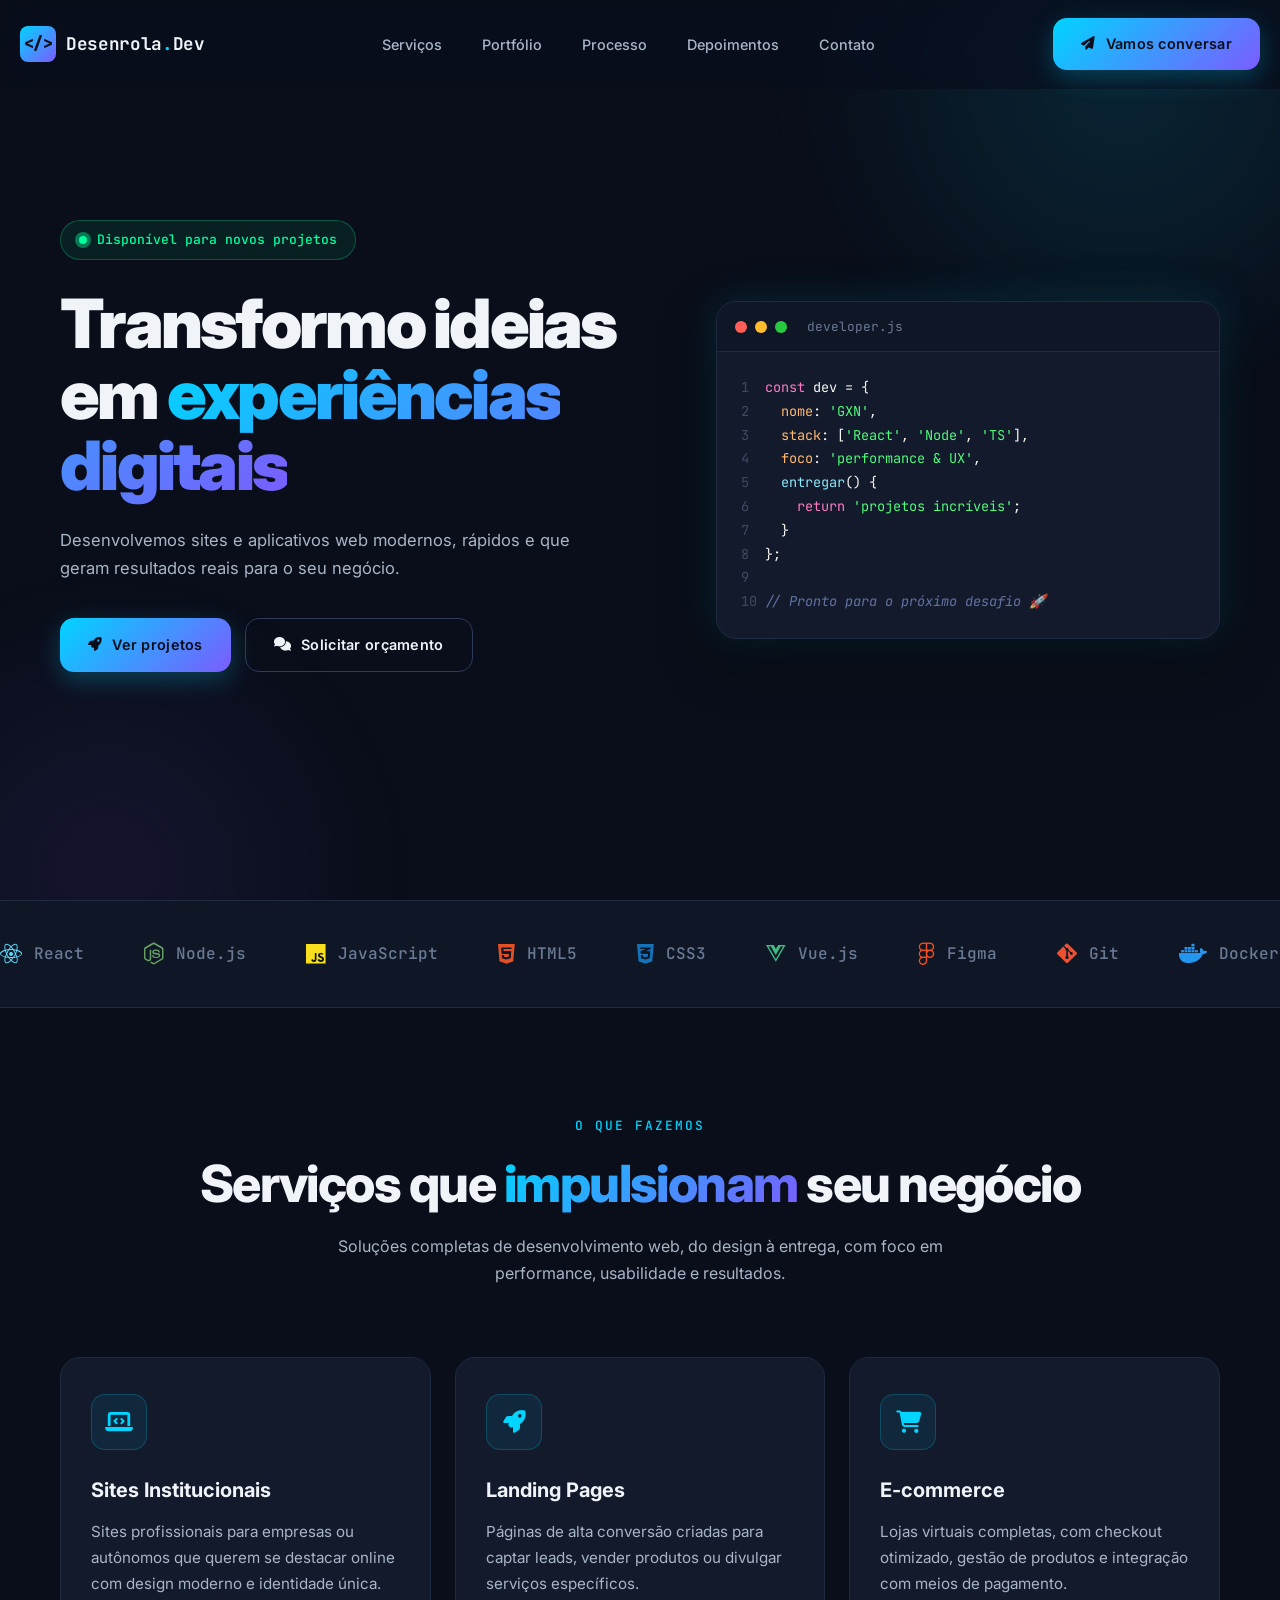
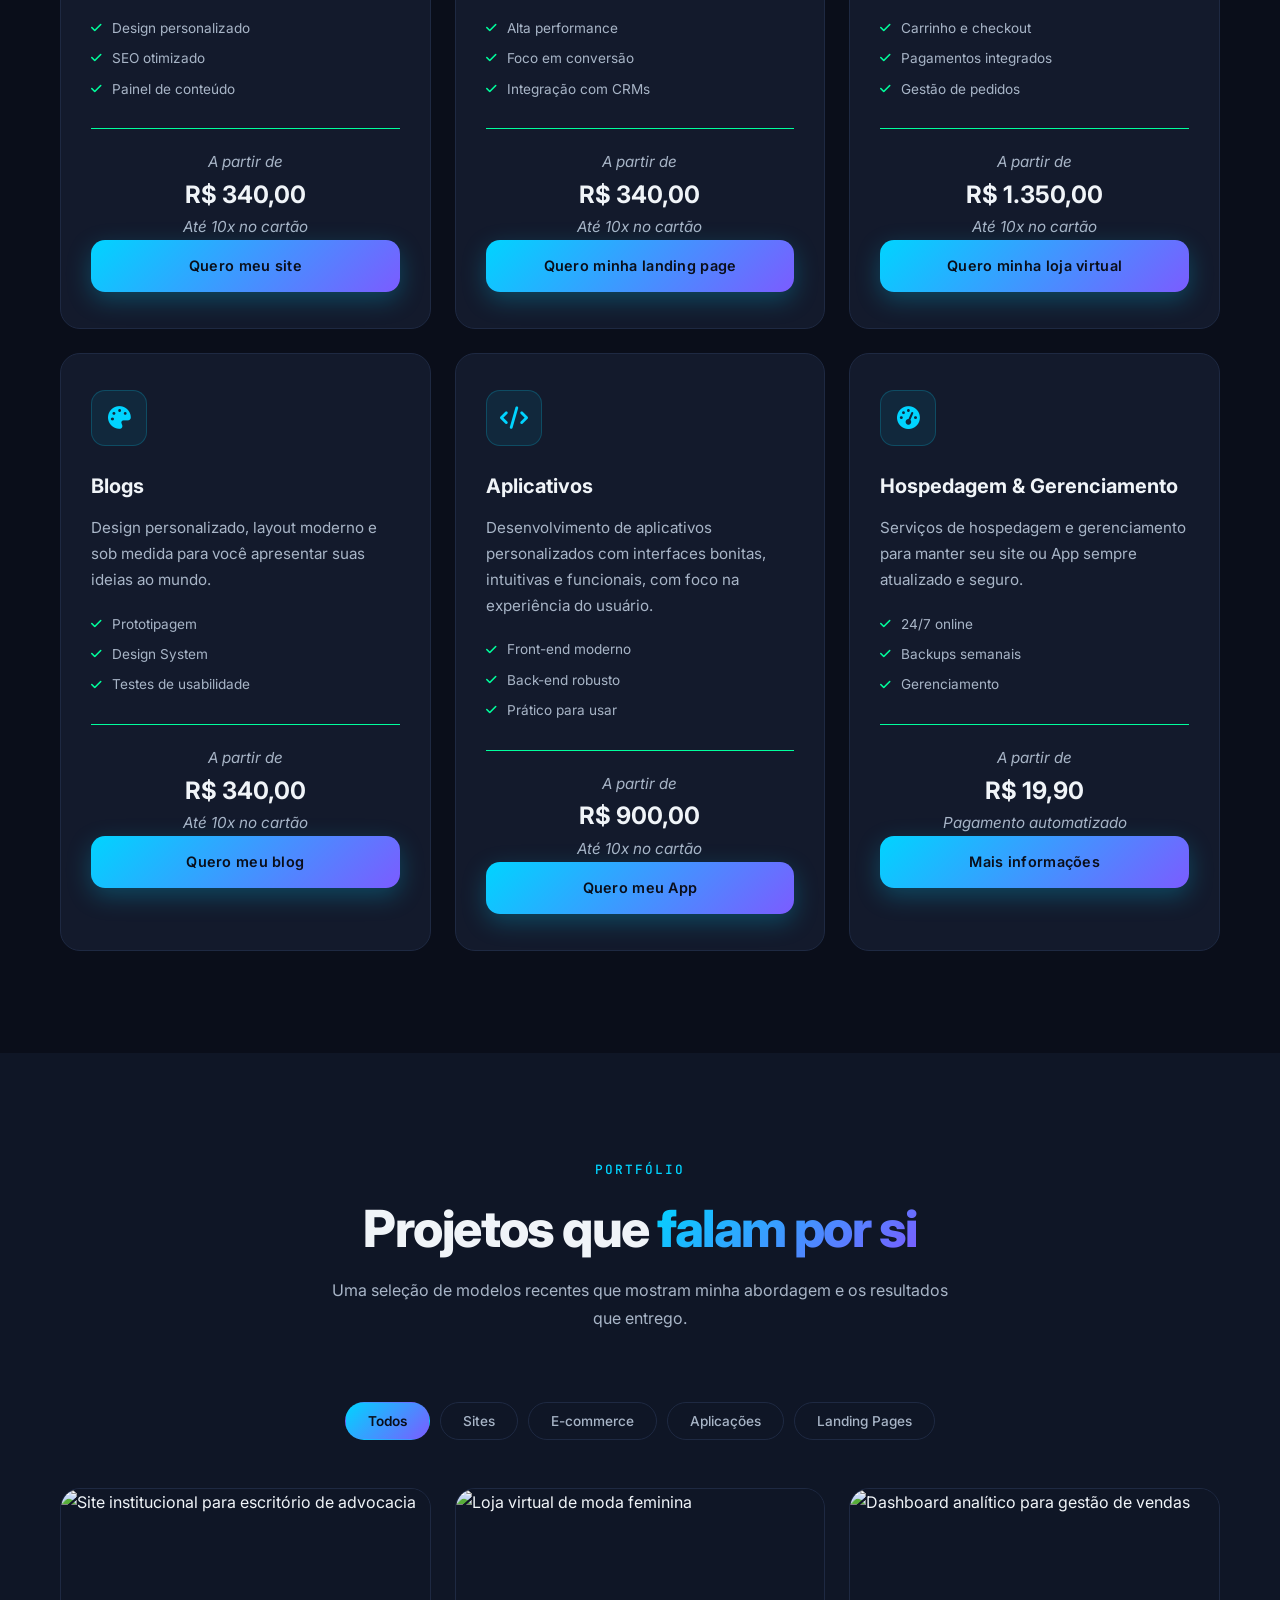
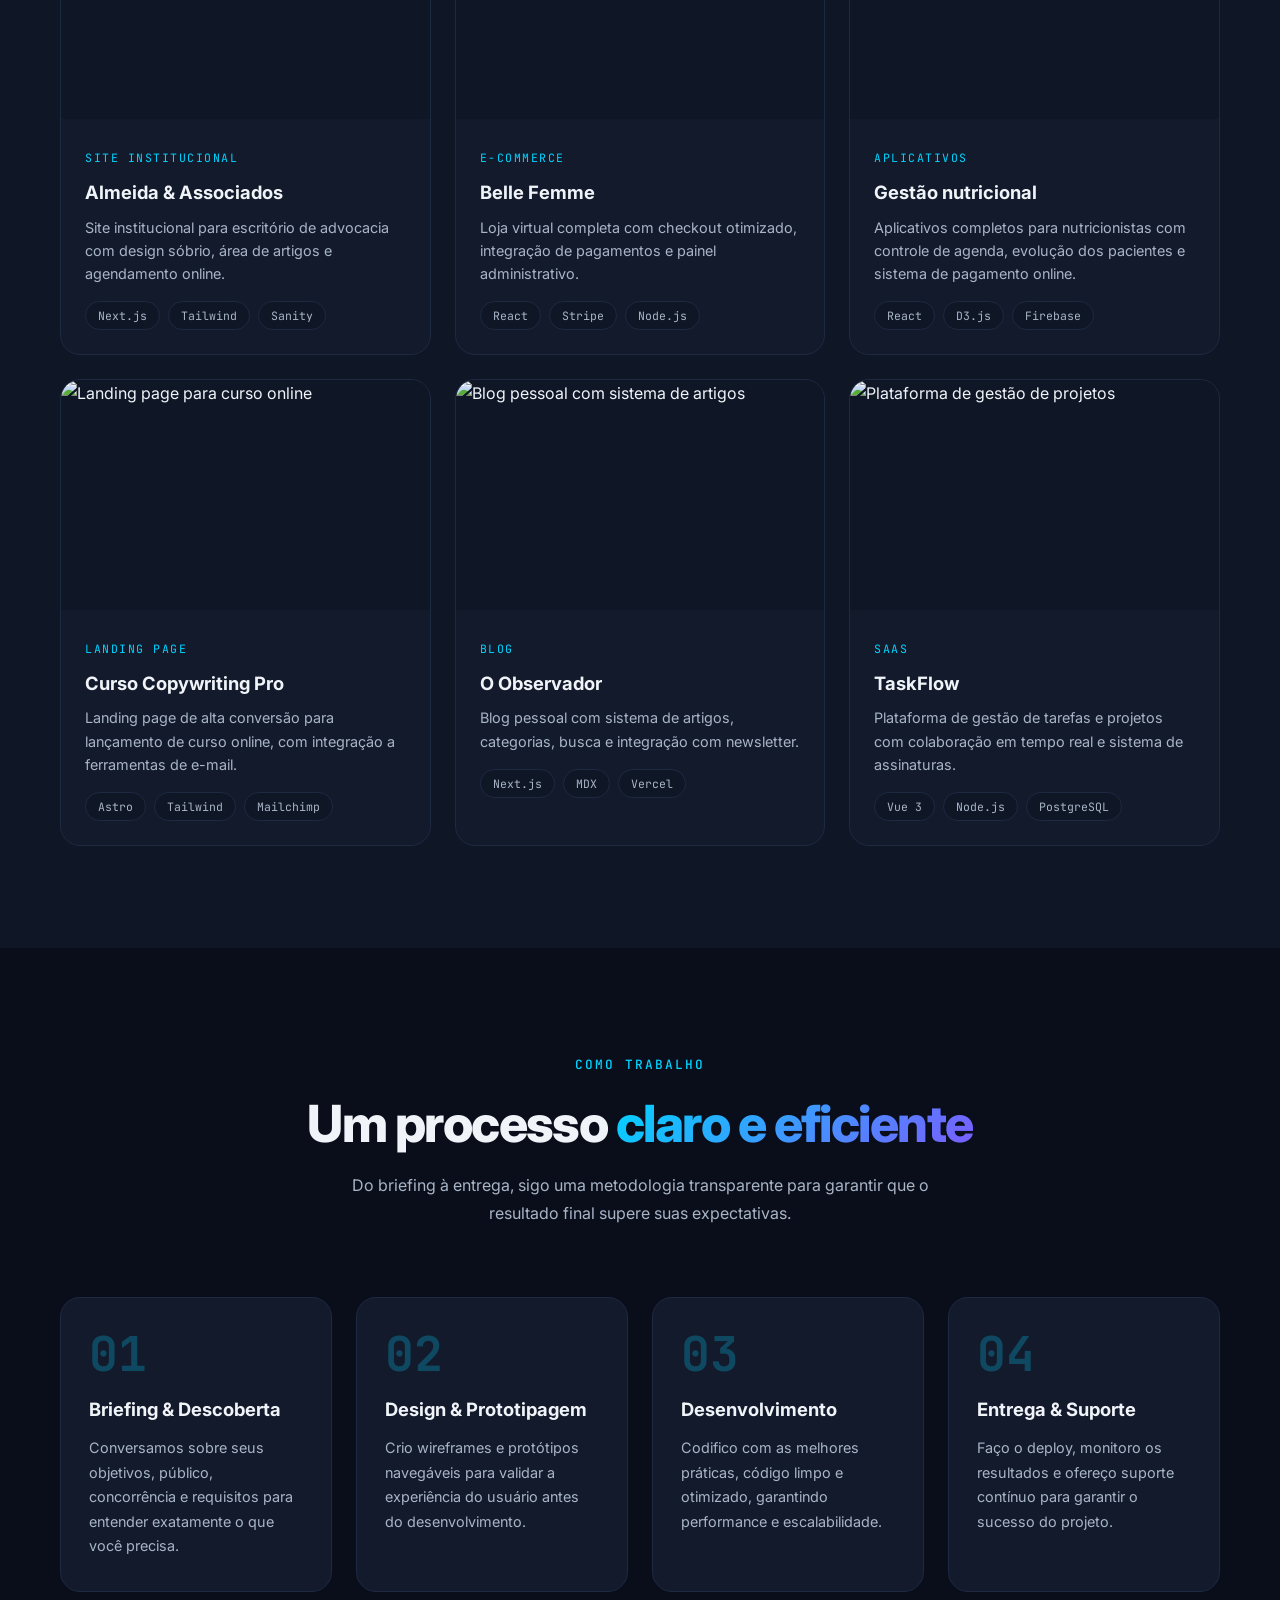
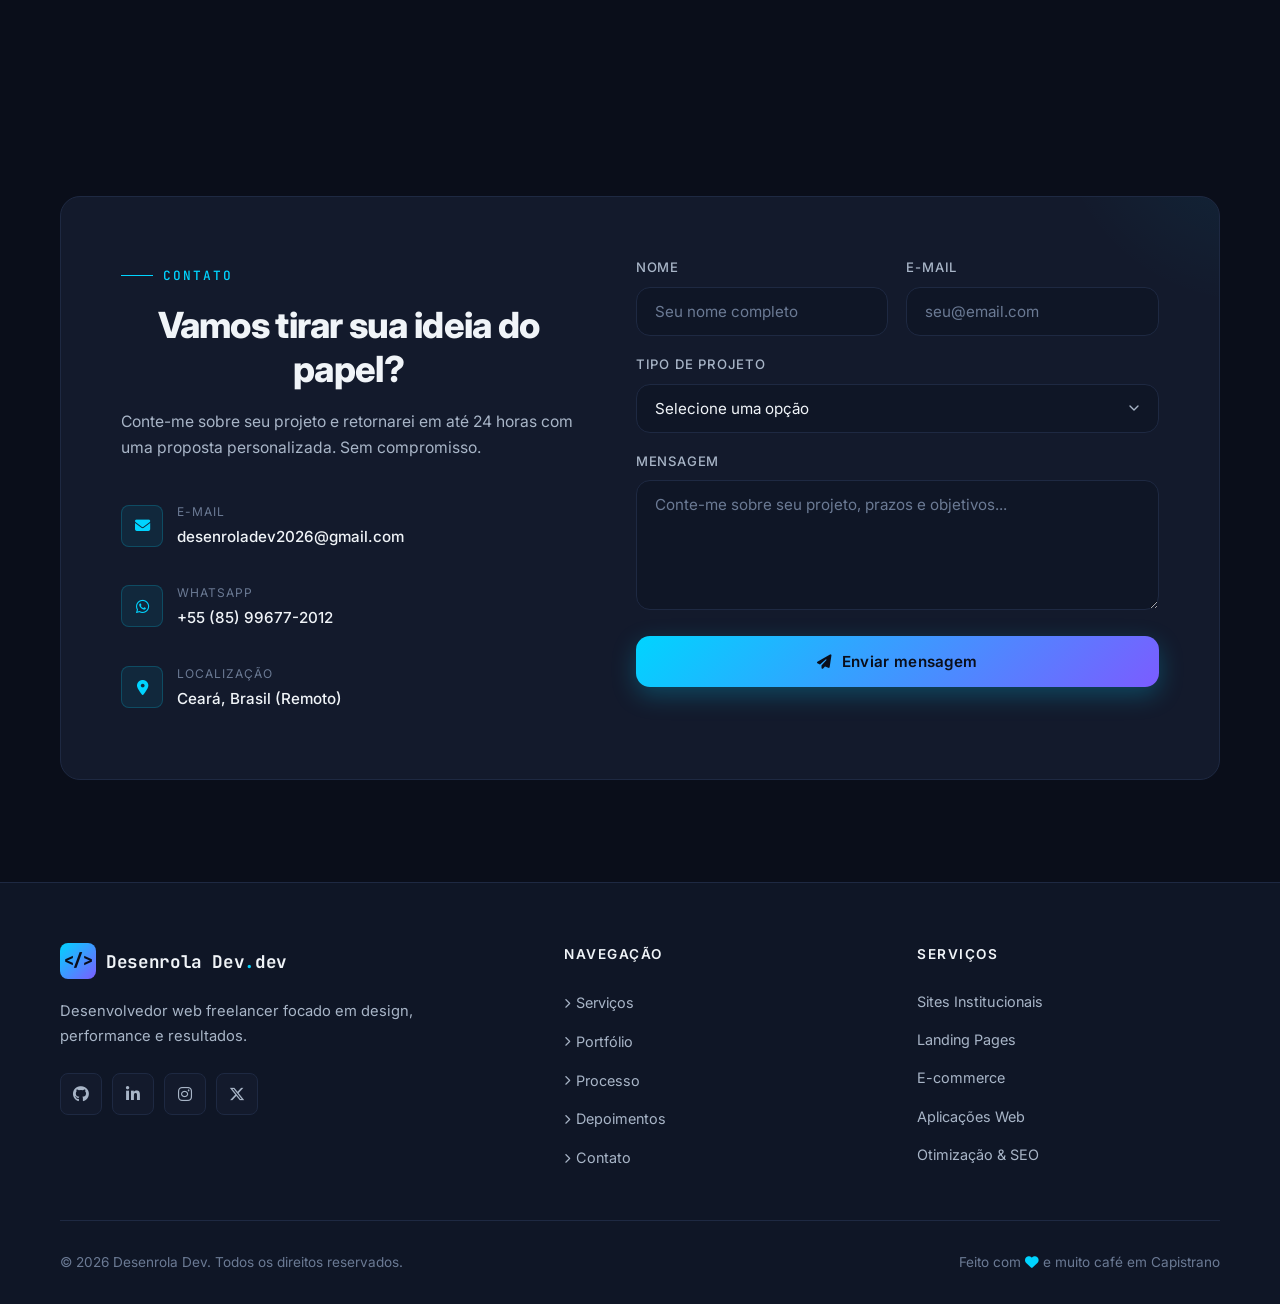
==== index.html @ bd821a94 "1.0" ====
<!DOCTYPE html>
<html lang="pt-BR">
<head>
  <meta charset="UTF-8">
  <meta name="viewport" content="width=device-width, initial-scale=1.0">
  <meta name="description" content="Desenvolvedor Web Freelancer especializado em criação de sites modernos, landing pages, e-commerces e aplicações web. Transforme suas ideias em realidade digital.">
  <meta name="keywords" content="desenvolvedor web, freelancer, criação de sites, landing page, e-commerce, react, node, front-end, back-end">
  <meta name="author" content="Desenrola Dev">
  <meta name="theme-color" content="#0a0e1a">

  <!-- Open Graph -->
  <meta property="og:title" content="Desenrola Dev | Desenvolvimento de soluções web">
  <meta property="og:description" content="Transformo ideias em experiências digitais memoráveis. Sites rápidos, modernos e responsivos.">
  <meta property="og:type" content="website">

  <!-- Favicon (SVG inline) -->
  <link rel="icon" type="image/svg+xml" href="data:image/svg+xml,%3Csvg xmlns='http://www.w3.org/2000/svg' viewBox='0 0 100 100'%3E%3Crect width='100' height='100' rx='20' fill='%230a0e1a'/%3E%3Ctext x='50' y='68' font-family='monospace' font-size='52' font-weight='bold' fill='%2300d4ff' text-anchor='middle'%3E%26lt;/%26gt;%3C/text%3E%3C/svg%3E">

  <title>Desenrola Dev | Soluções Web</title>

  <!-- Fonts -->
  <link rel="preconnect" href="https://fonts.googleapis.com">
  <link rel="preconnect" href="https://fonts.gstatic.com" crossorigin>
  <link href="https://fonts.googleapis.com/css2?family=Inter:wght@300;400;500;600;700;800;900&family=JetBrains+Mono:wght@400;500;600;700&display=swap" rel="stylesheet">

  <!-- Font Awesome -->
  <link rel="stylesheet" href="https://cdnjs.cloudflare.com/ajax/libs/font-awesome/6.5.1/css/all.min.css" integrity="sha512-DTOQO9RWCH3ppGqcWaEA1BIZOC6xxalwEsw9c2QQeAIftl+Vegovlnee1c9QX4TctnWMn13TZye+giMm8e2LwA==" crossorigin="anonymous" referrerpolicy="no-referrer">

  <script type="text/javascript" src="https://cdn.jsdelivr.net/npm/@emailjs/browser@3/dist/email.min.js"></script>
  <script>emailjs.init("4Y7HjvlLfxRZTu8Ei");</script>

  <link rel="stylesheet" href="./style.css" type="text/css">
  
</head>
<body>
  <!-- ===== SKIP LINK (Acessibilidade) ===== -->
  <a href="#main" style="position:absolute;left:-9999px;top:auto;width:1px;height:1px;overflow:hidden;" onfocus="this.style.cssText='position:fixed;left:20px;top:20px;width:auto;height:auto;padding:12px 20px;background:var(--accent);color:#0a0e1a;border-radius:8px;z-index:9999;font-weight:600;'">Pular para o conteúdo</a>

  <!-- ===== HEADER ===== -->
  <header class="header" id="header">
    <div class="container header-content">
      <a href="#" class="logo" aria-label="Desenrola Dev - Soluções Web">
        <span class="logo-mark" aria-hidden="true">&lt;/&gt;</span>
        <span class="logo-text">Desenrola<span class="accent">.</span>Dev</span>
      </a>

      <nav aria-label="Navegação principal">
        <ul class="nav-desktop">
          <li><a href="#servicos">Serviços</a></li>
          <li><a href="#portfolio">Portfólio</a></li>
          <li><a href="#processo">Processo</a></li>
          <li><a href="#depoimentos">Depoimentos</a></li>
          <li><a href="#contato">Contato</a></li>
        </ul>
      </nav>

      <div class="header-actions">
        <a href="#contato" class="btn btn-primary">
          <i class="fas fa-paper-plane" aria-hidden="true"></i>
          Vamos conversar
        </a>
        <button class="menu-toggle" id="menuToggle" aria-label="Abrir menu" aria-expanded="false" aria-controls="mobileNav">
          <i class="fas fa-bars" aria-hidden="true"></i>
        </button>
      </div>
    </div>
  </header>

  <!-- ===== MENU MOBILE ===== -->
  <nav class="nav-mobile" id="mobileNav" aria-label="Navegação mobile">
    <button class="menu-close" id="menuClose" aria-label="Fechar menu">
      <i class="fas fa-times" aria-hidden="true"></i>
    </button>
    <a href="#servicos">Serviços</a>
    <a href="#portfolio">Portfólio</a>
    <a href="#processo">Processo</a>
    <a href="#depoimentos">Depoimentos</a>
    <a href="#contato">Contato</a>
    <a href="#contato" class="btn btn-primary">Vamos conversar</a>
  </nav>

  <main id="main">
    <!-- ===== HERO ===== -->
    <section class="hero" aria-labelledby="hero-title">
      <div class="container hero-grid">
        <div class="hero-content">
          <div class="hero-status">
            <span class="status-dot" aria-hidden="true"></span>
            Disponível para novos projetos
          </div>

          <h1 id="hero-title">
            Transformo ideias em <span class="gradient">experiências digitais</span>
          </h1>

          <p>
            Desenvolvemos sites e aplicativos web modernos, rápidos e que geram resultados reais para o seu negócio.
          </p>

          <div class="hero-actions">
            <a href="#portfolio" class="btn btn-primary">
              <i class="fas fa-rocket" aria-hidden="true"></i>
              Ver projetos
            </a>
            <a href="#contato" class="btn btn-secondary">
              <i class="fas fa-comments" aria-hidden="true"></i>
              Solicitar orçamento
            </a>
          </div>

          <!--
          <div class="hero-stats">
            <div>
              <div class="stat-number">50+</div>
              <div class="stat-label">Projetos entregues</div>
            </div>
            <div>
              <div class="stat-number">7</div>
              <div class="stat-label">Anos de experiência</div>
            </div>
            <div>
              <div class="stat-number">100%</div>
              <div class="stat-label">Clientes satisfeitos</div>
            </div>
          </div>
        </div>
        -->
      </div>

      <div class="hero-image-wrapper">
          <div class="code-window" role="img" aria-label="Exemplo de código de programação">
            <div class="code-header">
              <span class="code-dot red" aria-hidden="true"></span>
              <span class="code-dot yellow" aria-hidden="true"></span>
              <span class="code-dot green" aria-hidden="true"></span>
              <span class="code-title">developer.js</span>
            </div>
            <div class="code-body">
              <span class="code-line"><span class="ln">1</span><span class="token-keyword">const</span> <span class="token-variable">dev</span> <span class="token-punct">=</span> <span class="token-punct">{</span></span>
              <span class="code-line"><span class="ln">2</span>  <span class="token-property">nome</span><span class="token-punct">:</span> <span class="token-string">'GXN'</span><span class="token-punct">,</span></span>
              <span class="code-line"><span class="ln">3</span>  <span class="token-property">stack</span><span class="token-punct">:</span> <span class="token-punct">[</span><span class="token-string">'React'</span><span class="token-punct">,</span> <span class="token-string">'Node'</span><span class="token-punct">,</span> <span class="token-string">'TS'</span><span class="token-punct">]</span><span class="token-punct">,</span></span>
              <span class="code-line"><span class="ln">4</span>  <span class="token-property">foco</span><span class="token-punct">:</span> <span class="token-string">'performance &amp; UX'</span><span class="token-punct">,</span></span>
              <span class="code-line"><span class="ln">5</span>  <span class="token-function">entregar</span><span class="token-punct">()</span> <span class="token-punct">{</span></span>
              <span class="code-line"><span class="ln">6</span>    <span class="token-keyword">return</span> <span class="token-string">'projetos incríveis'</span><span class="token-punct">;</span></span>
              <span class="code-line"><span class="ln">7</span>  <span class="token-punct">}</span></span>
              <span class="code-line"><span class="ln">8</span><span class="token-punct">}</span><span class="token-punct">;</span></span>
              <span class="code-line"><span class="ln">9</span>&nbsp;</span>
              <span class="code-line"><span class="ln">10</span><span class="token-comment">// Pronto para o próximo desafio 🚀</span></span>
            </div>
          </div>
        </div>

    </section>

    <!-- ===== TECNOLOGIAS ===== -->
    <div class="tech-marquee" aria-hidden="true">
      <div class="tech-track">
        <div class="tech-item"><i class="fab fa-react" style="color:#61dafb;"></i> React</div>
        <div class="tech-item"><i class="fab fa-node-js" style="color:#68a063;"></i> Node.js</div>
        <div class="tech-item"><i class="fab fa-js" style="color:#f7df1e;"></i> JavaScript</div>
        <div class="tech-item"><i class="fab fa-html5" style="color:#e34f26;"></i> HTML5</div>
        <div class="tech-item"><i class="fab fa-css3-alt" style="color:#1572b6;"></i> CSS3</div>
        <div class="tech-item"><i class="fab fa-vuejs" style="color:#42b883;"></i> Vue.js</div>
        <div class="tech-item"><i class="fab fa-figma" style="color:#f24e1e;"></i> Figma</div>
        <div class="tech-item"><i class="fab fa-git-alt" style="color:#f05032;"></i> Git</div>
        <div class="tech-item"><i class="fab fa-docker" style="color:#2496ed;"></i> Docker</div>
        <div class="tech-item"><i class="fas fa-database" style="color:#00758f;"></i> MongoDB</div>
        <!-- Duplicado para loop infinito -->
        <div class="tech-item"><i class="fab fa-react" style="color:#61dafb;"></i> React</div>
        <div class="tech-item"><i class="fab fa-node-js" style="color:#68a063;"></i> Node.js</div>
        <div class="tech-item"><i class="fab fa-js" style="color:#f7df1e;"></i> JavaScript</div>
        <div class="tech-item"><i class="fab fa-html5" style="color:#e34f26;"></i> HTML5</div>
        <div class="tech-item"><i class="fab fa-css3-alt" style="color:#1572b6;"></i> CSS3</div>
        <div class="tech-item"><i class="fab fa-vuejs" style="color:#42b883;"></i> Vue.js</div>
        <div class="tech-item"><i class="fab fa-figma" style="color:#f24e1e;"></i> Figma</div>
        <div class="tech-item"><i class="fab fa-git-alt" style="color:#f05032;"></i> Git</div>
        <div class="tech-item"><i class="fab fa-docker" style="color:#2496ed;"></i> Docker</div>
        <div class="tech-item"><i class="fas fa-database" style="color:#00758f;"></i> MongoDB</div>
      </div>
    </div>

    <!-- ===== SERVIÇOS ===== -->
    <section class="section" id="servicos" aria-labelledby="servicos-title">
      <div class="container">
        <div class="section-header center reveal">
          <span class="section-label">O que fazemos</span>
          <h2 class="section-title" id="servicos-title">
            Serviços que <span class="gradient">impulsionam</span> seu negócio
          </h2>
          <p class="section-description">
            Soluções completas de desenvolvimento web, do design à entrega, com foco em performance, usabilidade e resultados.
          </p>
        </div>

        <div class="services-grid">
          <article class="service-card reveal">
            <div class="service-icon"><i class="fas fa-laptop-code" aria-hidden="true"></i></div>
            <h3>Sites Institucionais</h3>
            <p>Sites profissionais para empresas ou autônomos que querem se destacar online com design moderno e identidade única.</p>
            <ul class="service-features">
              <li><i class="fas fa-check" aria-hidden="true"></i> Design personalizado</li>
              <li><i class="fas fa-check" aria-hidden="true"></i> SEO otimizado</li>
              <li><i class="fas fa-check" aria-hidden="true"></i> Painel de conteúdo</li>
            </ul>
              <div class="comprar">
                <p> <i>A partir de </i></p>
                <h2>R$ 340,00</h2>
                <p> <i>Até 10x no cartão </i></p>
                <a href="https://wa.me/5585996772012" target="_blank" class="btn btn-primary buy">
                  Quero meu site
                </a>
              </div>
          </article>

          <article class="service-card reveal">
            <div class="service-icon"><i class="fas fa-rocket" aria-hidden="true"></i></div>
            <h3>Landing Pages</h3>
            <p>Páginas de alta conversão criadas para captar leads, vender produtos ou divulgar serviços específicos.</p>
            <ul class="service-features">
              <li><i class="fas fa-check" aria-hidden="true"></i> Alta performance</li>
              <li><i class="fas fa-check" aria-hidden="true"></i> Foco em conversão</li>
              <li><i class="fas fa-check" aria-hidden="true"></i> Integração com CRMs</li>
            </ul>
            <div class="comprar">
                <p> <i>A partir de </i></p>
                <h2>R$ 340,00</h2>
                <p> <i>Até 10x no cartão </i></p>
                <a href="https://wa.me/5585996772012" target="_blank" class="btn btn-primary buy">
                  Quero minha landing page
                </a>
              </div>
          </article>

          <article class="service-card reveal">
            <div class="service-icon"><i class="fas fa-shopping-cart" aria-hidden="true"></i></div>
            <h3>E-commerce</h3>
            <p>Lojas virtuais completas, com checkout otimizado, gestão de produtos e integração com meios de pagamento.</p>
            <ul class="service-features">
              <li><i class="fas fa-check" aria-hidden="true"></i> Carrinho e checkout</li>
              <li><i class="fas fa-check" aria-hidden="true"></i> Pagamentos integrados</li>
              <li><i class="fas fa-check" aria-hidden="true"></i> Gestão de pedidos</li>
            </ul>
            <div class="comprar">
                <p> <i>A partir de </i></p>
                <h2>R$ 1.350,00</h2>
                <p> <i>Até 10x no cartão </i></p>
                <a href="https://wa.me/5585996772012" target="_blank" class="btn btn-primary buy">
                  Quero minha loja virtual
                </a>
              </div>
          </article>

          <article class="service-card reveal">
            <div class="service-icon"><i class="fas fa-palette" aria-hidden="true"></i></div>
            <h3>Blogs</h3>
            <p>Design personalizado, layout moderno e sob medida para você apresentar suas ideias ao mundo.</p>
            <ul class="service-features">
              <li><i class="fas fa-check" aria-hidden="true"></i> Prototipagem</li>
              <li><i class="fas fa-check" aria-hidden="true"></i> Design System</li>
              <li><i class="fas fa-check" aria-hidden="true"></i> Testes de usabilidade</li>
            </ul>
            <div class="comprar">
                <p> <i>A partir de </i></p>
                <h2>R$ 340,00</h2>
                <p> <i>Até 10x no cartão </i></p>
                <a href="https://wa.me/5585996772012" target="_blank" class="btn btn-primary buy">
                  Quero meu blog
                </a>
              </div>
          </article>

          <article class="service-card reveal">
            <div class="service-icon"><i class="fas fa-code" aria-hidden="true"></i></div>
            <h3>Aplicativos</h3>
            <p>Desenvolvimento de aplicativos personalizados com interfaces bonitas, intuitivas e funcionais, com foco na experiência do usuário.</p>
            <ul class="service-features">
              <li><i class="fas fa-check" aria-hidden="true"></i> Front-end moderno</li>
              <li><i class="fas fa-check" aria-hidden="true"></i> Back-end robusto</li>
              <li><i class="fas fa-check" aria-hidden="true"></i> Prático para usar</li>
            </ul>
            <div class="comprar">
                <p> <i>A partir de </i></p>
                <h2>R$ 900,00</h2>
                <p> <i>Até 10x no cartão </i></p>
                <a href="https://wa.me/5585996772012" target="_blank" class="btn btn-primary buy">
                  Quero meu App
                </a>
              </div>
          </article>

          <article class="service-card reveal">
            <div class="service-icon"><i class="fas fa-tachometer-alt" aria-hidden="true"></i></div>
            <h3>Hospedagem & Gerenciamento</h3>
            <p>Serviços de hospedagem e gerenciamento para manter seu site ou App sempre atualizado e seguro.</p>
            <ul class="service-features">
              <li><i class="fas fa-check" aria-hidden="true"></i> 24/7 online</li>
              <li><i class="fas fa-check" aria-hidden="true"></i> Backups semanais</li>
              <li><i class="fas fa-check" aria-hidden="true"></i> Gerenciamento</li>
            </ul>
            <div class="comprar">
                <p> <i>A partir de </i></p>
                <h2>R$ 19,90</h2>
                <p> <i> Pagamento automatizado </i></p>
                <a href="https://wa.me/5585996772012" target="_blank" class="btn btn-primary buy">
                  Mais informações
                </a>
              </div>
          </article>
        </div>
      </div>
    </section>

    <!-- ===== PORTFÓLIO ===== -->
    <section class="section" id="portfolio" style="background: var(--bg-secondary);" aria-labelledby="portfolio-title">
      <div class="container">
        <div class="section-header center reveal">
          <span class="section-label">Portfólio</span>
          <h2 class="section-title" id="portfolio-title">
            Projetos que <span class="gradient">falam por si</span>
          </h2>
          <p class="section-description">
            Uma seleção de modelos recentes que mostram minha abordagem e os resultados que entrego.
          </p>
        </div>

        <div class="portfolio-filters" role="tablist" aria-label="Filtrar projetos">
          <button class="filter-btn active" data-filter="all" role="tab" aria-selected="true">Todos</button>
          <button class="filter-btn" data-filter="web" role="tab" aria-selected="false">Sites</button>
          <button class="filter-btn" data-filter="ecommerce" role="tab" aria-selected="false">E-commerce</button>
          <button class="filter-btn" data-filter="app" role="tab" aria-selected="false">Aplicações</button>
          <button class="filter-btn" data-filter="landing" role="tab" aria-selected="false">Landing Pages</button>
        </div>

        <div class="portfolio-grid" id="portfolioGrid">
          <article class="project-card reveal" data-category="web">
            <div class="project-image">
              <img src="https://images.unsplash.com/photo-1467232004584-a241de8bcf5d?w=800&q=80" alt="Site institucional para escritório de advocacia" loading="lazy">
              <div class="project-overlay">
                <div class="project-links">
                  <a href="./exemplos/institucional.html" target="_blank" class="project-link" aria-label="Ver projeto ao vivo"><i class="fas fa-external-link-alt"></i></a>
                  <a href="./exemplos/institucional.html" target="_blank" class="project-link" aria-label="Ver código no GitHub" ><i class="fab fa-github"></i></a>
                </div>
              </div>
            </div>
            <div class="project-info">
              <span class="project-tag">Site Institucional</span>
              <h3>Almeida &amp; Associados</h3>
              <p>Site institucional para escritório de advocacia com design sóbrio, área de artigos e agendamento online.</p>
              <div class="project-stack">
                <span class="stack-tag">Next.js</span>
                <span class="stack-tag">Tailwind</span>
                <span class="stack-tag">Sanity</span>
              </div>
            </div>
          </article>

          <article class="project-card reveal" data-category="ecommerce">
            <div class="project-image">
              <img src="https://images.unsplash.com/photo-1556742049-0cfed4f6a45d?w=800&q=80" alt="Loja virtual de moda feminina" loading="lazy">
              <div class="project-overlay">
                <div class="project-links">
                  <a href="./exemplos/ecomerce.html" target="_blank" class="project-link" aria-label="Ver projeto ao vivo"><i class="fas fa-external-link-alt"></i></a>
                  <a href="./exemplos/ecomerce.html" target="_blank" class="project-link" aria-label="Ver código no GitHub"><i class="fab fa-github"></i></a>
                </div>
              </div>
            </div>
            <div class="project-info">
              <span class="project-tag">E-commerce</span>
              <h3>Belle Femme</h3>
              <p>Loja virtual completa com checkout otimizado, integração de pagamentos e painel administrativo.</p>
              <div class="project-stack">
                <span class="stack-tag">React</span>
                <span class="stack-tag">Stripe</span>
                <span class="stack-tag">Node.js</span>
              </div>
            </div>
          </article>

          <article class="project-card reveal" data-category="app">
            <div class="project-image">
              <img src="https://www.grsa.com.br/wp-content/uploads/2026/06/tecnologia-nutricao-gestao-alimentar-1170x725.jpg" alt="Dashboard analítico para gestão de vendas" loading="lazy">
              <div class="project-overlay">
                <div class="project-links">
                  <a href="./exemplos/aplicativo.html" target="_blank" class="project-link" aria-label="Ver projeto ao vivo"><i class="fas fa-external-link-alt"></i></a>
                  <a href="./exemplos/aplicativo.html" target="_blank" class="project-link" aria-label="Ver código no GitHub"><i class="fab fa-github"></i></a>
                </div>
              </div>
            </div>
            <div class="project-info">
              <span class="project-tag">Aplicativos</span>
              <h3>Gestão nutricional</h3>
              <p>Aplicativos completos para nutricionistas com controle de agenda, evolução dos pacientes e sistema de pagamento online.</p>
              <div class="project-stack">
                <span class="stack-tag">React</span>
                <span class="stack-tag">D3.js</span>
                <span class="stack-tag">Firebase</span>
              </div>
            </div>
          </article>

          <article class="project-card reveal" data-category="landing">
            <div class="project-image">
              <img src="https://images.unsplash.com/photo-1559028012-481c04fa702d?w=800&q=80" alt="Landing page para curso online" loading="lazy">
              <div class="project-overlay">
                <div class="project-links">
                  <a href="./exemplos/landingPage.html" target="_blank" class="project-link" aria-label="Ver projeto ao vivo"><i class="fas fa-external-link-alt"></i></a>
                  <a href="./exemplos/landingPage.html" target="_blank" class="project-link" aria-label="Ver código no GitHub"><i class="fab fa-github"></i></a>
                </div>
              </div>
            </div>
            <div class="project-info">
              <span class="project-tag">Landing Page</span>
              <h3>Curso Copywriting Pro</h3>
              <p>Landing page de alta conversão para lançamento de curso online, com integração a ferramentas de e-mail.</p>
              <div class="project-stack">
                <span class="stack-tag">Astro</span>
                <span class="stack-tag">Tailwind</span>
                <span class="stack-tag">Mailchimp</span>
              </div>
            </div>
          </article>

          <article class="project-card reveal" data-category="web">
            <div class="project-image">
              <img src="https://images.unsplash.com/photo-1499750310107-5fef28a66643?w=800&q=80" alt="Blog pessoal com sistema de artigos" loading="lazy">
              <div class="project-overlay">
                <div class="project-links">
                  <a href="./exemplos/blog.html" target="_blank" class="project-link" aria-label="Ver projeto ao vivo"><i class="fas fa-external-link-alt"></i></a>
                  <a href="./exemplos/blog.html" target="_blank" class="project-link" aria-label="Ver código no GitHub"><i class="fab fa-github"></i></a>
                </div>
              </div>
            </div>
            <div class="project-info">
              <span class="project-tag">Blog</span>
              <h3>O Observador</h3>
              <p>Blog pessoal com sistema de artigos, categorias, busca e integração com newsletter.</p>
              <div class="project-stack">
                <span class="stack-tag">Next.js</span>
                <span class="stack-tag">MDX</span>
                <span class="stack-tag">Vercel</span>
              </div>
            </div>
          </article>

          <article class="project-card reveal" data-category="app">
            <div class="project-image">
              <img src="https://images.unsplash.com/photo-1522202176988-66273c2fd55f?w=800&q=80" alt="Plataforma de gestão de projetos" loading="lazy">
              <div class="project-overlay">
                <div class="project-links">
                  <a href="./exemplos/taskflow.html" target="_blank" class="project-link" aria-label="Ver projeto ao vivo"><i class="fas fa-external-link-alt"></i></a>
                  <a href="./exemplos/taskflow.html" target="_blank" class="project-link" aria-label="Ver código no GitHub"><i class="fab fa-github"></i></a>
                </div>
              </div>
            </div>
            <div class="project-info">
              <span class="project-tag">SaaS</span>
              <h3>TaskFlow</h3>
              <p>Plataforma de gestão de tarefas e projetos com colaboração em tempo real e sistema de assinaturas.</p>
              <div class="project-stack">
                <span class="stack-tag">Vue 3</span>
                <span class="stack-tag">Node.js</span>
                <span class="stack-tag">PostgreSQL</span>
              </div>
            </div>
          </article>
        </div>
      </div>
    </section>

    <!-- ===== PROCESSO ===== -->
    <section class="section" id="processo" aria-labelledby="processo-title">
      <div class="container">
        <div class="section-header center reveal">
          <span class="section-label">Como trabalho</span>
          <h2 class="section-title" id="processo-title">
            Um processo <span class="gradient">claro e eficiente</span>
          </h2>
          <p class="section-description">
            Do briefing à entrega, sigo uma metodologia transparente para garantir que o resultado final supere suas expectativas.
          </p>
        </div>

        <div class="process-grid">
          <article class="process-card reveal">
            <div class="process-number" aria-hidden="true">01</div>
            <h3>Briefing &amp; Descoberta</h3>
            <p>Conversamos sobre seus objetivos, público, concorrência e requisitos para entender exatamente o que você precisa.</p>
          </article>

          <article class="process-card reveal">
            <div class="process-number" aria-hidden="true">02</div>
            <h3>Design &amp; Prototipagem</h3>
            <p>Crio wireframes e protótipos navegáveis para validar a experiência do usuário antes do desenvolvimento.</p>
          </article>

          <article class="process-card reveal">
            <div class="process-number" aria-hidden="true">03</div>
            <h3>Desenvolvimento</h3>
            <p>Codifico com as melhores práticas, código limpo e otimizado, garantindo performance e escalabilidade.</p>
          </article>

          <article class="process-card reveal">
            <div class="process-number" aria-hidden="true">04</div>
            <h3>Entrega &amp; Suporte</h3>
            <p>Faço o deploy, monitoro os resultados e ofereço suporte contínuo para garantir o sucesso do projeto.</p>
          </article>
        </div>
      </div>
    </section>

    <!-- ===== DEPOIMENTOS ===== 
    <section class="section" id="depoimentos" style="background: var(--bg-secondary);" aria-labelledby="depoimentos-title">
      <div class="container">
        <div class="section-header center reveal">
          <span class="section-label">Depoimentos</span>
          <h2 class="section-title" id="depoimentos-title">
            O que meus <span class="gradient">clientes dizem</span>
          </h2>
          <p class="section-description">
            Feedback real de pessoas e empresas que confiaram no meu trabalho.
          </p>
        </div>

        <div class="testimonials-grid">
          <article class="testimonial-card reveal">
            <div class="testimonial-rating" aria-label="Avaliação: 5 de 5 estrelas">
              <i class="fas fa-star"></i><i class="fas fa-star"></i><i class="fas fa-star"></i><i class="fas fa-star"></i><i class="fas fa-star"></i>
            </div>
            <i class="fas fa-quote-left testimonial-quote" aria-hidden="true"></i>
            <p class="testimonial-text">
              "O Desenrola Dev entregou nosso site antes do prazo e superou todas as expectativas. O design ficou incrível e a performance é impressionante. Recomendo de olhos fechados."
            </p>
            <div class="testimonial-author">
              <div class="testimonial-avatar" aria-hidden="true">MC</div>
              <div class="testimonial-info">
                <h4>Mariana Costa</h4>
                <p>CEO — Bella Store</p>
              </div>
            </div>
          </article>

          <article class="testimonial-card reveal">
            <div class="testimonial-rating" aria-label="Avaliação: 5 de 5 estrelas">
              <i class="fas fa-star"></i><i class="fas fa-star"></i><i class="fas fa-star"></i><i class="fas fa-star"></i><i class="fas fa-star"></i>
            </div>
            <i class="fas fa-quote-left testimonial-quote" aria-hidden="true"></i>
            <p class="testimonial-text">
              "Profissional extremamente competente e comunicativo. Entendeu perfeitamente nossa necessidade e traduziu em uma landing page que converte muito bem. Excelente!"
            </p>
            <div class="testimonial-author">
              <div class="testimonial-avatar" aria-hidden="true">RA</div>
              <div class="testimonial-info">
                <h4>Rafael Almeida</h4>
                <p>Diretor — Marketing Pro</p>
              </div>
            </div>
          </article>

          <article class="testimonial-card reveal">
            <div class="testimonial-rating" aria-label="Avaliação: 5 de 5 estrelas">
              <i class="fas fa-star"></i><i class="fas fa-star"></i><i class="fas fa-star"></i><i class="fas fa-star"></i><i class="fas fa-star"></i>
            </div>
            <i class="fas fa-quote-left testimonial-quote" aria-hidden="true"></i>
            <p class="testimonial-text">
              "Trabalhar com o Desenrola Dev foi uma experiência excelente. Código limpo, documentado e dentro do prazo. Já estamos no segundo projeto juntos e vamos continuar."
            </p>
            <div class="testimonial-author">
              <div class="testimonial-avatar" aria-hidden="true">JS</div>
              <div class="testimonial-info">
                <h4>Juliana Santos</h4>
                <p>CTO — TaskFlow</p>
              </div>
            </div>
          </article>
        </div>
      </div>
    </section> -->

    <!-- ===== CONTATO ===== -->
    <section class="section" id="contato" aria-labelledby="contato-title">
      <div class="container">
        <div class="contact-grid reveal">
          <div class="contact-info">
            <span class="section-label">Contato</span>
            <h2 id="contato-title">
              Vamos tirar sua <span class="gradient">ideia do papel</span>?
            </h2>
            <p>
              Conte-me sobre seu projeto e retornarei em até 24 horas com uma proposta personalizada. Sem compromisso.
            </p>

            <div class="contact-list">
              <a href="mailto:desenroladev2026@gmail.com" class="contact-item">
                <span class="contact-item-icon"><i class="fas fa-envelope" aria-hidden="true"></i></span>
                <span class="contact-item-text">
                  <small>E-mail</small>
                  <span>desenroladev2026@gmail.com</span>
                </span>
              </a>

              <a href="https://wa.me/5511999999999" class="contact-item" target="_blank" rel="noopener noreferrer">
                <span class="contact-item-icon"><i class="fab fa-whatsapp" aria-hidden="true"></i></span>
                <span class="contact-item-text">
                  <small>WhatsApp</small>
                  <span>+55 (85) 99677-2012</span>
                </span>
              </a>
              <!--
              <a href="https://linkedin.com" class="contact-item" target="_blank" rel="noopener noreferrer">
                <span class="contact-item-icon"><i class="fab fa-linkedin-in" aria-hidden="true"></i></span>
                <span class="contact-item-text">
                  <small>LinkedIn</small>
                  <span>/in/desenroladev</span>
                </span>
              </a>
              -->
              <div class="contact-item" style="cursor: default;">
                <span class="contact-item-icon"><i class="fas fa-map-marker-alt" aria-hidden="true"></i></span>
                <span class="contact-item-text">
                  <small>Localização</small>
                  <span>Ceará, Brasil (Remoto)</span>
                </span>
              </div>
            </div>
          </div>

          <form class="contact-form" id="contactForm" novalidate>
            <div class="form-row">
              <div class="form-group">
                <label for="name">Nome</label>
                <input type="text" id="name" name="name" placeholder="Seu nome completo" required autocomplete="name">
              </div>
              <div class="form-group">
                <label for="email">E-mail</label>
                <input type="email" id="email" name="email" placeholder="seu@email.com" required autocomplete="email">
              </div>
            </div>

            <div class="form-group">
              <label for="subject">Tipo de projeto</label>
              <select id="subject" name="subject" required>
                <option value="" disabled selected>Selecione uma opção</option>
                <option value="site">Site institucional</option>
                <option value="landing">Landing page</option>
                <option value="ecommerce">E-commerce</option>
                <option value="app">Aplicação web</option>
                <option value="outro">Outro</option>
              </select>
            </div>

            <div class="form-group">
              <label for="message">Mensagem</label>
              <textarea id="message" name="message" placeholder="Conte-me sobre seu projeto, prazos e objetivos..." required></textarea>
            </div>

            <button type="submit" class="btn btn-primary">
              <i class="fas fa-paper-plane" aria-hidden="true"></i>
              Enviar mensagem
            </button>
          </form>
        </div>
      </div>
    </section>
  </main>

  <!-- ===== FOOTER ===== -->
  <footer class="footer">
    <div class="container">
      <div class="footer-content">
        <div class="footer-brand">
          <a href="#" class="logo" aria-label="Desenrola Dev - Soluções Web">
            <span class="logo-mark" aria-hidden="true">&lt;/&gt;</span>
            <span class="logo-text">Desenrola Dev<span class="accent">.</span>dev</span>
          </a>
          <p>
            Desenvolvedor web freelancer focado em design, performance e resultados.
          </p>
          <div class="footer-social">
            <a href="#" aria-label="GitHub" rel="noopener noreferrer"><i class="fab fa-github" aria-hidden="true"></i></a>
            <a href="#" aria-label="LinkedIn" rel="noopener noreferrer"><i class="fab fa-linkedin-in" aria-hidden="true"></i></a>
            <a href="#" aria-label="Instagram" rel="noopener noreferrer"><i class="fab fa-instagram" aria-hidden="true"></i></a>
            <a href="#" aria-label="Twitter / X" rel="noopener noreferrer"><i class="fab fa-x-twitter" aria-hidden="true"></i></a>
          </div>
        </div>

        <div class="footer-column">
          <h4>Navegação</h4>
          <ul>
            <li><a href="#servicos"><i class="fas fa-chevron-right" aria-hidden="true" style="font-size:0.7em;"></i> Serviços</a></li>
            <li><a href="#portfolio"><i class="fas fa-chevron-right" aria-hidden="true" style="font-size:0.7em;"></i> Portfólio</a></li>
            <li><a href="#processo"><i class="fas fa-chevron-right" aria-hidden="true" style="font-size:0.7em;"></i> Processo</a></li>
            <li><a href="#depoimentos"><i class="fas fa-chevron-right" aria-hidden="true" style="font-size:0.7em;"></i> Depoimentos</a></li>
            <li><a href="#contato"><i class="fas fa-chevron-right" aria-hidden="true" style="font-size:0.7em;"></i> Contato</a></li>
          </ul>
        </div>

        <div class="footer-column">
          <h4>Serviços</h4>
          <ul>
            <li><a href="#servicos">Sites Institucionais</a></li>
            <li><a href="#servicos">Landing Pages</a></li>
            <li><a href="#servicos">E-commerce</a></li>
            <li><a href="#servicos">Aplicações Web</a></li>
            <li><a href="#servicos">Otimização &amp; SEO</a></li>
          </ul>
        </div>
      </div>

      <div class="footer-bottom">
        <p>© <span id="year">2025</span> Desenrola Dev. Todos os direitos reservados.</p>
        <p>Feito com <i class="fas fa-heart heart" aria-hidden="true"></i> e muito café em Capistrano</p>
      </div>
    </div>
  </footer>

  <!-- ===== SCROLL TO TOP ===== -->
  <button class="scroll-top" id="scrollTop" aria-label="Voltar ao topo">
    <i class="fas fa-arrow-up" aria-hidden="true"></i>
  </button>

  <script>
    (function() {
      'use strict';

      // ===== ANO ATUAL NO FOOTER =====
      document.getElementById('year').textContent = new Date().getFullYear();

      // ===== HEADER SCROLL =====
      const header = document.getElementById('header');
      const scrollTopBtn = document.getElementById('scrollTop');

      const handleScroll = () => {
        const scrolled = window.scrollY > 30;
        header.classList.toggle('scrolled', scrolled);
        scrollTopBtn.classList.toggle('visible', window.scrollY > 500);
      };

      window.addEventListener('scroll', handleScroll, { passive: true });
      handleScroll();

      // ===== MENU MOBILE =====
      const menuToggle = document.getElementById('menuToggle');
      const menuClose = document.getElementById('menuClose');
      const mobileNav = document.getElementById('mobileNav');
      const mobileLinks = mobileNav.querySelectorAll('a');

      const openMenu = () => {
        mobileNav.classList.add('active');
        menuToggle.setAttribute('aria-expanded', 'true');
        document.body.style.overflow = 'hidden';
      };

      const closeMenu = () => {
        mobileNav.classList.remove('active');
        menuToggle.setAttribute('aria-expanded', 'false');
        document.body.style.overflow = '';
      };

      menuToggle.addEventListener('click', openMenu);
      menuClose.addEventListener('click', closeMenu);
      mobileLinks.forEach(link => link.addEventListener('click', closeMenu));

      // Fechar com ESC
      document.addEventListener('keydown', (e) => {
        if (e.key === 'Escape' && mobileNav.classList.contains('active')) {
          closeMenu();
        }
      });

      // ===== SCROLL TO TOP =====
      scrollTopBtn.addEventListener('click', () => {
        window.scrollTo({ top: 0, behavior: 'smooth' });
      });

      // ===== REVEAL ON SCROLL (Intersection Observer) =====
      const revealElements = document.querySelectorAll('.reveal');

      if ('IntersectionObserver' in window) {
        const revealObserver = new IntersectionObserver((entries) => {
          entries.forEach(entry => {
            if (entry.isIntersecting) {
              entry.target.classList.add('visible');
              revealObserver.unobserve(entry.target);
            }
          });
        }, {
          threshold: 0.12,
          rootMargin: '0px 0px -60px 0px'
        });

        revealElements.forEach(el => revealObserver.observe(el));
      } else {
        // Fallback para navegadores antigos
        revealElements.forEach(el => el.classList.add('visible'));
      }

      // ===== FILTRO DE PORTFÓLIO =====
      const filterButtons = document.querySelectorAll('.filter-btn');
      const projectCards = document.querySelectorAll('.project-card');

      filterButtons.forEach(button => {
        button.addEventListener('click', () => {
          // Estado ativo
          filterButtons.forEach(btn => {
            btn.classList.remove('active');
            btn.setAttribute('aria-selected', 'false');
          });
          button.classList.add('active');
          button.setAttribute('aria-selected', 'true');

          const filter = button.dataset.filter;

          projectCards.forEach(card => {
            const category = card.dataset.category;
            const shouldShow = filter === 'all' || category === filter;

            if (shouldShow) {
              card.style.display = '';
              // Forçar reflow para animação
              requestAnimationFrame(() => {
                card.style.opacity = '1';
                card.style.transform = 'translateY(0)';
              });
            } else {
              card.style.opacity = '0';
              card.style.transform = 'translateY(20px)';
              setTimeout(() => {
                card.style.display = 'none';
              }, 250);
            }
          });
        });
      });

      // ===== FORMULÁRIO DE CONTATO =====
      const contactForm = document.getElementById('contactForm');

      contactForm.addEventListener('submit', (e) => {
        e.preventDefault();

        // Validação básica
        const name = document.getElementById('name').value.trim();
        const email = document.getElementById('email').value.trim();
        const subject = document.getElementById('subject').value;
        const message = document.getElementById('message').value.trim();

        if (!name || !email || !subject || !message) {
          showNotification('Por favor, preencha todos os campos.', 'error');
          return;
        }

        const emailRegex = /^[^\s@]+@[^\s@]+\.[^\s@]+$/;
        if (!emailRegex.test(email)) {
          showNotification('Por favor, insira um e-mail válido.', 'error');
          return;
        }

        // Simulação de envio (em produção, enviar para servidor/API)
        const submitBtn = contactForm.querySelector('button[type="submit"]');
        const originalText = submitBtn.innerHTML;
        submitBtn.innerHTML = '<i class="fas fa-spinner fa-spin"></i> Enviando...';
        submitBtn.disabled = true;

        emailjs.sendForm('service_m5xxjhl', 'template_nqbfx65', contactForm)
  .then(function() {
      showNotification('Mensagem enviada com sucesso!', 'success');
      contactForm.reset();
      submitBtn.innerHTML = originalText;
      submitBtn.disabled = false;
  }, function(error) {
      showNotification('Falha ao enviar. Tente novamente.', 'error');
      submitBtn.innerHTML = originalText;
      submitBtn.disabled = false;
  });
      });

      // ===== SISTEMA DE NOTIFICAÇÃO (TOAST) =====
      function showNotification(message, type = 'info') {
        // Remove notificação existente
        const existing = document.querySelector('.notification-toast');
        if (existing) existing.remove();

        const colors = {
          success: '#00ff9d',
          error: '#ff5f56',
          info: '#00d4ff'
        };

        const icons = {
          success: 'fa-check-circle',
          error: 'fa-exclamation-circle',
          info: 'fa-info-circle'
        };

        const toast = document.createElement('div');
        toast.className = 'notification-toast';
        toast.setAttribute('role', 'alert');
        toast.style.cssText = `
          position: fixed;
          bottom: 30px;
          left: 50%;
          transform: translateX(-50%) translateY(100px);
          background: #131a2c;
          border: 1px solid ${colors[type]};
          color: #f0f4f8;
          padding: 16px 24px;
          border-radius: 14px;
          font-family: 'Inter', sans-serif;
          font-size: 0.9rem;
          font-weight: 500;
          display: flex;
          align-items: center;
          gap: 12px;
          box-shadow: 0 20px 60px rgba(0, 0, 0, 0.5), 0 0 40px ${colors[type]}33;
          z-index: 10000;
          opacity: 0;
          transition: all 0.4s cubic-bezier(0.4, 0, 0.2, 1);
          max-width: calc(100% - 40px);
        `;

        toast.innerHTML = `
          <i class="fas ${icons[type]}" style="color: ${colors[type]}; font-size: 1.1rem;"></i>
          <span>${message}</span>
        `;

        document.body.appendChild(toast);

        // Animação de entrada
        requestAnimationFrame(() => {
          toast.style.transform = 'translateX(-50%) translateY(0)';
          toast.style.opacity = '1';
        });

        // Remover após 4 segundos
        setTimeout(() => {
          toast.style.transform = 'translateX(-50%) translateY(100px)';
          toast.style.opacity = '0';
          setTimeout(() => toast.remove(), 400);
        }, 4000);
      }

      // ===== SMOOTH SCROLL PARA LINKS INTERNOS =====
      document.querySelectorAll('a[href^="#"]').forEach(anchor => {
        anchor.addEventListener('click', function(e) {
          const href = this.getAttribute('href');
          if (href === '#' || href === '') return;

          const target = document.querySelector(href);
          if (target) {
            e.preventDefault();
            const headerHeight = header.offsetHeight;
            const targetPosition = target.getBoundingClientRect().top + window.scrollY - headerHeight - 10;

            window.scrollTo({
              top: targetPosition,
              behavior: 'smooth'
            });
          }
        });
      });

      // ===== TECNOLOGIAS - pausar animação ao passar o mouse (já via CSS) =====
      // Adicionado apenas para reforçar em navegadores que não suportam :hover na animação

    })();
  </script>
</body>
</html>
---- style.css ----
/* ===== RESET & VARIÁVEIS ===== */
    *,
    *::before,
    *::after {
      margin: 0;
      padding: 0;
      box-sizing: border-box;
    }

    :root {
      /* Cores */
      --bg-primary: #0a0e1a;
      --bg-secondary: #0f1626;
      --bg-tertiary: #141c30;
      --bg-card: #131a2c;
      --bg-card-hover: #1a2338;

      --border-color: #1e2942;
      --border-hover: #2d3a5a;

      --accent: #00d4ff;
      --accent-secondary: #7b5cff;
      --accent-tertiary: #00ff9d;
      --accent-gradient: linear-gradient(135deg, #00d4ff 0%, #7b5cff 100%);
      --accent-gradient-hover: linear-gradient(135deg, #00e6ff 0%, #8a6dff 100%);

      --text-primary: #f0f4f8;
      --text-secondary: #a8b5c7;
      --text-muted: #6b7a94;

      /* Tipografia */
      --font-sans: 'Inter', -apple-system, BlinkMacSystemFont, 'Segoe UI', sans-serif;
      --font-mono: 'JetBrains Mono', 'Fira Code', monospace;

      /* Espaçamento */
      --container: 1240px;
      --section-padding: clamp(60px, 8vw, 120px);

      /* Sombras */
      --shadow-sm: 0 2px 8px rgba(0, 0, 0, 0.2);
      --shadow-md: 0 8px 24px rgba(0, 0, 0, 0.3);
      --shadow-lg: 0 20px 60px rgba(0, 0, 0, 0.4);
      --glow-accent: 0 0 40px rgba(0, 212, 255, 0.15);
      --glow-accent-strong: 0 0 60px rgba(0, 212, 255, 0.3);

      /* Transições */
      --transition-fast: 0.2s ease;
      --transition-base: 0.3s cubic-bezier(0.4, 0, 0.2, 1);
      --transition-slow: 0.5s cubic-bezier(0.4, 0, 0.2, 1);

      /* Bordas */
      --radius-sm: 8px;
      --radius-md: 14px;
      --radius-lg: 20px;
      --radius-full: 9999px;
    }

    html {
      scroll-behavior: smooth;
      scroll-padding-top: 90px;
      -webkit-text-size-adjust: 100%;
    }

    body {
      font-family: var(--font-sans);
      background-color: var(--bg-primary);
      color: var(--text-primary);
      line-height: 1.65;
      font-size: 16px;
      overflow-x: hidden;
      -webkit-font-smoothing: antialiased;
      -moz-osx-font-smoothing: grayscale;
    }

    /* ===== UTILITÁRIOS ===== */
    .container {
      width: 100%;
      max-width: var(--container);
      margin: 0 auto;
      padding: 0 clamp(20px, 4vw, 40px);
    }

    .section {
      padding: var(--section-padding) 0;
      position: relative;
    }

    .section-label {
      display: inline-flex;
      align-items: center;
      gap: 10px;
      font-family: var(--font-mono);
      font-size: 0.8rem;
      font-weight: 500;
      color: var(--accent);
      text-transform: uppercase;
      letter-spacing: 2px;
      margin-bottom: 18px;
    }

    .section-label::before {
      content: '';
      width: 32px;
      height: 1px;
      background: var(--accent);
    }

    .section-title {
      font-size: clamp(2rem, 4vw, 3.25rem);
      font-weight: 800;
      line-height: 1.15;
      letter-spacing: -0.03em;
      margin-bottom: 20px;
      color: var(--text-primary);
    }

    .section-title .gradient {
      background: var(--accent-gradient);
      -webkit-background-clip: text;
      -webkit-text-fill-color: transparent;
      background-clip: text;
    }

    .section-description {
      font-size: clamp(1rem, 1.2vw, 1.125rem);
      color: var(--text-secondary);
      max-width: 640px;
      line-height: 1.7;
    }

    .section-header {
      margin-bottom: clamp(40px, 6vw, 70px);
    }

    .section-header.center {
      text-align: center;
    }

    .section-header.center .section-label {
      justify-content: center;
    }

    .section-header.center .section-label::before {
      display: none;
    }

    .section-header.center .section-description {
      margin-left: auto;
      margin-right: auto;
    }

    /* ===== BOTÕES ===== */
    .btn {
      display: inline-flex;
      align-items: center;
      justify-content: center;
      gap: 10px;
      padding: 14px 28px;
      font-family: var(--font-sans);
      font-size: 0.9rem;
      font-weight: 600;
      letter-spacing: 0.02em;
      text-decoration: none;
      border: none;
      border-radius: var(--radius-md);
      cursor: pointer;
      transition: all var(--transition-base);
      white-space: nowrap;
      position: relative;
      overflow: hidden;
    }

    .btn-primary {
      background: var(--accent-gradient);
      color: #0a0e1a;
      box-shadow: 0 8px 24px rgba(0, 212, 255, 0.25);
    }

    .btn-primary:hover {
      background: var(--accent-gradient-hover);
      transform: translateY(-2px);
      box-shadow: 0 12px 32px rgba(0, 212, 255, 0.4);
    }

    .btn-secondary {
      background: transparent;
      color: var(--text-primary);
      border: 1px solid var(--border-hover);
    }

    .btn-secondary:hover {
      background: var(--bg-card);
      border-color: var(--accent);
      color: var(--accent);
      transform: translateY(-2px);
    }

    .btn i {
      font-size: 0.95em;
    }

    /* ===== HEADER ===== */
    .header {
      position: fixed;
      top: 0;
      left: 0;
      right: 0;
      z-index: 1000;
      background: rgba(10, 14, 26, 0.75);
      backdrop-filter: blur(16px) saturate(180%);
      -webkit-backdrop-filter: blur(16px) saturate(180%);
      border-bottom: 1px solid transparent;
      transition: all var(--transition-base);
    }

    .header.scrolled {
      border-bottom-color: var(--border-color);
      background: rgba(10, 14, 26, 0.92);
      box-shadow: var(--shadow-md);
    }

    .header-content {
      display: flex;
      justify-content: space-between;
      align-items: center;
      padding: 18px 0;
    }

    .logo {
      display: flex;
      align-items: center;
      gap: 10px;
      font-family: var(--font-mono);
      font-size: 1.1rem;
      font-weight: 700;
      color: var(--text-primary);
      text-decoration: none;
      letter-spacing: -0.02em;
    }

    .logo-mark {
      display: flex;
      align-items: center;
      justify-content: center;
      width: 36px;
      height: 36px;
      background: var(--accent-gradient);
      border-radius: var(--radius-sm);
      color: #0a0e1a;
      font-size: 1.05rem;
      font-weight: 800;
      font-family: var(--font-mono);
    }

    .logo-text .accent {
      color: var(--accent);
    }

    .nav-desktop {
      display: flex;
      align-items: center;
      gap: 8px;
      list-style: none;
    }

    .nav-desktop a {
      padding: 10px 16px;
      color: var(--text-secondary);
      text-decoration: none;
      font-size: 0.9rem;
      font-weight: 500;
      border-radius: var(--radius-sm);
      transition: all var(--transition-fast);
      position: relative;
    }

    .nav-desktop a:hover {
      color: var(--text-primary);
      background: var(--bg-card);
    }

    .header-actions {
      display: flex;
      align-items: center;
      gap: 12px;
    }

    .menu-toggle {
      display: none;
      background: transparent;
      border: 1px solid var(--border-color);
      color: var(--text-primary);
      width: 42px;
      height: 42px;
      border-radius: var(--radius-sm);
      cursor: pointer;
      font-size: 1.1rem;
      transition: all var(--transition-fast);
    }

    .menu-toggle:hover {
      border-color: var(--accent);
      color: var(--accent);
    }

    /* Menu Mobile */
    .nav-mobile {
      display: none;
      position: fixed;
      top: 0;
      left: 0;
      right: 0;
      bottom: 0;
      background: var(--bg-primary);
      z-index: 999;
      padding: 100px 30px 40px;
      flex-direction: column;
      gap: 8px;
      transform: translateX(100%);
      transition: transform var(--transition-base);
    }

    .nav-mobile.active {
      transform: translateX(0);
    }

    .nav-mobile a {
      display: block;
      padding: 18px 0;
      color: var(--text-primary);
      text-decoration: none;
      font-size: 1.5rem;
      font-weight: 600;
      border-bottom: 1px solid var(--border-color);
      transition: all var(--transition-fast);
    }

    .nav-mobile a:hover {
      color: var(--accent);
      padding-left: 10px;
    }

    .nav-mobile .btn {
      margin-top: 24px;
      font-size: 1rem;
      padding: 16px;
    }

    .menu-close {
      position: absolute;
      top: 24px;
      right: 24px;
      width: 42px;
      height: 42px;
      background: transparent;
      border: 1px solid var(--border-color);
      color: var(--text-primary);
      border-radius: var(--radius-sm);
      cursor: pointer;
      font-size: 1.1rem;
      transition: all var(--transition-fast);
    }

    .menu-close:hover {
      border-color: var(--accent);
      color: var(--accent);
    }

    /* ===== HERO ===== */
    .hero {
      min-height: 100vh;
      display: flex;
      align-items: center;
      padding: 120px 0 80px;
      position: relative;
      overflow: hidden;
    }

    .hero::before {
      content: '';
      position: absolute;
      top: -30%;
      right: -15%;
      width: 700px;
      height: 700px;
      background: radial-gradient(circle, rgba(0, 212, 255, 0.12) 0%, transparent 65%);
      border-radius: 50%;
      pointer-events: none;
      filter: blur(40px);
    }

    .hero::after {
      content: '';
      position: absolute;
      bottom: -30%;
      left: -15%;
      width: 600px;
      height: 600px;
      background: radial-gradient(circle, rgba(123, 92, 255, 0.1) 0%, transparent 65%);
      border-radius: 50%;
      pointer-events: none;
      filter: blur(40px);
    }

    .hero-grid {
      display: grid;
      grid-template-columns: 1.15fr 1fr;
      gap: clamp(40px, 6vw, 80px);
      align-items: center;
      position: relative;
      z-index: 1;
    }

    .hero-status {
      display: inline-flex;
      align-items: center;
      gap: 10px;
      padding: 8px 18px;
      background: rgba(0, 255, 157, 0.08);
      border: 1px solid rgba(0, 255, 157, 0.25);
      border-radius: var(--radius-full);
      font-size: 0.82rem;
      font-weight: 500;
      color: var(--accent-tertiary);
      margin-bottom: 28px;
      font-family: var(--font-mono);
    }

    .status-dot {
      width: 8px;
      height: 8px;
      background: var(--accent-tertiary);
      border-radius: 50%;
      position: relative;
    }

    .status-dot::after {
      content: '';
      position: absolute;
      inset: -4px;
      border-radius: 50%;
      background: var(--accent-tertiary);
      opacity: 0.4;
      animation: pulse 2s ease-in-out infinite;
    }

    @keyframes pulse {
      0%, 100% { transform: scale(1); opacity: 0.4; }
      50% { transform: scale(1.6); opacity: 0; }
    }

    .hero h1 {
      font-size: clamp(2.4rem, 5.5vw, 4.25rem);
      font-weight: 900;
      line-height: 1.05;
      letter-spacing: -0.04em;
      margin-bottom: 24px;
      color: var(--text-primary);
    }

    .hero h1 .gradient {
      background: var(--accent-gradient);
      -webkit-background-clip: text;
      -webkit-text-fill-color: transparent;
      background-clip: text;
    }

    .hero p {
      font-size: clamp(1rem, 1.3vw, 1.2rem);
      color: var(--text-secondary);
      margin-bottom: 36px;
      max-width: 560px;
      line-height: 1.7;
    }

    .hero-actions {
      display: flex;
      gap: 14px;
      flex-wrap: wrap;
      margin-bottom: 48px;
    }

    .hero-stats {
      display: flex;
      gap: clamp(24px, 4vw, 48px);
      padding-top: 32px;
      border-top: 1px solid var(--border-color);
      flex-wrap: wrap;
    }

    .stat-number {
      font-family: var(--font-mono);
      font-size: clamp(1.6rem, 2.5vw, 2.2rem);
      font-weight: 700;
      color: var(--accent);
      line-height: 1;
      margin-bottom: 6px;
    }

    .stat-label {
      font-size: 0.82rem;
      color: var(--text-muted);
      text-transform: uppercase;
      letter-spacing: 1px;
    }

    /* Code Window */
    .code-window {
      background: var(--bg-card);
      border: 1px solid var(--border-color);
      border-radius: var(--radius-lg);
      overflow: hidden;
      box-shadow: var(--shadow-lg), var(--glow-accent);
      font-family: var(--font-mono);
      font-size: 0.85rem;
      position: relative;
    }

    .code-header {
      display: flex;
      align-items: center;
      gap: 8px;
      padding: 14px 18px;
      background: var(--bg-secondary);
      border-bottom: 1px solid var(--border-color);
    }

    .code-dot {
      width: 12px;
      height: 12px;
      border-radius: 50%;
    }

    .code-dot.red { background: #ff5f56; }
    .code-dot.yellow { background: #ffbd2e; }
    .code-dot.green { background: #27c93f; }

    .code-title {
      margin-left: 12px;
      color: var(--text-muted);
      font-size: 0.8rem;
    }

    .code-body {
      padding: 24px;
      line-height: 1.75;
      overflow-x: auto;
    }

    .code-line {
      display: block;
      white-space: pre;
    }

    .code-line .ln {
      display: inline-block;
      width: 24px;
      color: var(--text-muted);
      user-select: none;
      opacity: 0.5;
    }

    .token-keyword { color: #ff79c6; }
    .token-variable { color: #f8f8f2; }
    .token-string { color: #50fa7b; }
    .token-function { color: #8be9fd; }
    .token-property { color: #ffb86c; }
    .token-comment { color: #6272a4; font-style: italic; }
    .token-number { color: #bd93f9; }
    .token-punct { color: #f8f8f2; }
    .token-boolean { color: #bd93f9; }

    /* ===== TECNOLOGIAS ===== */
    .tech-marquee {
      padding: 40px 0;
      border-top: 1px solid var(--border-color);
      border-bottom: 1px solid var(--border-color);
      background: var(--bg-secondary);
      overflow: hidden;
    }

    .tech-track {
      display: flex;
      gap: 60px;
      animation: marquee 35s linear infinite;
      width: max-content;
    }

    .tech-track:hover {
      animation-play-state: paused;
    }

    @keyframes marquee {
      from { transform: translateX(0); }
      to { transform: translateX(-50%); }
    }

    .tech-item {
      display: flex;
      align-items: center;
      gap: 12px;
      font-family: var(--font-mono);
      font-size: 1rem;
      font-weight: 500;
      color: var(--text-muted);
      transition: color var(--transition-fast);
      white-space: nowrap;
    }

    .tech-item:hover {
      color: var(--accent);
    }

    .tech-item i {
      font-size: 1.4rem;
    }

    /* ===== SERVIÇOS ===== */
    .services-grid {
      display: grid;
      grid-template-columns: repeat(auto-fit, minmax(300px, 1fr));
      gap: 24px;
    }

    .service-card {
      background: var(--bg-card);
      border: 1px solid var(--border-color);
      border-radius: var(--radius-lg);
      padding: 36px 30px;
      transition: all var(--transition-base);
      position: relative;
      overflow: hidden;
    }

    .service-card::before {
      content: '';
      position: absolute;
      top: 0;
      left: 0;
      width: 100%;
      height: 2px;
      background: var(--accent-gradient);
      transform: scaleX(0);
      transform-origin: left;
      transition: transform var(--transition-base);
    }

    .service-card:hover {
      background: var(--bg-card-hover);
      border-color: var(--border-hover);
      transform: translateY(-6px);
      box-shadow: var(--shadow-md);
    }

    .service-card:hover::before {
      transform: scaleX(1);
    }

    .service-icon {
      width: 56px;
      height: 56px;
      display: flex;
      align-items: center;
      justify-content: center;
      background: rgba(0, 212, 255, 0.08);
      border: 1px solid rgba(0, 212, 255, 0.2);
      border-radius: var(--radius-md);
      font-size: 1.4rem;
      color: var(--accent);
      margin-bottom: 24px;
      transition: all var(--transition-base);
    }

    .service-card:hover .service-icon {
      background: rgba(0, 212, 255, 0.15);
      transform: scale(1.05);
    }

    .service-card h3 {
      font-size: 1.25rem;
      font-weight: 700;
      margin-bottom: 12px;
      color: var(--text-primary);
    }

    .service-card p {
      color: var(--text-secondary);
      font-size: 0.95rem;
      line-height: 1.7;
      margin-bottom: 20px;
    }

    .service-features {
      list-style: none;
      display: flex;
      flex-direction: column;
      gap: 8px;
    }

    .service-features li {
      display: flex;
      align-items: center;
      gap: 10px;
      font-size: 0.85rem;
      color: var(--text-secondary);
    }

    .service-features li i {
      color: var(--accent-tertiary);
      font-size: 0.75rem;
    }

    .services-grid .comprar{
      border-top: solid 1px #00ff9d;
      margin-top: 28px;
      padding-top: 20px;
    }
    .services-grid .comprar p, h2{
      padding: 0px;
      margin: 0px;
      text-align: center;
    }
    .services-grid .comprar .buy{
      display: block;
      text-align: center;
    }

    /* ===== PORTFÓLIO ===== */
    .portfolio-filters {
      display: flex;
      justify-content: center;
      gap: 10px;
      flex-wrap: wrap;
      margin-bottom: 48px;
    }

    .filter-btn {
      padding: 10px 22px;
      background: transparent;
      border: 1px solid var(--border-color);
      color: var(--text-secondary);
      font-family: var(--font-sans);
      font-size: 0.85rem;
      font-weight: 500;
      border-radius: var(--radius-full);
      cursor: pointer;
      transition: all var(--transition-fast);
    }

    .filter-btn:hover {
      border-color: var(--accent);
      color: var(--accent);
    }

    .filter-btn.active {
      background: var(--accent-gradient);
      border-color: transparent;
      color: #0a0e1a;
      font-weight: 600;
    }

    .portfolio-grid {
      display: grid;
      grid-template-columns: repeat(auto-fill, minmax(320px, 1fr));
      gap: 24px;
    }

    .project-card {
      background: var(--bg-card);
      border: 1px solid var(--border-color);
      border-radius: var(--radius-lg);
      overflow: hidden;
      transition: all var(--transition-base);
      cursor: pointer;
    }

    .project-card:hover {
      transform: translateY(-6px);
      border-color: var(--border-hover);
      box-shadow: var(--shadow-lg);
    }

    .project-image {
      position: relative;
      aspect-ratio: 16 / 10;
      overflow: hidden;
      background: var(--bg-secondary);
    }

    .project-image img {
      width: 100%;
      height: 100%;
      object-fit: cover;
      transition: transform var(--transition-slow);
    }

    .project-card:hover .project-image img {
      transform: scale(1.06);
    }

    .project-overlay {
      position: absolute;
      inset: 0;
      background: linear-gradient(to top, rgba(10, 14, 26, 0.95) 0%, transparent 60%);
      display: flex;
      align-items: flex-end;
      padding: 24px;
      opacity: 0;
      transition: opacity var(--transition-base);
    }

    .project-card:hover .project-overlay {
      opacity: 1;
    }

    .project-links {
      display: flex;
      gap: 10px;
    }

    .project-link {
      width: 42px;
      height: 42px;
      display: flex;
      align-items: center;
      justify-content: center;
      background: rgba(255, 255, 255, 0.1);
      backdrop-filter: blur(8px);
      border: 1px solid rgba(255, 255, 255, 0.2);
      border-radius: var(--radius-sm);
      color: var(--text-primary);
      text-decoration: none;
      font-size: 0.95rem;
      transition: all var(--transition-fast);
    }

    .project-link:hover {
      background: var(--accent);
      color: #0a0e1a;
      border-color: var(--accent);
      transform: translateY(-2px);
    }

    .project-info {
      padding: 24px;
    }

    .project-tag {
      display: inline-block;
      font-family: var(--font-mono);
      font-size: 0.72rem;
      color: var(--accent);
      text-transform: uppercase;
      letter-spacing: 1.5px;
      margin-bottom: 10px;
    }

    .project-info h3 {
      font-size: 1.15rem;
      font-weight: 700;
      color: var(--text-primary);
      margin-bottom: 8px;
    }

    .project-info p {
      font-size: 0.9rem;
      color: var(--text-secondary);
      line-height: 1.6;
      margin-bottom: 16px;
    }

    .project-stack {
      display: flex;
      flex-wrap: wrap;
      gap: 8px;
    }

    .stack-tag {
      padding: 4px 12px;
      background: var(--bg-secondary);
      border: 1px solid var(--border-color);
      border-radius: var(--radius-full);
      font-family: var(--font-mono);
      font-size: 0.72rem;
      color: var(--text-secondary);
    }

    /* ===== PROCESSO ===== */
    .process-grid {
      display: grid;
      grid-template-columns: repeat(auto-fit, minmax(240px, 1fr));
      gap: 24px;
      position: relative;
    }

    .process-card {
      background: var(--bg-card);
      border: 1px solid var(--border-color);
      border-radius: var(--radius-lg);
      padding: 32px 28px;
      transition: all var(--transition-base);
      position: relative;
    }

    .process-card:hover {
      border-color: var(--border-hover);
      transform: translateY(-4px);
    }

    .process-number {
      font-family: var(--font-mono);
      font-size: 3rem;
      font-weight: 700;
      line-height: 1;
      color: var(--accent);
      opacity: 0.25;
      margin-bottom: 16px;
    }

    .process-card h3 {
      font-size: 1.15rem;
      font-weight: 700;
      margin-bottom: 12px;
      color: var(--text-primary);
    }

    .process-card p {
      font-size: 0.9rem;
      color: var(--text-secondary);
      line-height: 1.7;
    }

    /* ===== DEPOIMENTOS ===== */
    .testimonials-grid {
      display: grid;
      grid-template-columns: repeat(auto-fit, minmax(320px, 1fr));
      gap: 24px;
    }

    .testimonial-card {
      background: var(--bg-card);
      border: 1px solid var(--border-color);
      border-radius: var(--radius-lg);
      padding: 32px 28px;
      transition: all var(--transition-base);
      position: relative;
    }

    .testimonial-card:hover {
      border-color: var(--border-hover);
      transform: translateY(-4px);
    }

    .testimonial-quote {
      color: var(--accent);
      font-size: 1.5rem;
      margin-bottom: 16px;
      opacity: 0.5;
    }

    .testimonial-text {
      font-size: 0.95rem;
      color: var(--text-secondary);
      line-height: 1.75;
      margin-bottom: 24px;
      font-style: italic;
    }

    .testimonial-author {
      display: flex;
      align-items: center;
      gap: 14px;
      padding-top: 20px;
      border-top: 1px solid var(--border-color);
    }

    .testimonial-avatar {
      width: 48px;
      height: 48px;
      border-radius: 50%;
      background: var(--accent-gradient);
      display: flex;
      align-items: center;
      justify-content: center;
      font-weight: 700;
      color: #0a0e1a;
      font-size: 1.05rem;
      flex-shrink: 0;
    }

    .testimonial-info h4 {
      font-size: 0.95rem;
      font-weight: 600;
      color: var(--text-primary);
      margin-bottom: 2px;
    }

    .testimonial-info p {
      font-size: 0.8rem;
      color: var(--text-muted);
    }

    .testimonial-rating {
      color: #ffbd2e;
      font-size: 0.8rem;
      margin-bottom: 14px;
      letter-spacing: 2px;
    }

    /* ===== CONTATO ===== */
    .contact-grid {
      display: grid;
      grid-template-columns: 1fr 1.15fr;
      gap: clamp(30px, 5vw, 60px);
      background: var(--bg-card);
      border: 1px solid var(--border-color);
      border-radius: var(--radius-lg);
      padding: clamp(32px, 5vw, 60px);
      position: relative;
      overflow: hidden;
    }

    .contact-grid::before {
      content: '';
      position: absolute;
      top: -50%;
      right: -20%;
      width: 400px;
      height: 400px;
      background: radial-gradient(circle, rgba(0, 212, 255, 0.08) 0%, transparent 70%);
      border-radius: 50%;
      pointer-events: none;
    }

    .contact-info {
      position: relative;
      z-index: 1;
    }

    .contact-info h2 {
      font-size: clamp(1.6rem, 3vw, 2.25rem);
      font-weight: 800;
      line-height: 1.2;
      letter-spacing: -0.02em;
      margin-bottom: 18px;
      color: var(--text-primary);
    }

    .contact-info p {
      color: var(--text-secondary);
      font-size: 0.98rem;
      margin-bottom: 32px;
      line-height: 1.7;
    }

    .contact-list {
      display: flex;
      flex-direction: column;
      gap: 18px;
    }

    .contact-item {
      display: flex;
      align-items: center;
      gap: 14px;
      text-decoration: none;
      color: var(--text-primary);
      transition: all var(--transition-fast);
      padding: 8px 0;
    }

    .contact-item:hover {
      color: var(--accent);
    }

    .contact-item-icon {
      width: 42px;
      height: 42px;
      display: flex;
      align-items: center;
      justify-content: center;
      background: rgba(0, 212, 255, 0.08);
      border: 1px solid rgba(0, 212, 255, 0.2);
      border-radius: var(--radius-sm);
      color: var(--accent);
      font-size: 0.95rem;
      flex-shrink: 0;
      transition: all var(--transition-fast);
    }

    .contact-item:hover .contact-item-icon {
      background: rgba(0, 212, 255, 0.18);
      transform: scale(1.05);
    }

    .contact-item-text {
      display: flex;
      flex-direction: column;
    }

    .contact-item-text small {
      font-size: 0.75rem;
      color: var(--text-muted);
      text-transform: uppercase;
      letter-spacing: 1px;
      margin-bottom: 2px;
    }

    .contact-item-text span {
      font-size: 0.95rem;
      font-weight: 500;
    }

    /* Formulário */
    .contact-form {
      display: flex;
      flex-direction: column;
      gap: 18px;
      position: relative;
      z-index: 1;
    }

    .form-row {
      display: grid;
      grid-template-columns: 1fr 1fr;
      gap: 18px;
    }

    .form-group {
      display: flex;
      flex-direction: column;
      gap: 8px;
    }

    .form-group label {
      font-size: 0.82rem;
      font-weight: 500;
      color: var(--text-secondary);
      text-transform: uppercase;
      letter-spacing: 0.8px;
    }

    .form-group input,
    .form-group select,
    .form-group textarea {
      width: 100%;
      padding: 14px 18px;
      background: var(--bg-secondary);
      border: 1px solid var(--border-color);
      border-radius: var(--radius-md);
      color: var(--text-primary);
      font-family: var(--font-sans);
      font-size: 0.95rem;
      outline: none;
      transition: all var(--transition-fast);
    }

    .form-group select {
      appearance: none;
      -webkit-appearance: none;
      background-image: url("data:image/svg+xml;charset=UTF-8,%3csvg xmlns='http://www.w3.org/2000/svg' viewBox='0 0 24 24' fill='none' stroke='%23a8b5c7' stroke-width='2' stroke-linecap='round' stroke-linejoin='round'%3e%3cpolyline points='6 9 12 15 18 9'%3e%3c/polyline%3e%3c/svg%3e");
      background-repeat: no-repeat;
      background-position: right 16px center;
      background-size: 16px;
      cursor: pointer;
    }

    .form-group input:focus,
    .form-group select:focus,
    .form-group textarea:focus {
      border-color: var(--accent);
      background: var(--bg-primary);
      box-shadow: 0 0 0 3px rgba(0, 212, 255, 0.12);
    }

    .form-group input::placeholder,
    .form-group textarea::placeholder {
      color: var(--text-muted);
    }

    .form-group textarea {
      min-height: 130px;
      resize: vertical;
      font-family: var(--font-sans);
    }

    .contact-form .btn {
      width: 100%;
      padding: 16px;
      font-size: 0.95rem;
      margin-top: 8px;
    }

    /* ===== FOOTER ===== */
    .footer {
      background: var(--bg-secondary);
      border-top: 1px solid var(--border-color);
      padding: 60px 0 30px;
    }

    .footer-content {
      display: grid;
      grid-template-columns: 1.5fr 1fr 1fr;
      gap: 50px;
      margin-bottom: 50px;
    }

    .footer-brand {
      max-width: 380px;
    }

    .footer-brand .logo {
      margin-bottom: 20px;
    }

    .footer-brand p {
      color: var(--text-secondary);
      font-size: 0.92rem;
      line-height: 1.7;
      margin-bottom: 24px;
    }

    .footer-social {
      display: flex;
      gap: 10px;
    }

    .footer-social a {
      width: 42px;
      height: 42px;
      display: flex;
      align-items: center;
      justify-content: center;
      background: var(--bg-card);
      border: 1px solid var(--border-color);
      border-radius: var(--radius-sm);
      color: var(--text-secondary);
      font-size: 1rem;
      text-decoration: none;
      transition: all var(--transition-fast);
    }

    .footer-social a:hover {
      background: var(--accent);
      border-color: var(--accent);
      color: #0a0e1a;
      transform: translateY(-3px);
      box-shadow: 0 8px 20px rgba(0, 212, 255, 0.3);
    }

    .footer-column h4 {
      font-size: 0.85rem;
      font-weight: 600;
      text-transform: uppercase;
      letter-spacing: 1.5px;
      color: var(--text-primary);
      margin-bottom: 22px;
    }

    .footer-column ul {
      list-style: none;
      display: flex;
      flex-direction: column;
      gap: 12px;
    }

    .footer-column ul a {
      color: var(--text-secondary);
      text-decoration: none;
      font-size: 0.9rem;
      transition: all var(--transition-fast);
      display: inline-flex;
      align-items: center;
      gap: 6px;
    }

    .footer-column ul a:hover {
      color: var(--accent);
      transform: translateX(4px);
    }

    .footer-bottom {
      padding-top: 30px;
      border-top: 1px solid var(--border-color);
      display: flex;
      justify-content: space-between;
      align-items: center;
      flex-wrap: wrap;
      gap: 16px;
      font-size: 0.85rem;
      color: var(--text-muted);
    }

    .footer-bottom .heart {
      color: var(--accent);
    }

    /* ===== SCROLL TO TOP ===== */
    .scroll-top {
      position: fixed;
      bottom: 30px;
      right: 30px;
      width: 48px;
      height: 48px;
      display: flex;
      align-items: center;
      justify-content: center;
      background: var(--accent-gradient);
      color: #0a0e1a;
      border: none;
      border-radius: var(--radius-md);
      font-size: 1rem;
      cursor: pointer;
      opacity: 0;
      visibility: hidden;
      transform: translateY(20px);
      transition: all var(--transition-base);
      z-index: 900;
      box-shadow: 0 8px 24px rgba(0, 212, 255, 0.3);
    }

    .scroll-top.visible {
      opacity: 1;
      visibility: visible;
      transform: translateY(0);
    }

    .scroll-top:hover {
      transform: translateY(-4px);
      box-shadow: 0 12px 32px rgba(0, 212, 255, 0.5);
    }

    /* ===== SCROLL ANIMATIONS ===== */
    .reveal {
      opacity: 0;
      transform: translateY(30px);
      transition: opacity 0.7s cubic-bezier(0.4, 0, 0.2, 1),
                  transform 0.7s cubic-bezier(0.4, 0, 0.2, 1);
    }

    .reveal.visible {
      opacity: 1;
      transform: translateY(0);
    }

    /* ===== RESPONSIVIDADE ===== */
    @media (max-width: 1024px) {
      .hero-grid {
        grid-template-columns: 1fr;
        gap: 50px;
      }

      .hero-image-wrapper {
        max-width: 560px;
        margin: 0 auto;
      }

      .contact-grid {
        grid-template-columns: 1fr;
      }

      .footer-content {
        grid-template-columns: 1fr 1fr;
      }

      .footer-brand {
        grid-column: 1 / -1;
      }
    }

    @media (max-width: 768px) {
      .nav-desktop {
        display: none;
      }

      .menu-toggle {
        display: flex;
        align-items: center;
        justify-content: center;
      }

      .nav-mobile {
        display: flex;
      }

      .header-actions .btn {
        display: none;
      }

      .hero {
        padding: 100px 0 60px;
        min-height: auto;
      }

      .hero-stats {
        gap: 24px;
      }

      .form-row {
        grid-template-columns: 1fr;
      }

      .footer-content {
        grid-template-columns: 1fr;
        gap: 36px;
      }

      .footer-bottom {
        flex-direction: column;
        text-align: center;
      }

      .portfolio-grid,
      .services-grid,
      .testimonials-grid {
        grid-template-columns: 1fr;
      }
    }

    @media (max-width: 480px) {
      .hero-actions {
        flex-direction: column;
        width: 100%;
      }

      .hero-actions .btn {
        width: 100%;
      }

      .code-body {
        font-size: 0.75rem;
        padding: 18px;
      }

      .contact-grid {
        padding: 28px 20px;
      }
    }

    /* ===== ACESSIBILIDADE ===== */
    @media (prefers-reduced-motion: reduce) {
      *,
      *::before,
      *::after {
        animation-duration: 0.01ms !important;
        animation-iteration-count: 1 !important;
        transition-duration: 0.01ms !important;
        scroll-behavior: auto !important;
      }

      .tech-track {
        animation: none;
      }
    }

    :focus-visible {
      outline: 2px solid var(--accent);
      outline-offset: 3px;
      border-radius: 4px;
    }

    ::selection {
      background: rgba(0, 212, 255, 0.3);
      color: var(--text-primary);
    }

    /* Scrollbar */
    ::-webkit-scrollbar {
      width: 10px;
    }

    ::-webkit-scrollbar-track {
      background: var(--bg-primary);
    }

    ::-webkit-scrollbar-thumb {
      background: var(--border-hover);
      border-radius: 5px;
      border: 2px solid var(--bg-primary);
    }

    ::-webkit-scrollbar-thumb:hover {
      background: var(--accent);
    }
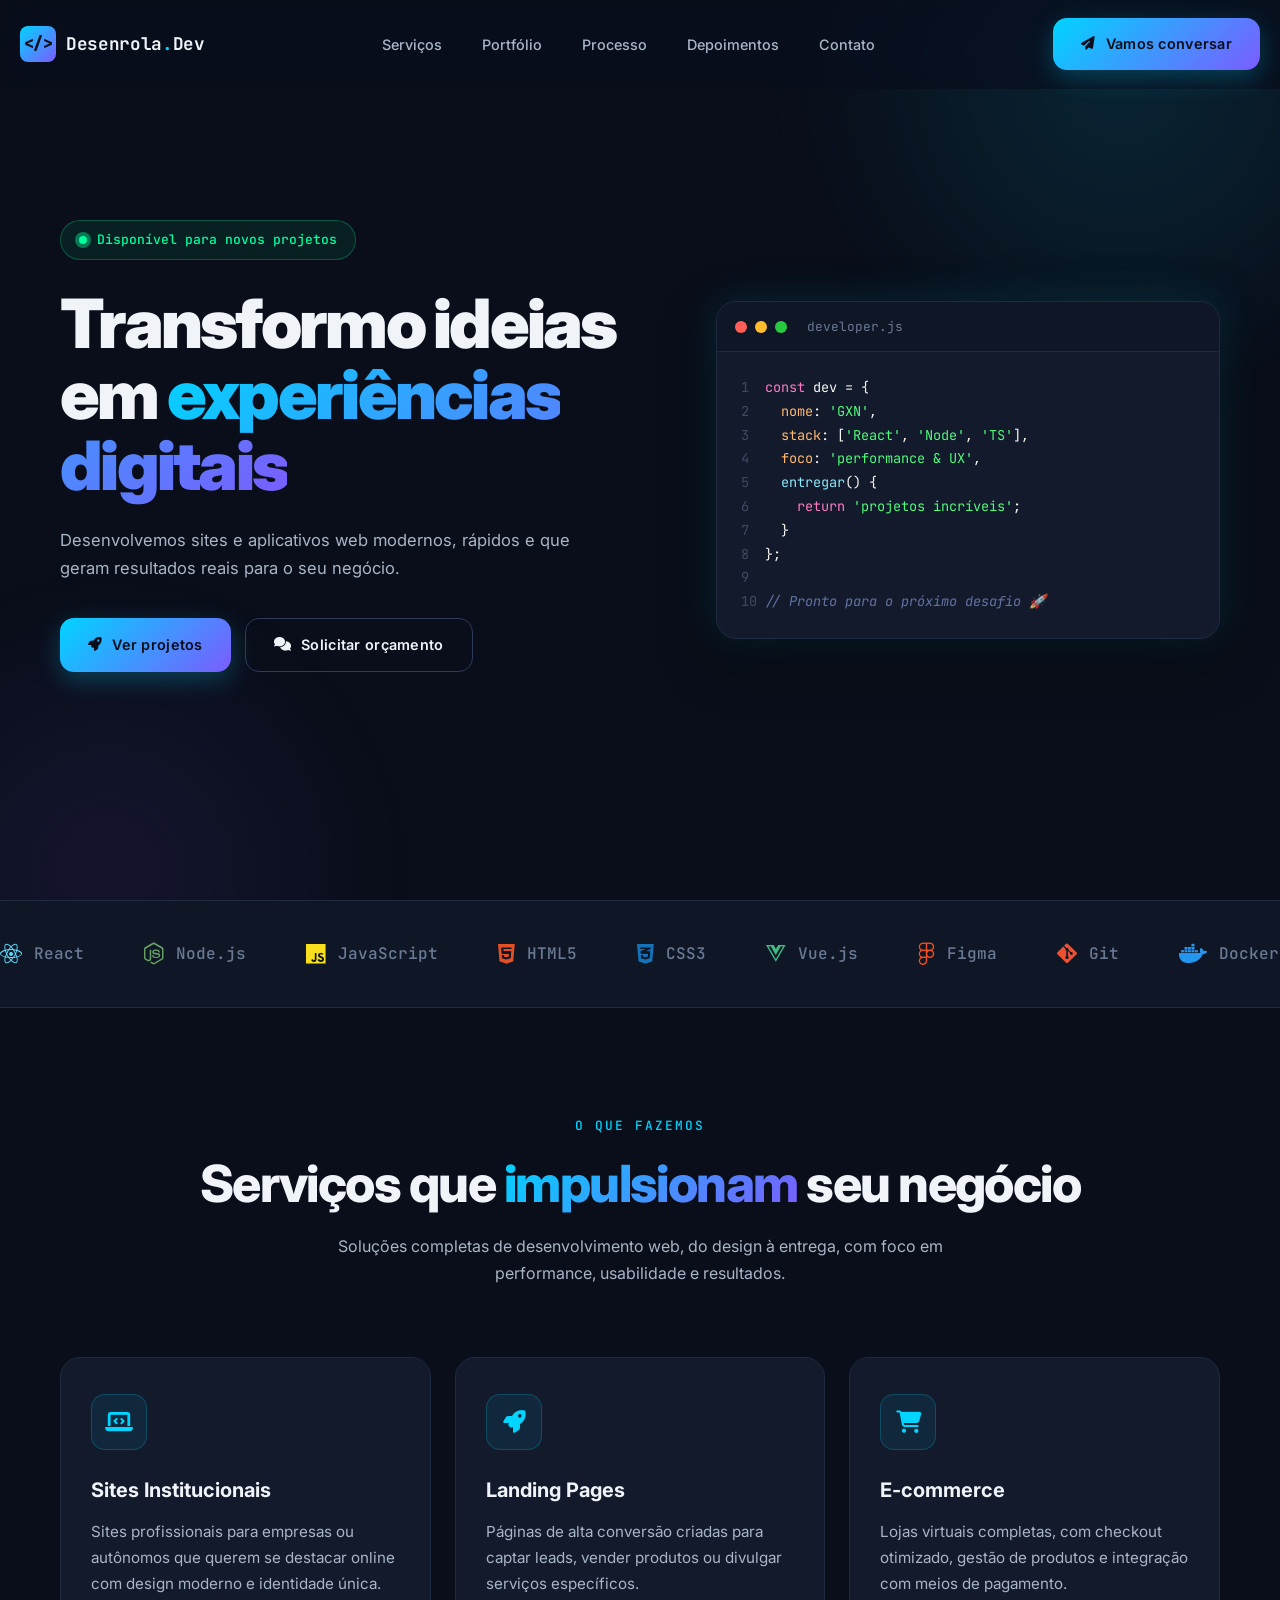
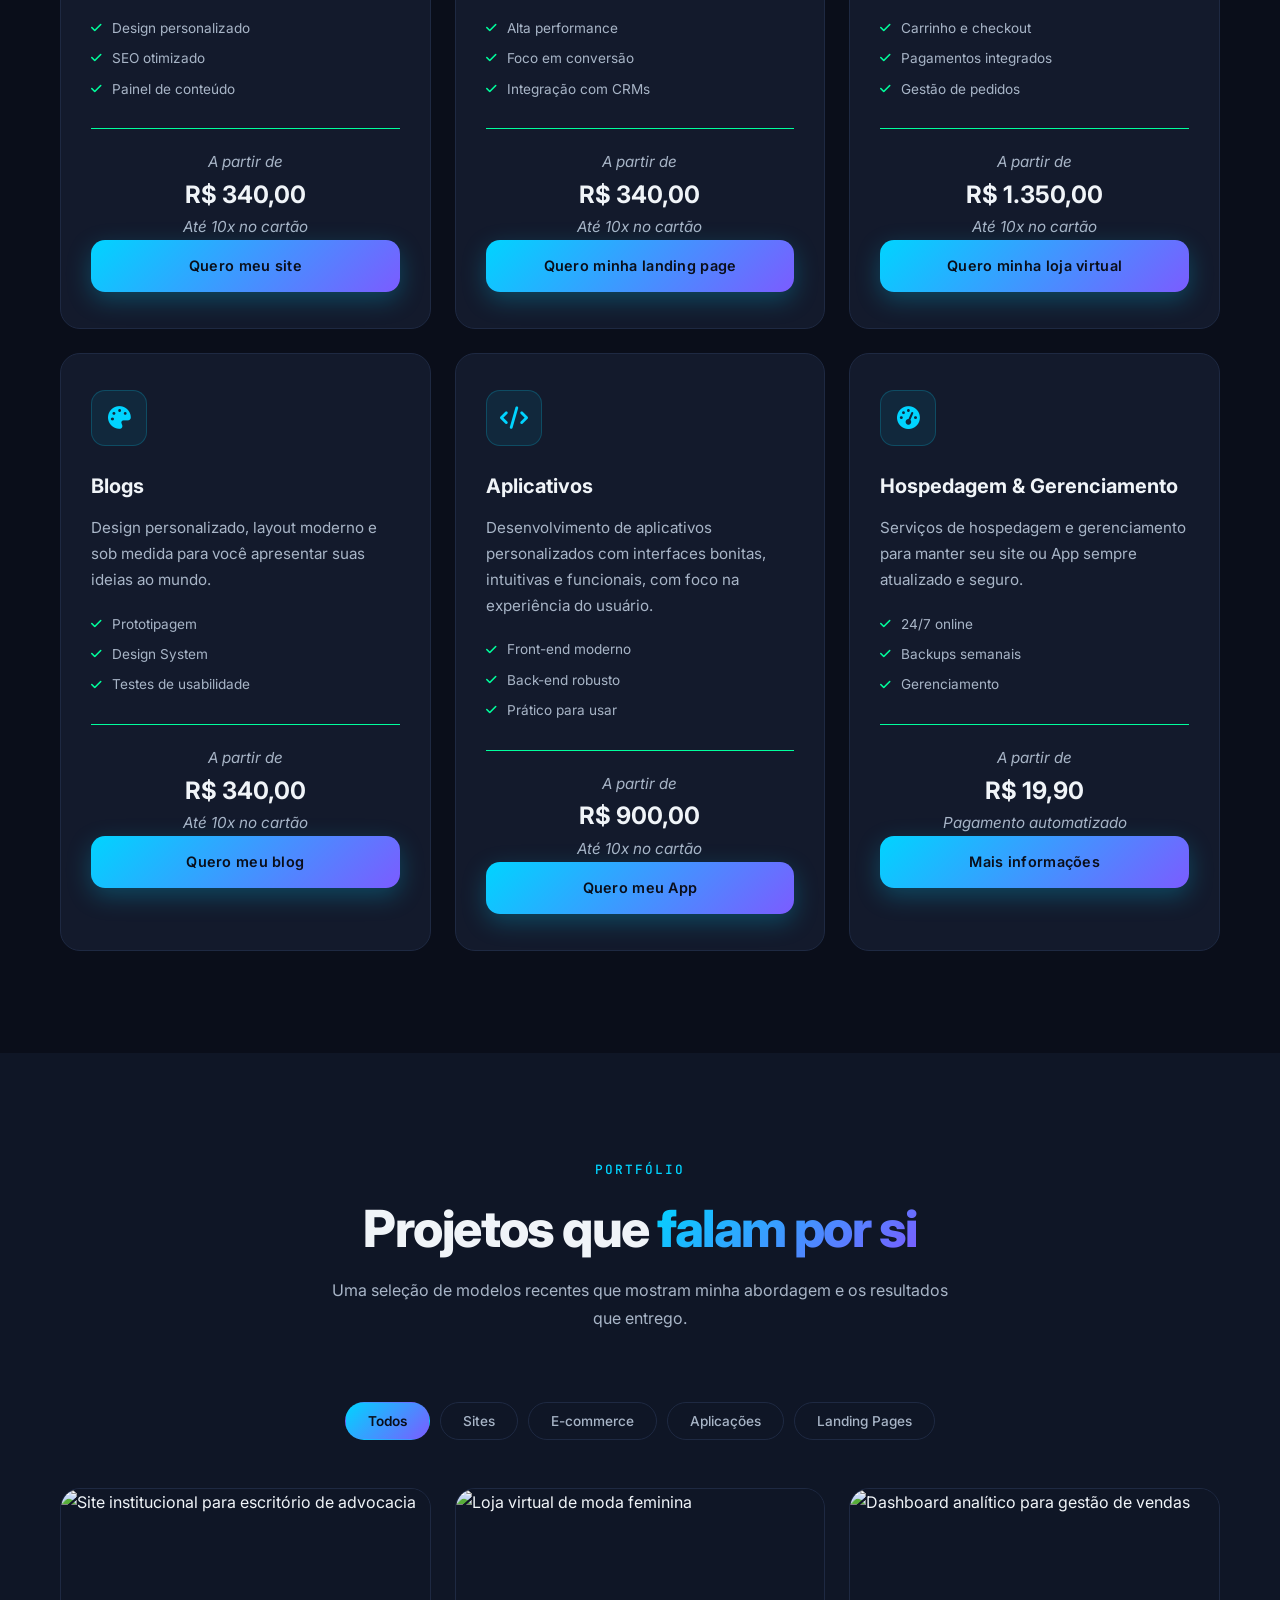
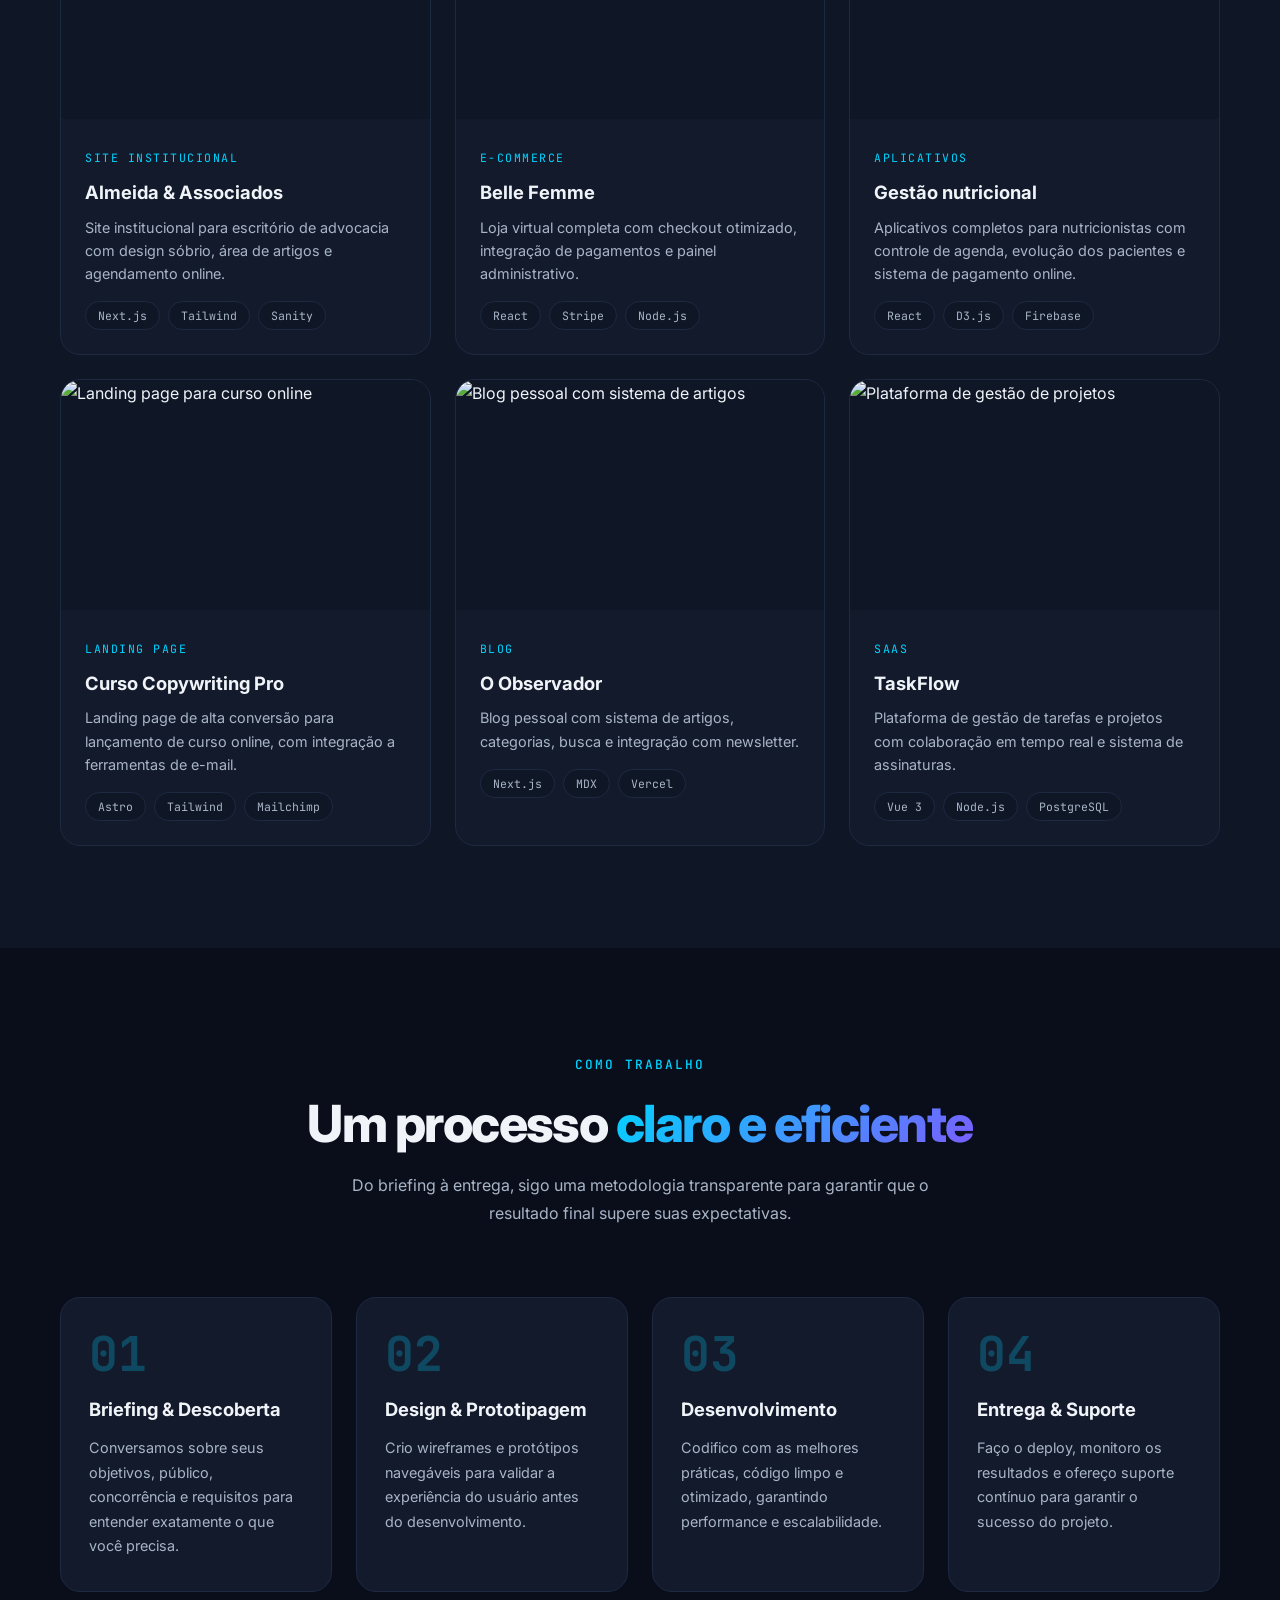
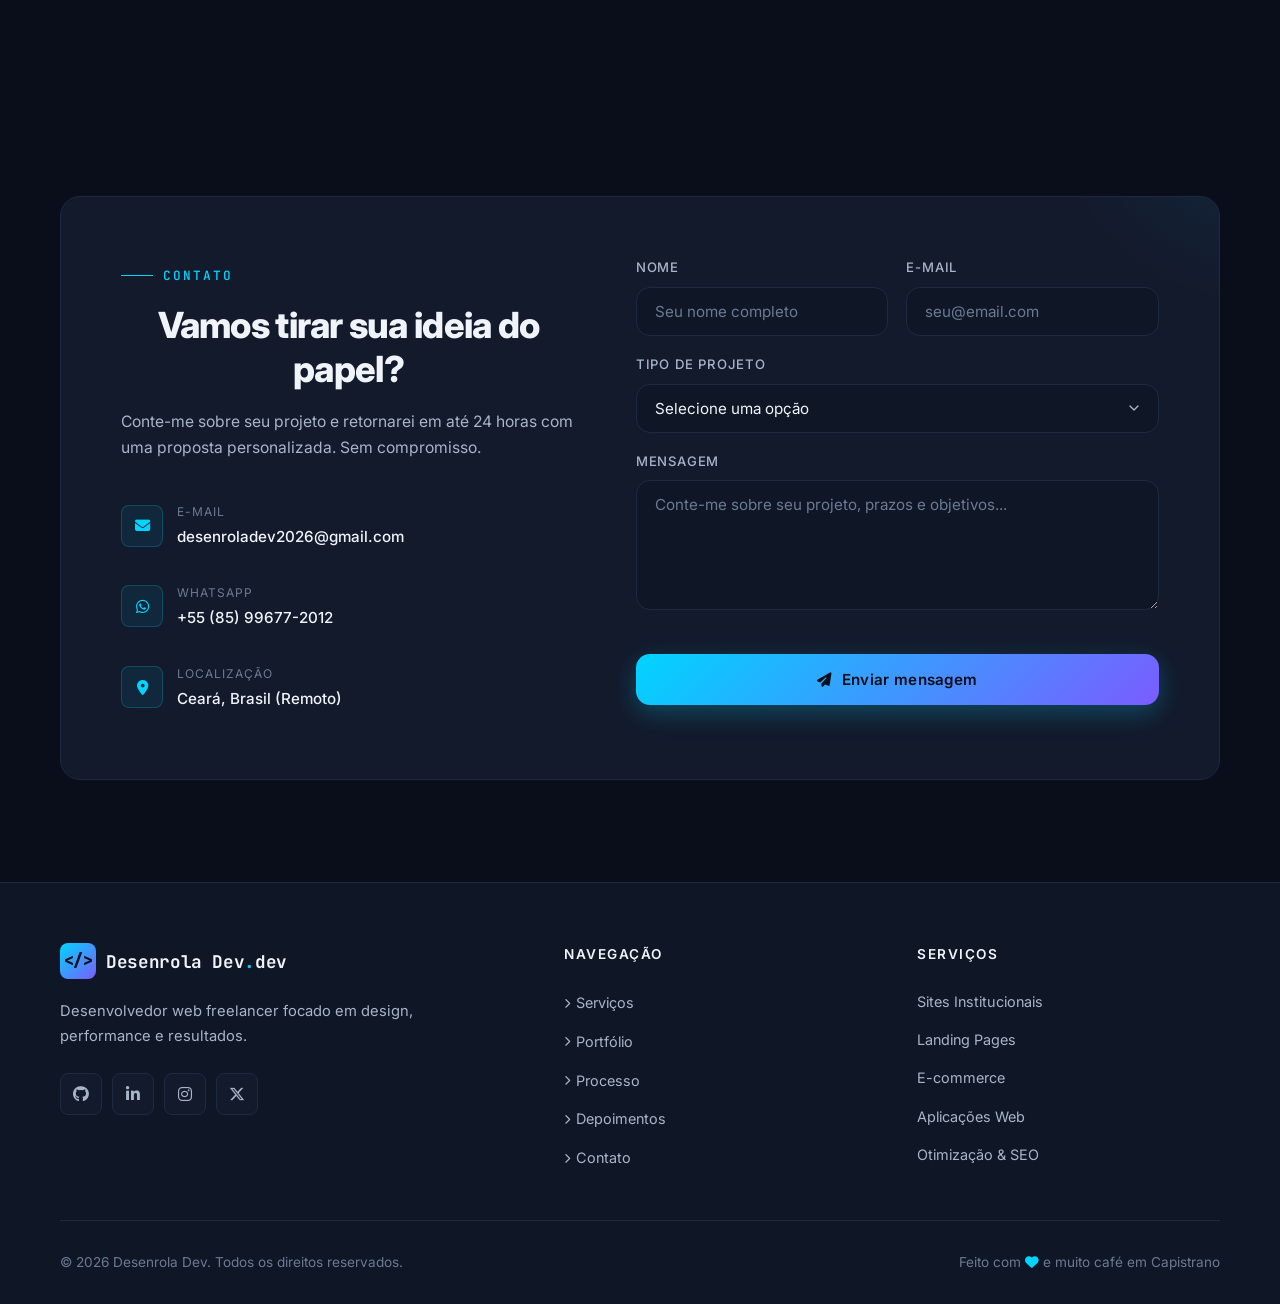
==== commit 6a0e339c: "update_1" ====
--- a/index.html
+++ b/index.html
@@ -28,6 +28,8 @@
 
   <script type="text/javascript" src="https://cdn.jsdelivr.net/npm/@emailjs/browser@3/dist/email.min.js"></script>
   <script>emailjs.init("4Y7HjvlLfxRZTu8Ei");</script>
+
+  <script src="https://www.google.com/recaptcha/api.js" async defer></script>
 
   <link rel="stylesheet" href="./style.css" type="text/css">
   
@@ -653,6 +655,8 @@
               <textarea id="message" name="message" placeholder="Conte-me sobre seu projeto, prazos e objetivos..." required></textarea>
             </div>
 
+            <div class="g-recaptcha" data-sitekey="6LdoGDAuAAAAAAL1uI6jbOLcvjxUS8Db6aXAQWwE"></div>
+
             <button type="submit" class="btn btn-primary">
               <i class="fas fa-paper-plane" aria-hidden="true"></i>
               Enviar mensagem
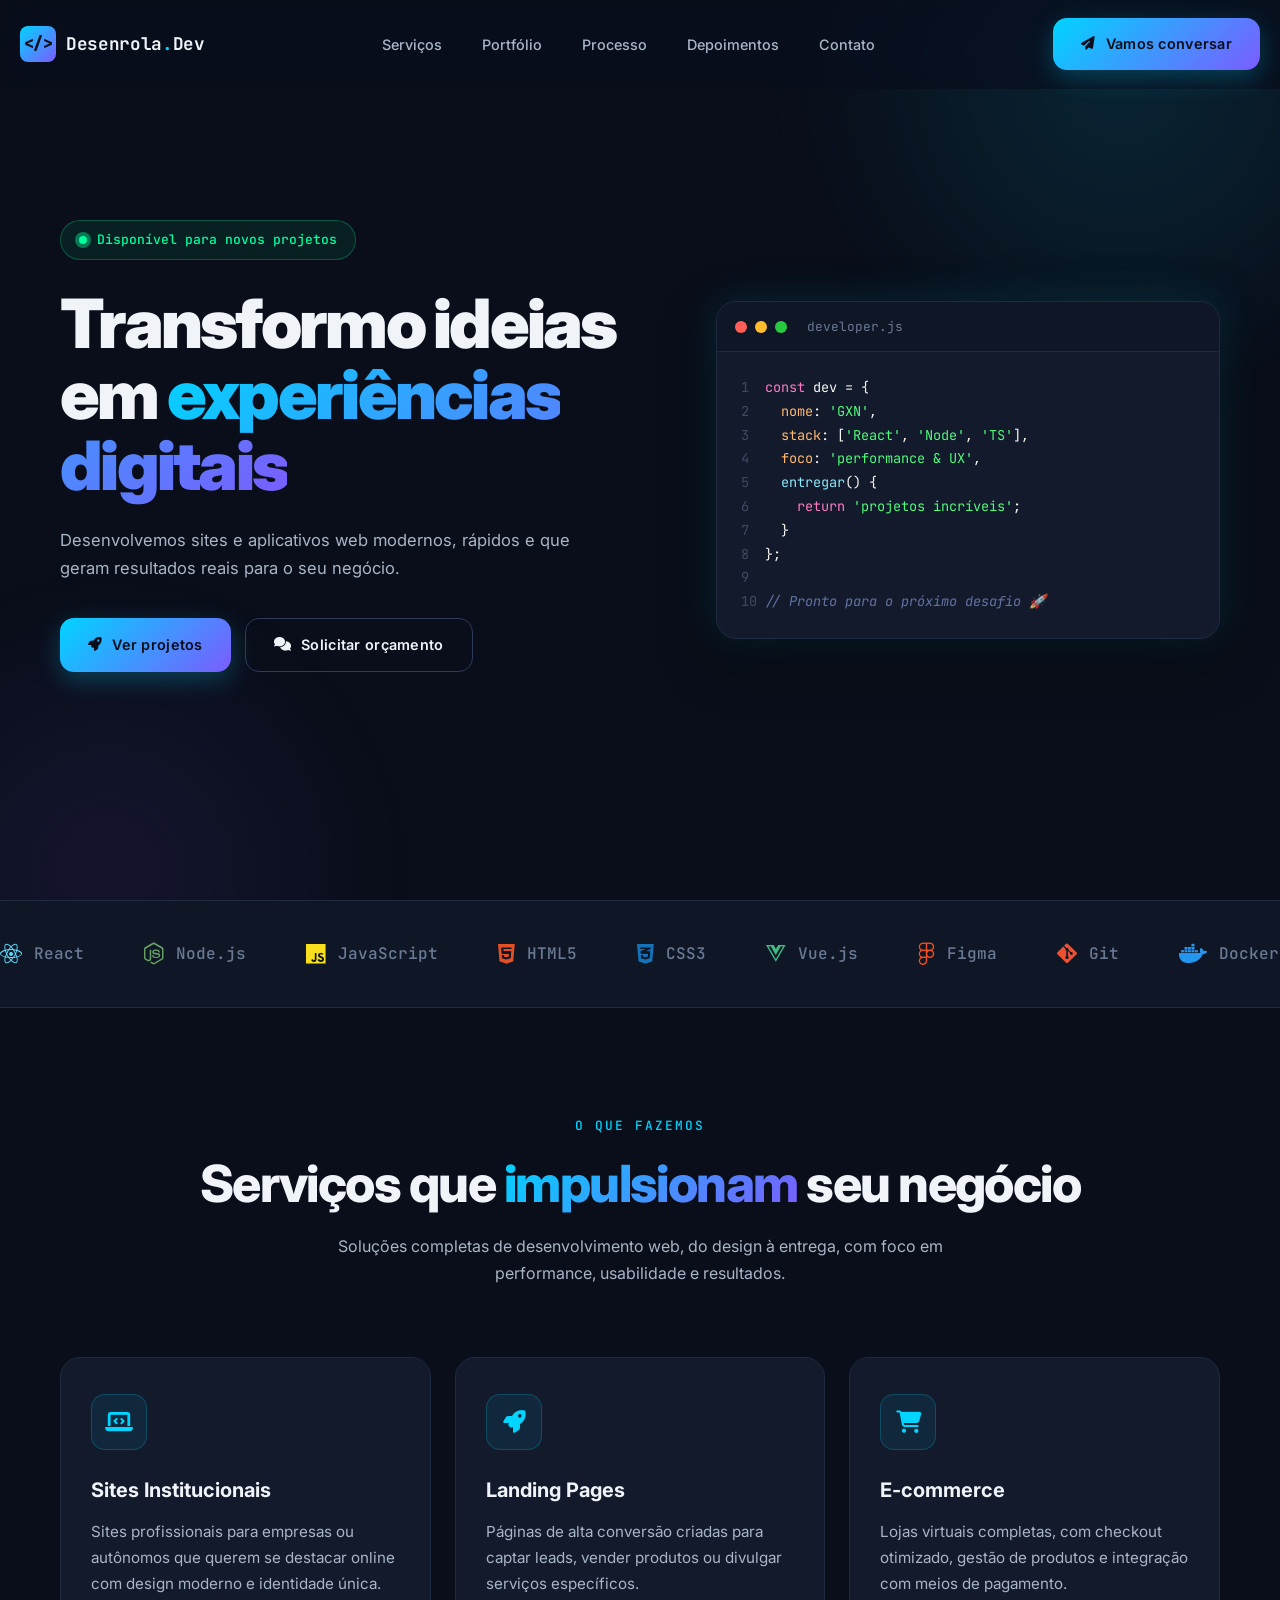
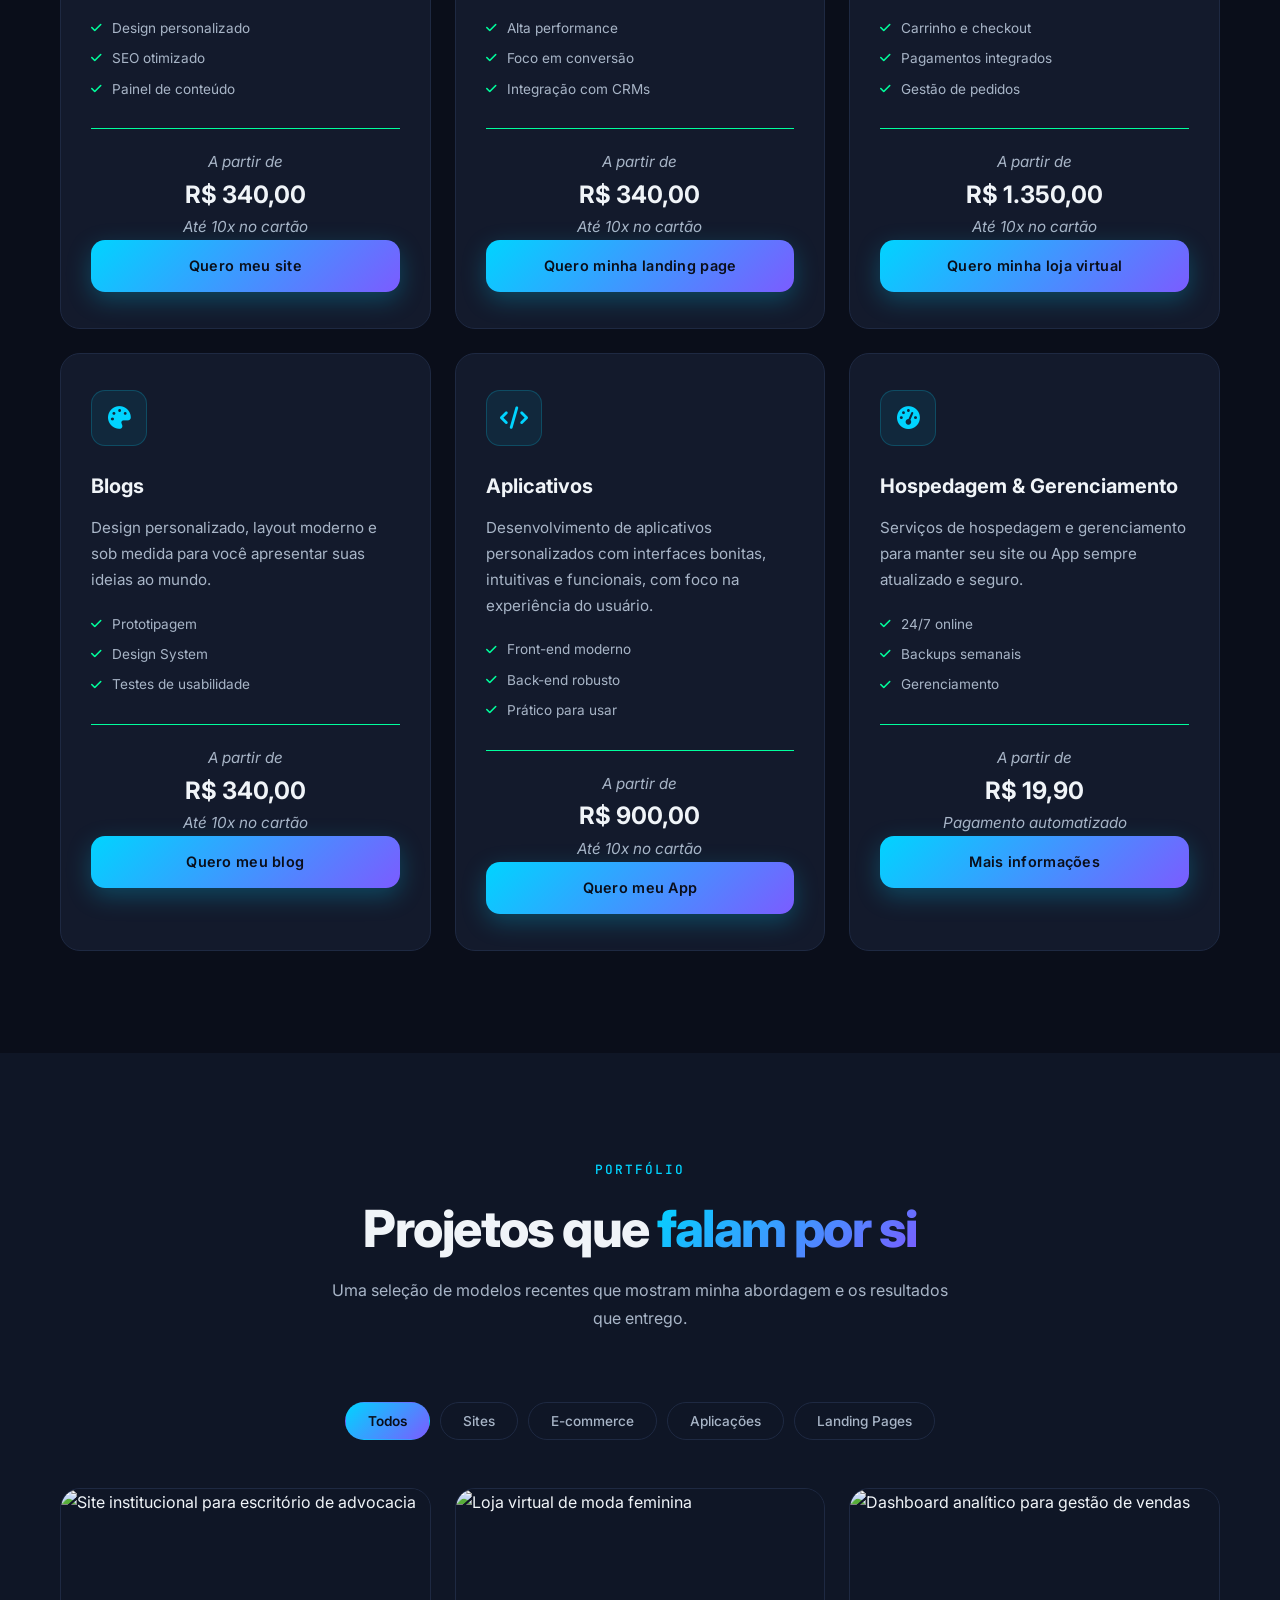
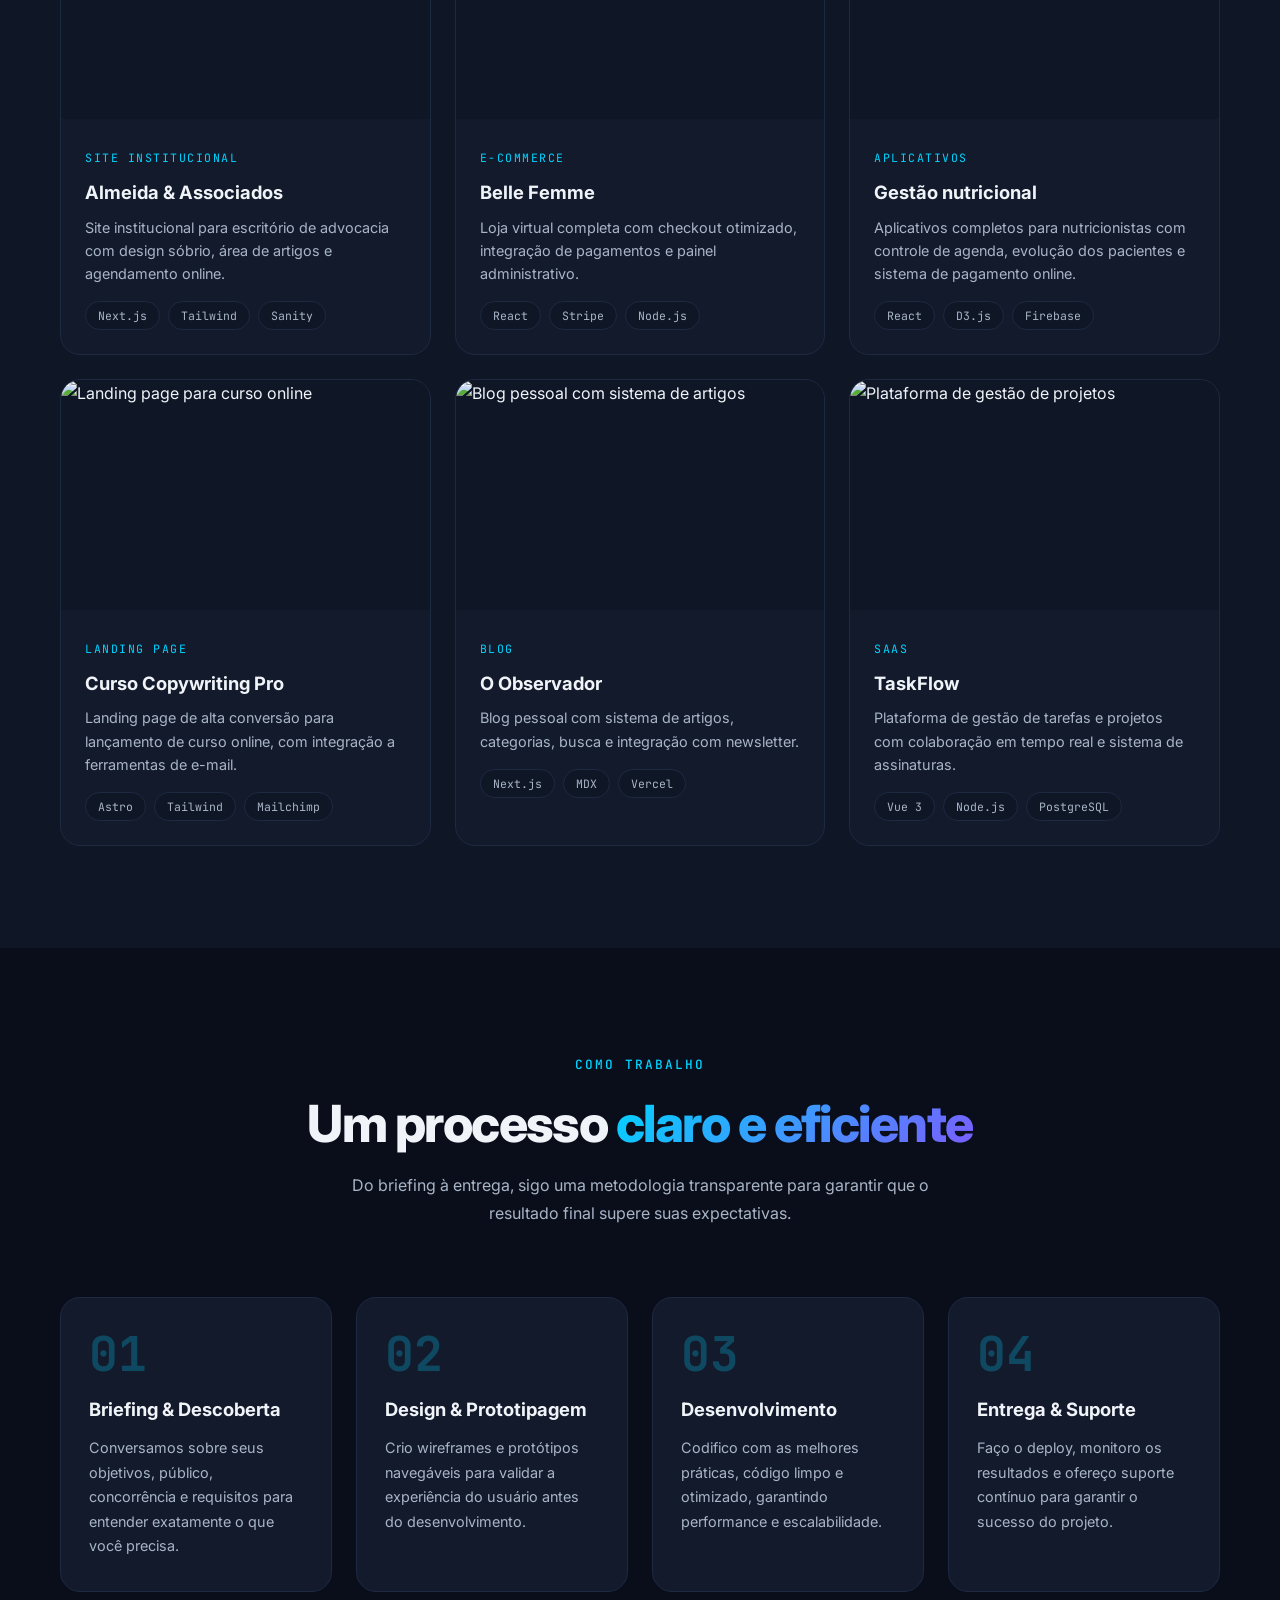
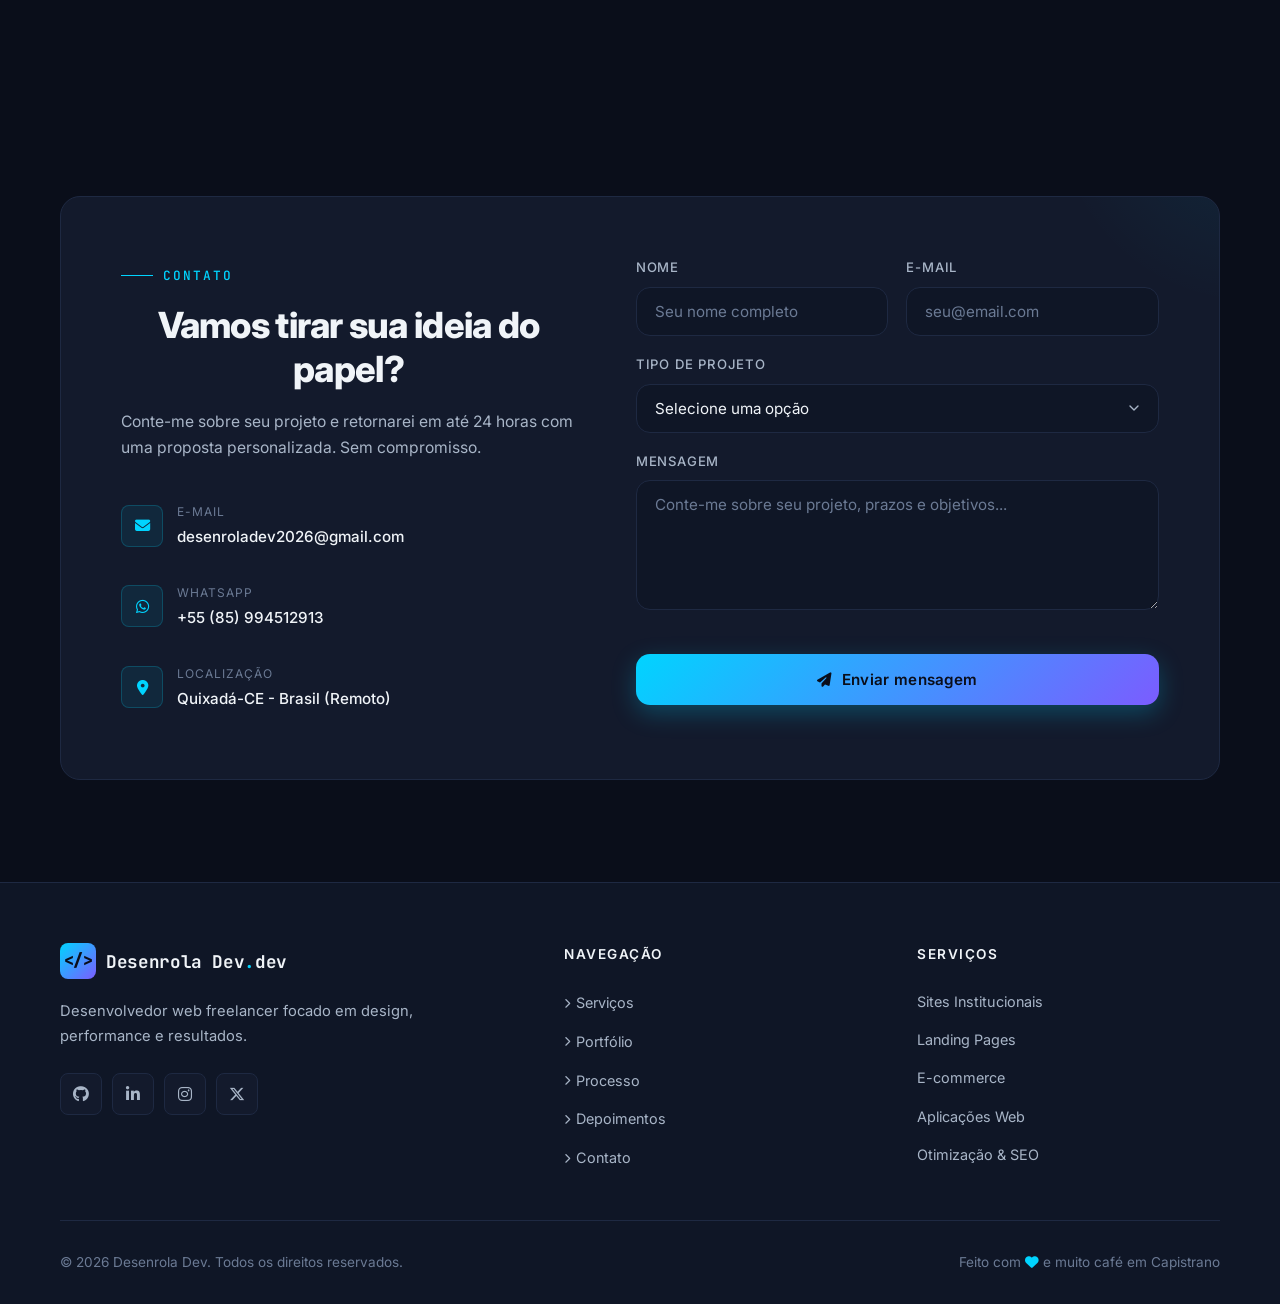
==== commit 897cc1c4: "up_dateNumber" ====
--- a/index.html
+++ b/index.html
@@ -600,11 +600,11 @@
                 </span>
               </a>
 
-              <a href="https://wa.me/5511999999999" class="contact-item" target="_blank" rel="noopener noreferrer">
+              <a href="https://wa.me/5585994512913" class="contact-item" target="_blank" rel="noopener noreferrer">
                 <span class="contact-item-icon"><i class="fab fa-whatsapp" aria-hidden="true"></i></span>
                 <span class="contact-item-text">
                   <small>WhatsApp</small>
-                  <span>+55 (85) 99677-2012</span>
+                  <span>+55 (85) 994512913</span>
                 </span>
               </a>
               <!--
@@ -620,7 +620,7 @@
                 <span class="contact-item-icon"><i class="fas fa-map-marker-alt" aria-hidden="true"></i></span>
                 <span class="contact-item-text">
                   <small>Localização</small>
-                  <span>Ceará, Brasil (Remoto)</span>
+                  <span>Quixadá-CE - Brasil (Remoto)</span>
                 </span>
               </div>
             </div>
@@ -837,46 +837,62 @@
       });
 
       // ===== FORMULÁRIO DE CONTATO =====
-      const contactForm = document.getElementById('contactForm');
-
-      contactForm.addEventListener('submit', (e) => {
-        e.preventDefault();
-
-        // Validação básica
-        const name = document.getElementById('name').value.trim();
-        const email = document.getElementById('email').value.trim();
-        const subject = document.getElementById('subject').value;
-        const message = document.getElementById('message').value.trim();
-
-        if (!name || !email || !subject || !message) {
-          showNotification('Por favor, preencha todos os campos.', 'error');
-          return;
-        }
-
-        const emailRegex = /^[^\s@]+@[^\s@]+\.[^\s@]+$/;
-        if (!emailRegex.test(email)) {
-          showNotification('Por favor, insira um e-mail válido.', 'error');
-          return;
-        }
-
-        // Simulação de envio (em produção, enviar para servidor/API)
-        const submitBtn = contactForm.querySelector('button[type="submit"]');
-        const originalText = submitBtn.innerHTML;
-        submitBtn.innerHTML = '<i class="fas fa-spinner fa-spin"></i> Enviando...';
-        submitBtn.disabled = true;
-
-        emailjs.sendForm('service_m5xxjhl', 'template_nqbfx65', contactForm)
-  .then(function() {
-      showNotification('Mensagem enviada com sucesso!', 'success');
-      contactForm.reset();
-      submitBtn.innerHTML = originalText;
-      submitBtn.disabled = false;
-  }, function(error) {
-      showNotification('Falha ao enviar. Tente novamente.', 'error');
-      submitBtn.innerHTML = originalText;
-      submitBtn.disabled = false;
-  });
-      });
+const contactForm = document.getElementById('contactForm');
+
+contactForm.addEventListener('submit', function(e) {
+    e.preventDefault();
+
+    // 1. Validação básica dos campos
+    const name = document.getElementById('name').value.trim();
+    const email = document.getElementById('email').value.trim();
+    const subject = document.getElementById('subject').value;
+    const message = document.getElementById('message').value.trim();
+
+    if (!name || !email || !subject || !message) {
+        showNotification('Por favor, preencha todos os campos.', 'error');
+        return;
+    }
+
+    const emailRegex = /^[^\s@]+@[^\s@]+\.[^\s@]+$/;
+    if (!emailRegex.test(email)) {
+        showNotification('Por favor, insira um e-mail válido.', 'error');
+        return;
+    }
+
+    // 2. Verifica se o usuário marcou o captcha
+    const recaptchaResponse = grecaptcha.getResponse();
+    if (recaptchaResponse.length === 0) {
+        showNotification('Por favor, marque a caixa "Não sou um robô".', 'error');
+        return;
+    }
+
+    // 3. Prepara o botão para o estado de carregamento
+    const submitBtn = contactForm.querySelector('button[type="submit"]');
+    const originalText = submitBtn.innerHTML;
+    submitBtn.innerHTML = '<i class="fas fa-spinner fa-spin"></i> Enviando...';
+    submitBtn.disabled = true;
+
+    // 4. Envia via EmailJS (A MÁGICA ACONTECE AQUI)
+    // O EmailJS vai ler o token do reCAPTCHA automaticamente do formulário.
+    emailjs.sendForm('service_m5xxjhl', 'template_nqbfx65', contactForm)
+        .then(function() {
+            // Sucesso
+            showNotification('Mensagem enviada com sucesso!', 'success');
+            
+            contactForm.reset();
+            grecaptcha.reset(); // Reseta o captcha para um próximo envio
+            
+            submitBtn.innerHTML = originalText;
+            submitBtn.disabled = false;
+        }, function(error) {
+            // ERRO: Isso vai mostrar no console o motivo EXATO do erro 400
+            console.error('Erro detalhado do EmailJS:', error.text || error); 
+            
+            showNotification('Falha ao enviar. Verifique o console.', 'error');
+            submitBtn.innerHTML = originalText;
+            submitBtn.disabled = false;
+        });
+});
 
       // ===== SISTEMA DE NOTIFICAÇÃO (TOAST) =====
       function showNotification(message, type = 'info') {
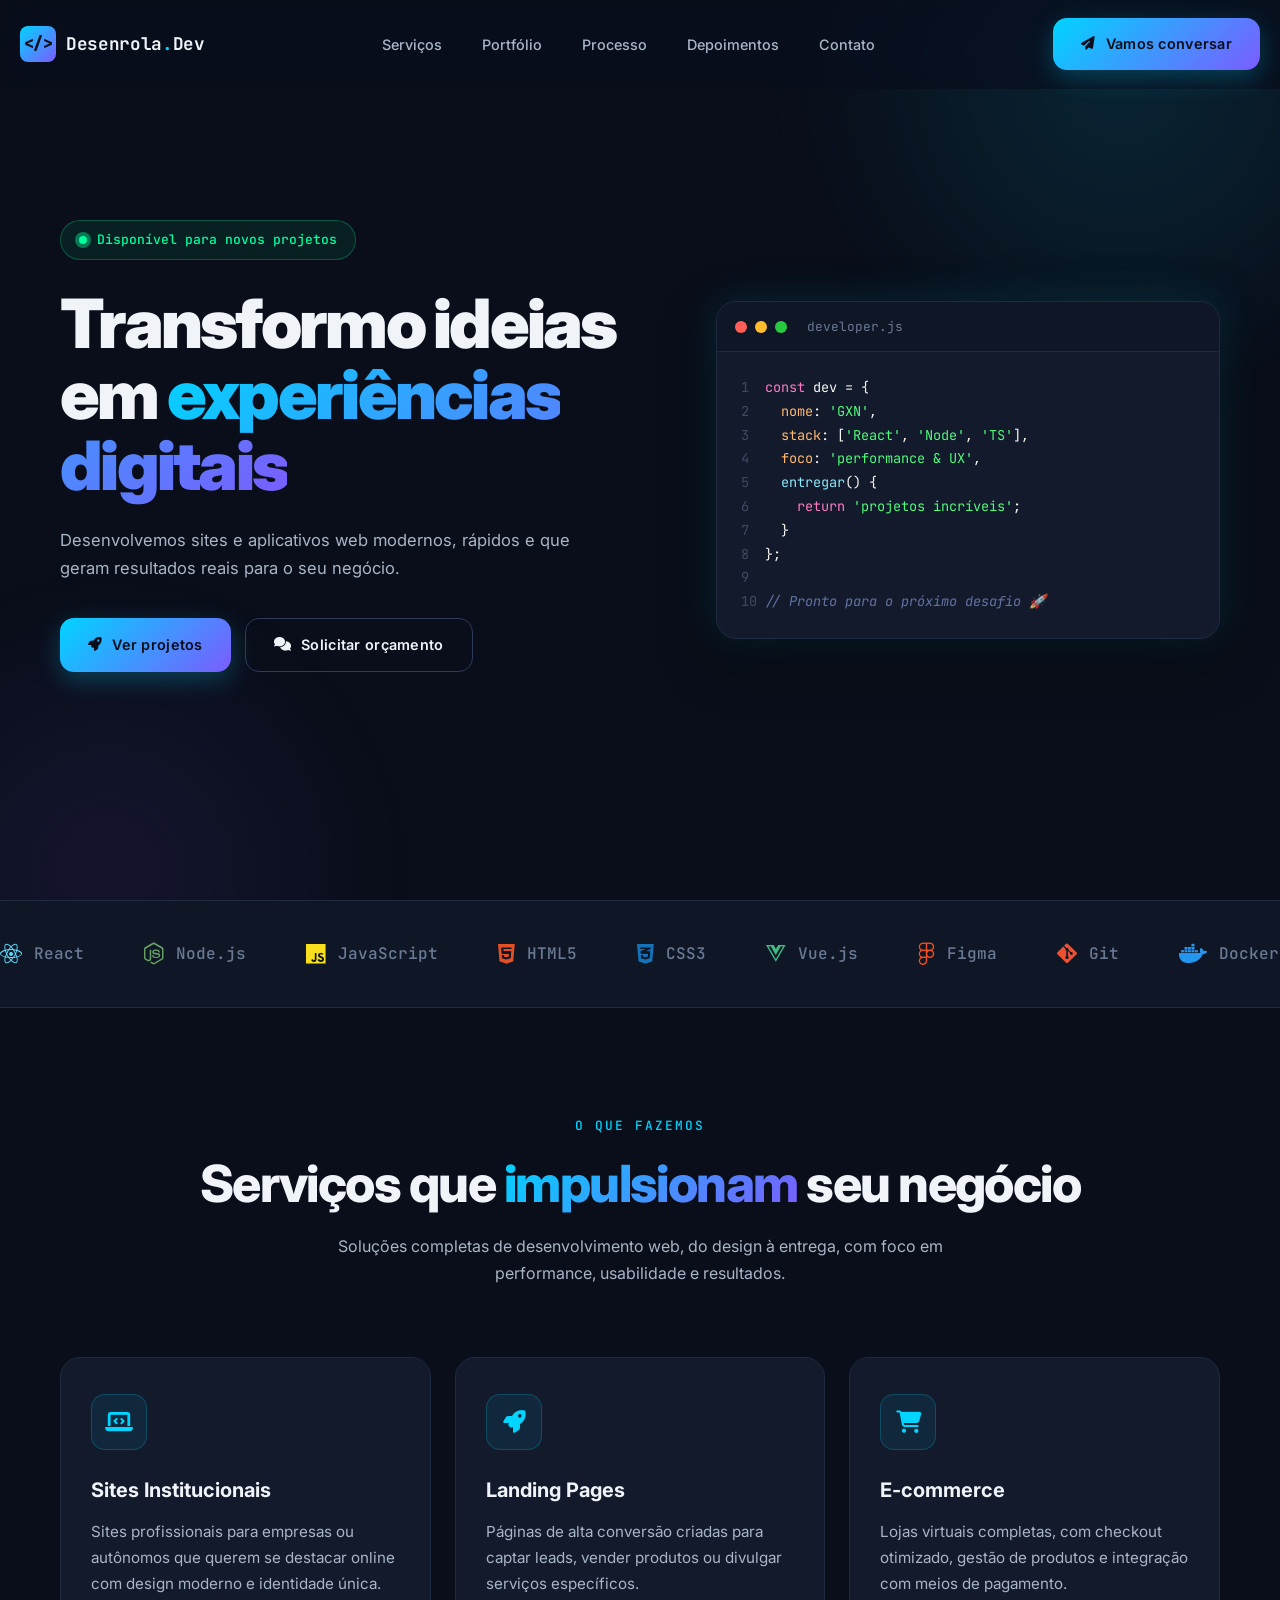
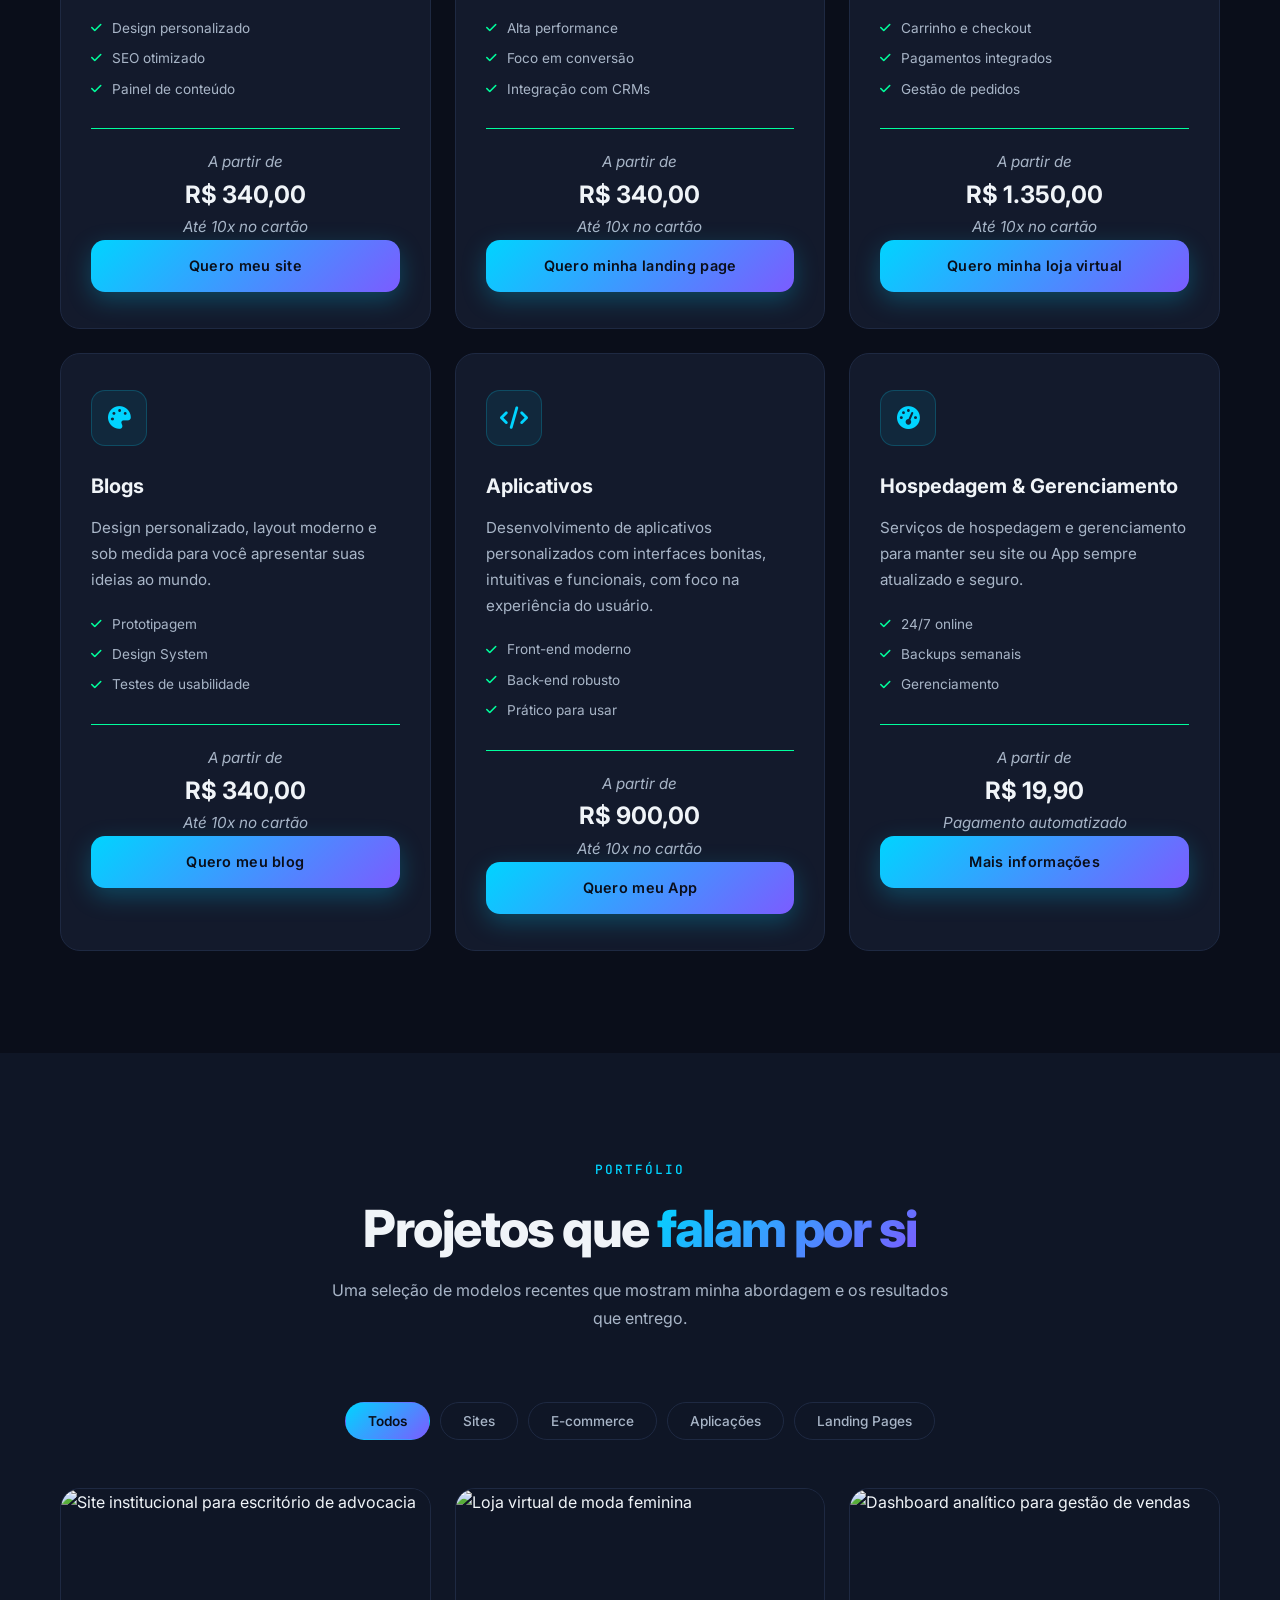
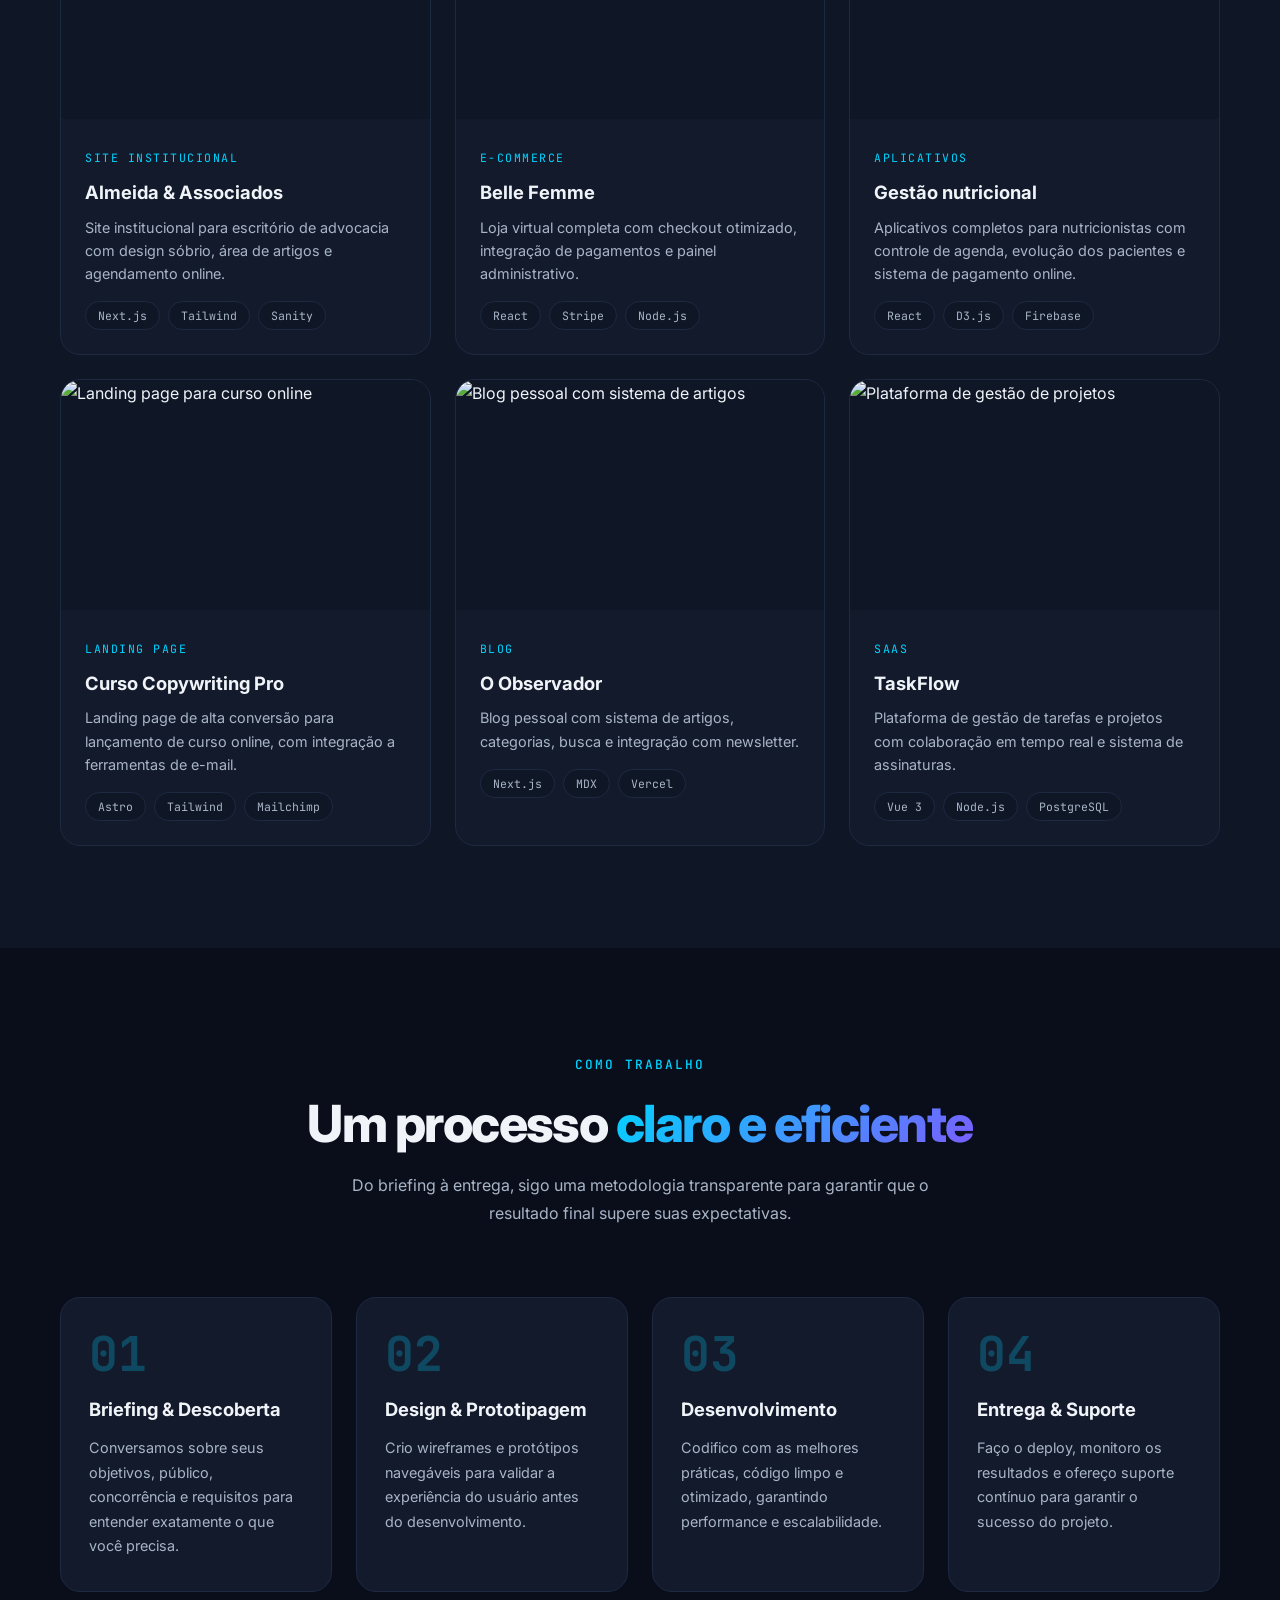
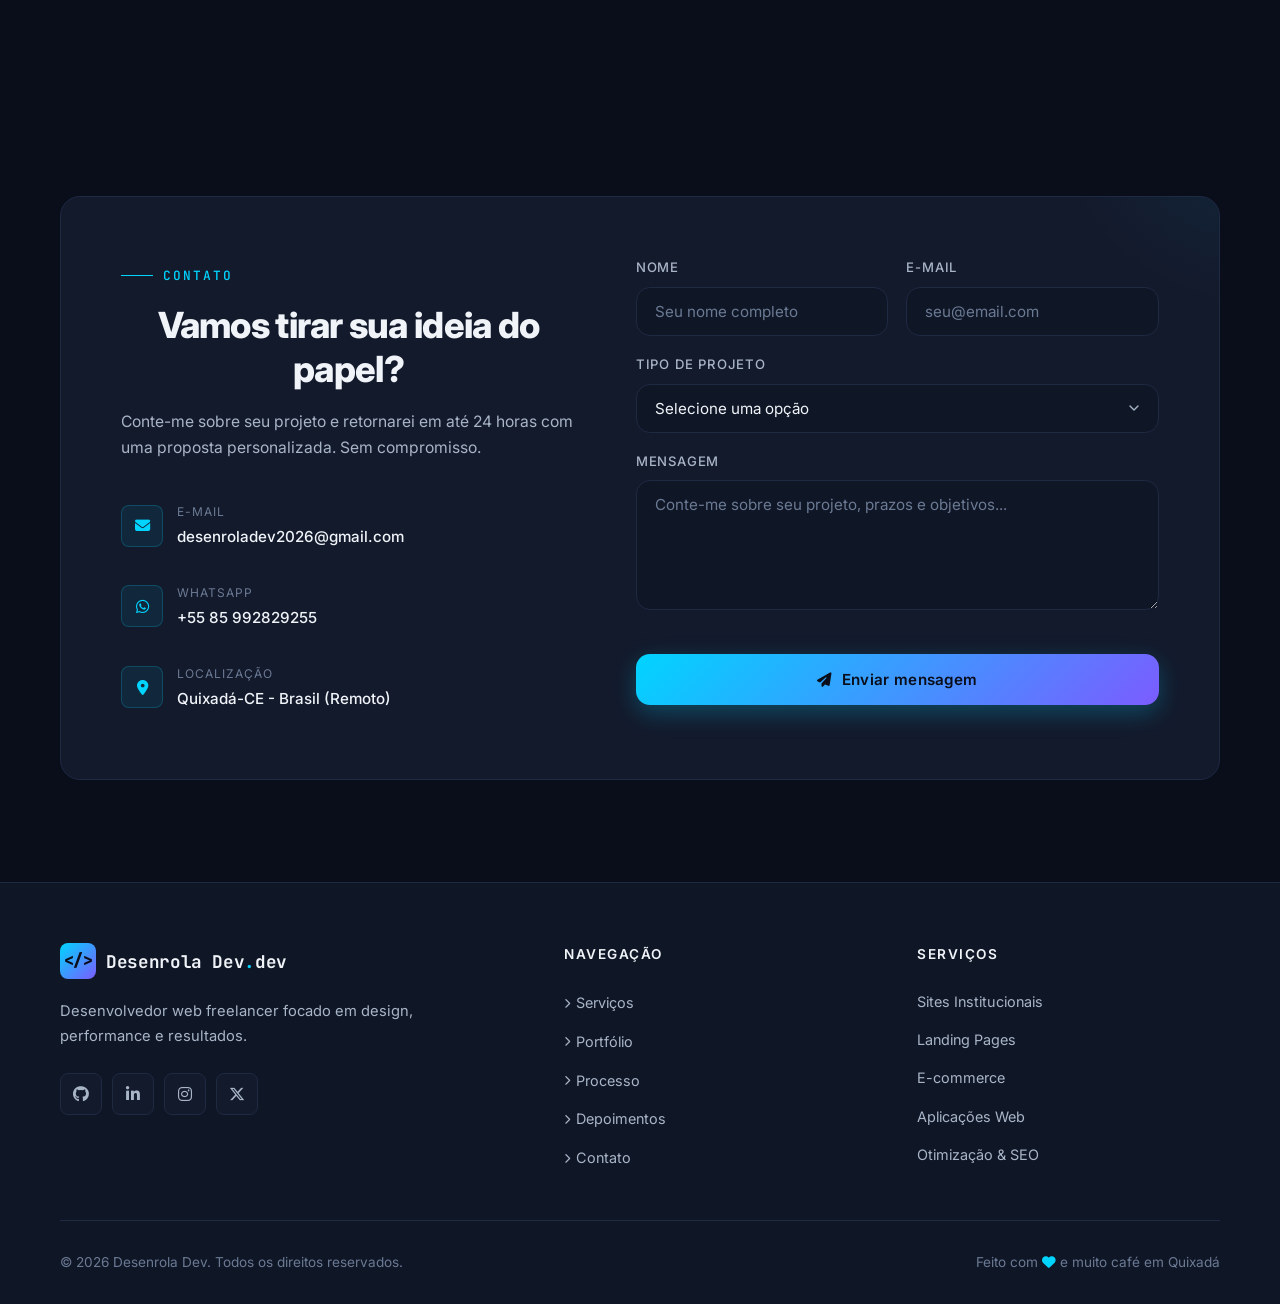
==== commit 7ba8b0a9: "numberUpdate" ====
--- a/index.html
+++ b/index.html
@@ -600,11 +600,11 @@
                 </span>
               </a>
 
-              <a href="https://wa.me/5585994512913" class="contact-item" target="_blank" rel="noopener noreferrer">
+              <a href="https://wa.me/5585992829255" class="contact-item" target="_blank" rel="noopener noreferrer">
                 <span class="contact-item-icon"><i class="fab fa-whatsapp" aria-hidden="true"></i></span>
                 <span class="contact-item-text">
                   <small>WhatsApp</small>
-                  <span>+55 (85) 994512913</span>
+                  <span>+55 85 992829255</span>
                 </span>
               </a>
               <!--
@@ -712,7 +712,7 @@
 
       <div class="footer-bottom">
         <p>© <span id="year">2025</span> Desenrola Dev. Todos os direitos reservados.</p>
-        <p>Feito com <i class="fas fa-heart heart" aria-hidden="true"></i> e muito café em Capistrano</p>
+        <p>Feito com <i class="fas fa-heart heart" aria-hidden="true"></i> e muito café em Quixadá</p>
       </div>
     </div>
   </footer>
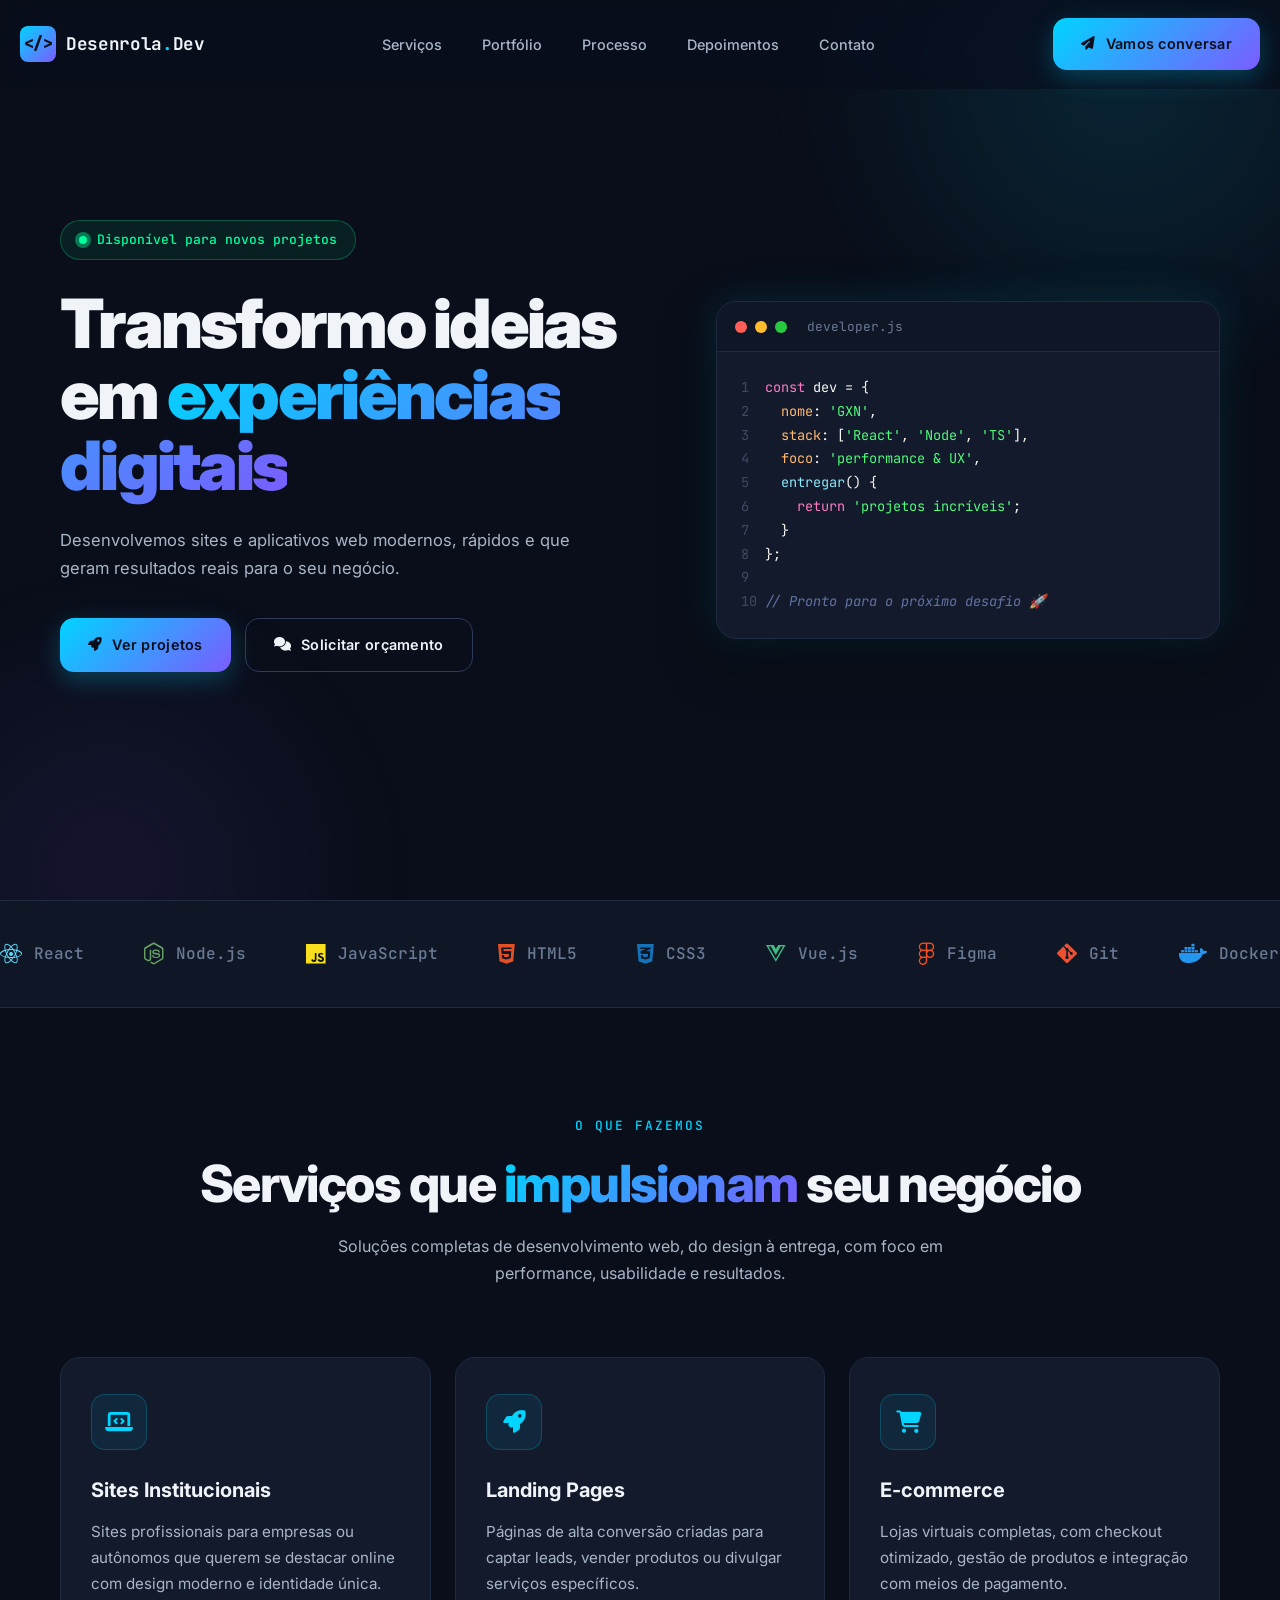
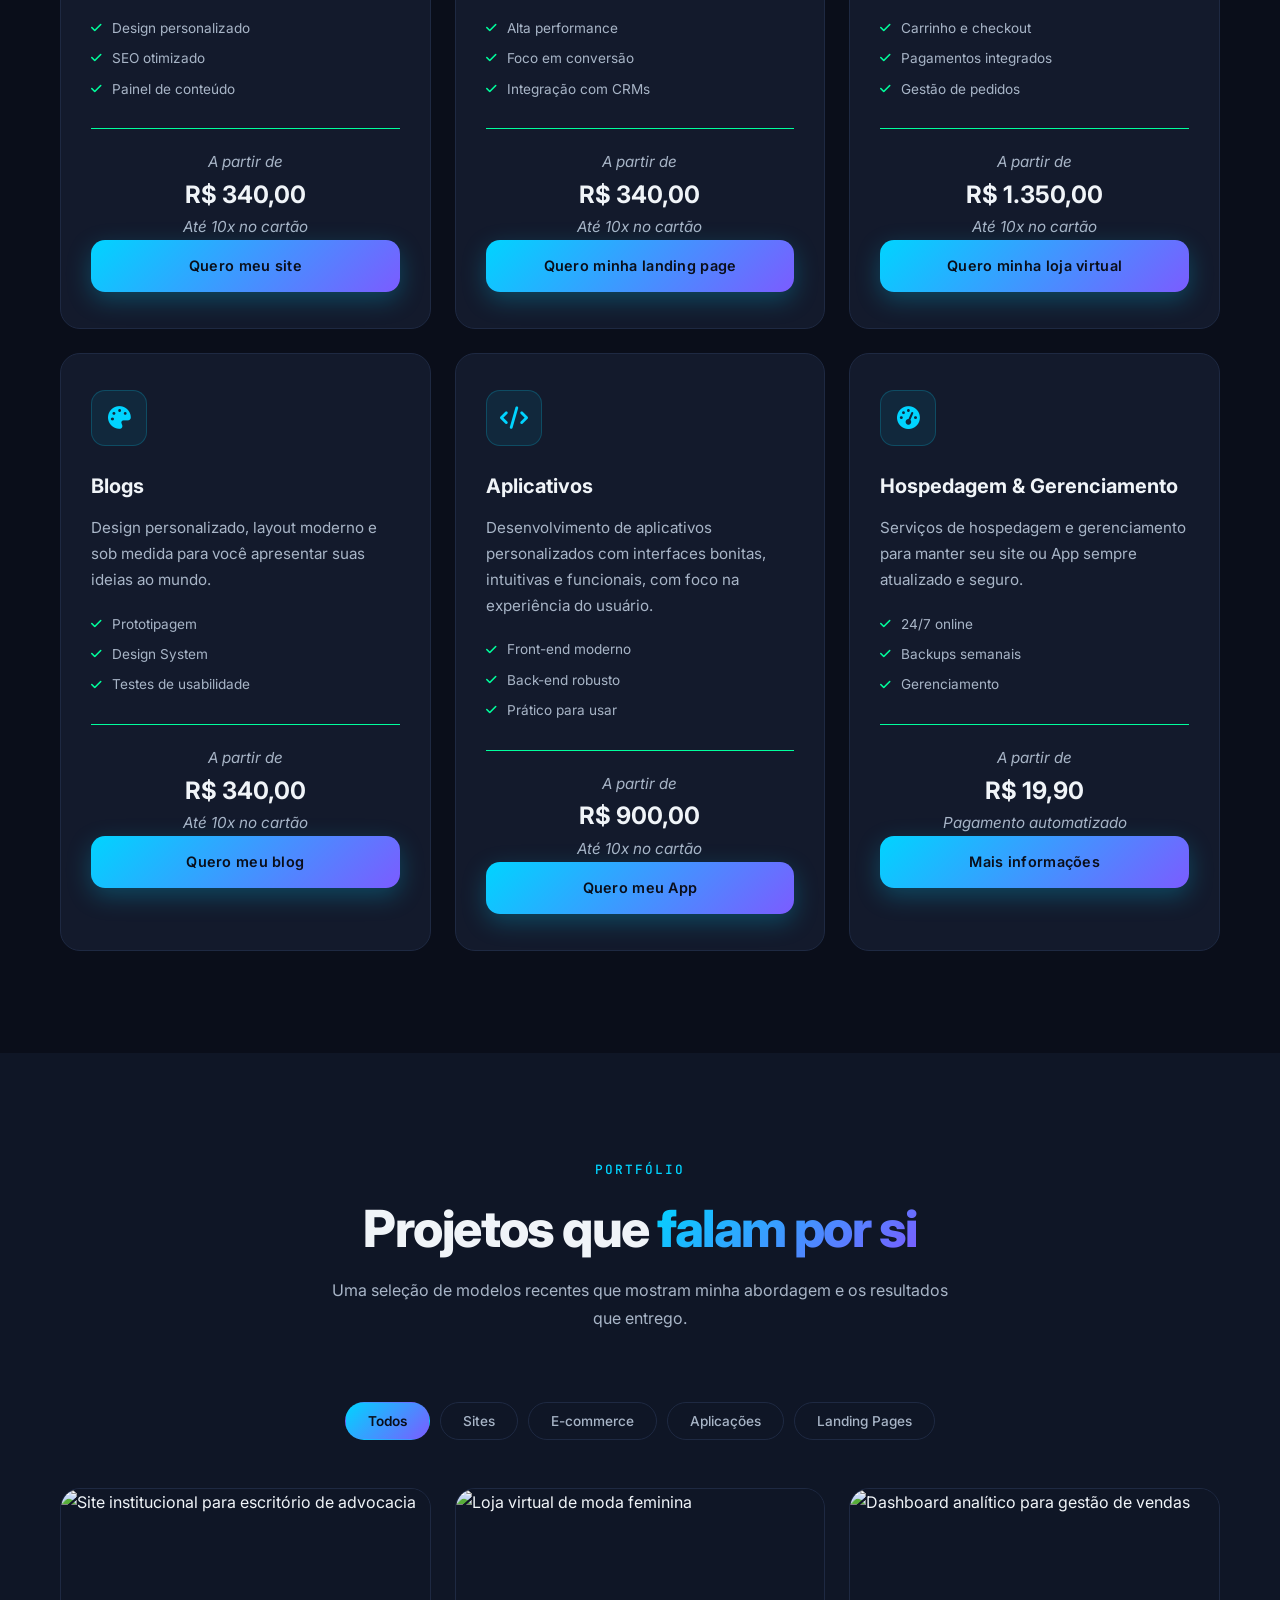
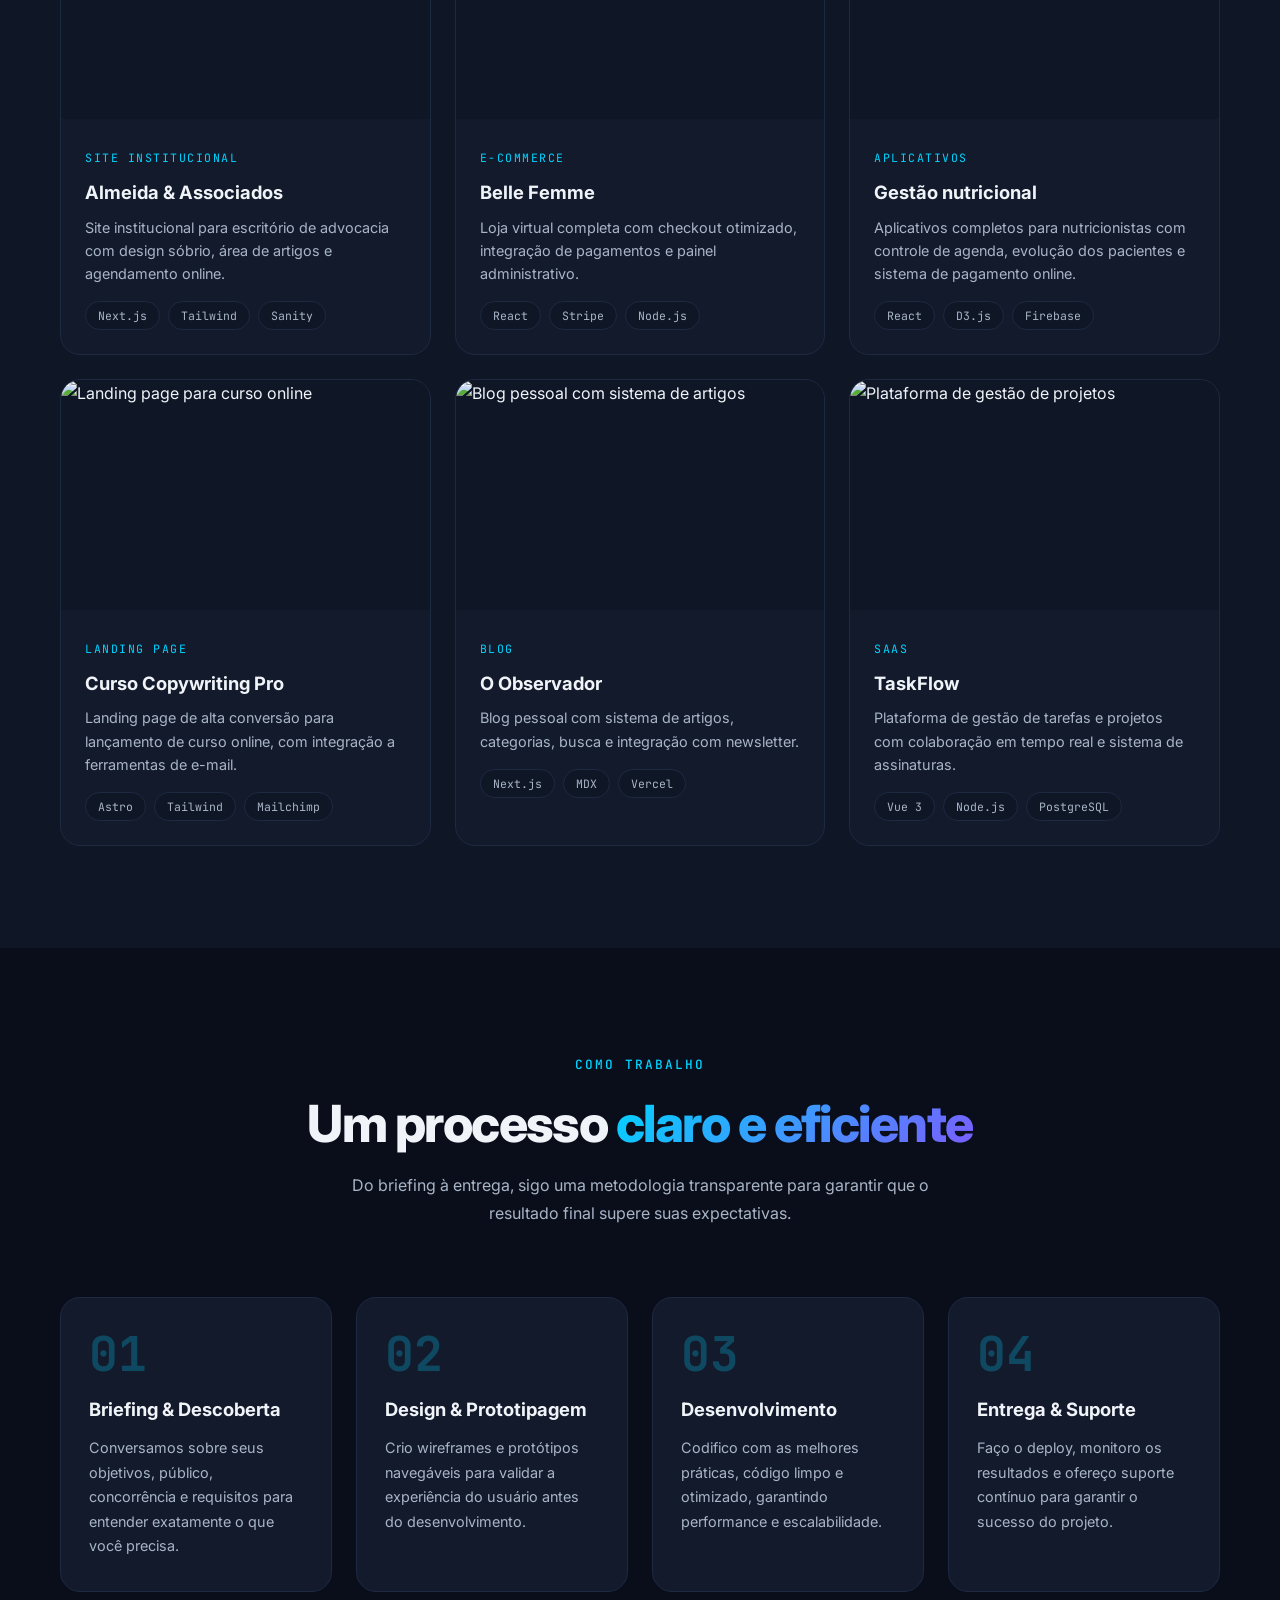
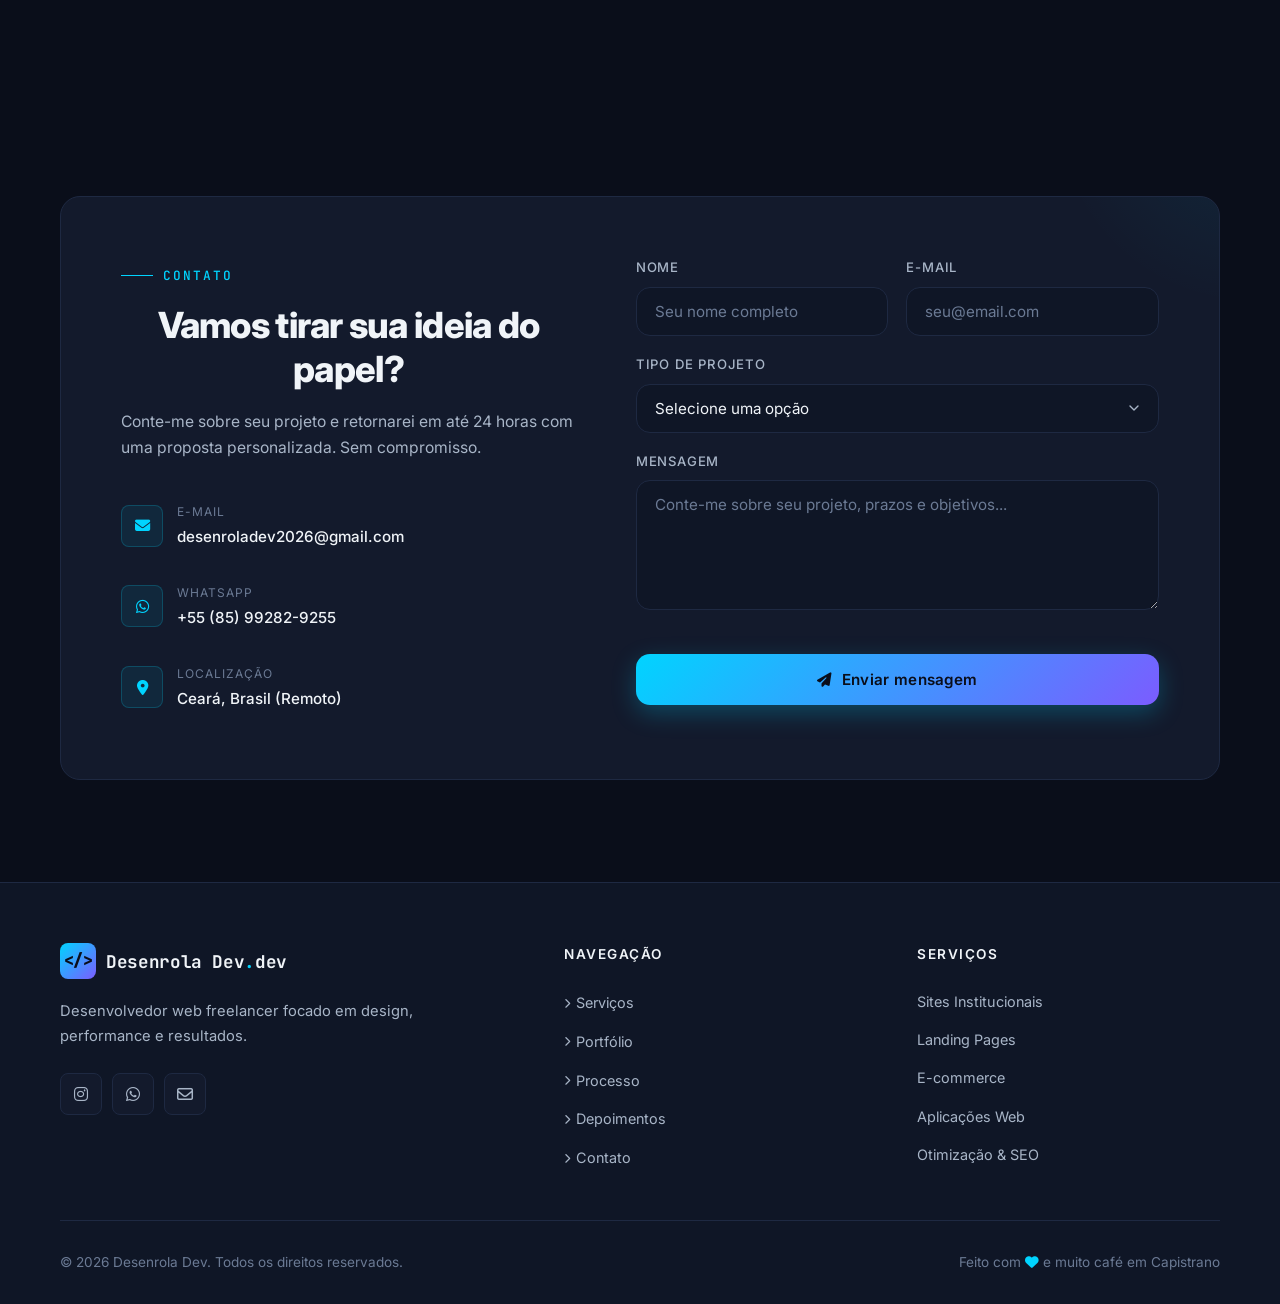
==== commit 513433a0: "upDate_1" ====
--- a/index.html
+++ b/index.html
@@ -604,7 +604,7 @@
                 <span class="contact-item-icon"><i class="fab fa-whatsapp" aria-hidden="true"></i></span>
                 <span class="contact-item-text">
                   <small>WhatsApp</small>
-                  <span>+55 85 992829255</span>
+                  <span>+55 (85) 99282-9255</span>
                 </span>
               </a>
               <!--
@@ -620,7 +620,7 @@
                 <span class="contact-item-icon"><i class="fas fa-map-marker-alt" aria-hidden="true"></i></span>
                 <span class="contact-item-text">
                   <small>Localização</small>
-                  <span>Quixadá-CE - Brasil (Remoto)</span>
+                  <span>Ceará, Brasil (Remoto)</span>
                 </span>
               </div>
             </div>
@@ -680,10 +680,9 @@
             Desenvolvedor web freelancer focado em design, performance e resultados.
           </p>
           <div class="footer-social">
-            <a href="#" aria-label="GitHub" rel="noopener noreferrer"><i class="fab fa-github" aria-hidden="true"></i></a>
-            <a href="#" aria-label="LinkedIn" rel="noopener noreferrer"><i class="fab fa-linkedin-in" aria-hidden="true"></i></a>
-            <a href="#" aria-label="Instagram" rel="noopener noreferrer"><i class="fab fa-instagram" aria-hidden="true"></i></a>
-            <a href="#" aria-label="Twitter / X" rel="noopener noreferrer"><i class="fab fa-x-twitter" aria-hidden="true"></i></a>
+            <a href="https://www.instagram.com/desenrola_dev/" target="_blank" aria-label="Instagram" rel="noopener noreferrer"><i class="fab fa-instagram" aria-hidden="true"></i></a>
+            <a href="https://wa.me/5585992829255" target="_blank" aria-label="WhatsApp" rel="noopener noreferrer"><i class="fab fa-whatsapp" aria-hidden="true"></i></a>
+            <a href="mailto:desenroladev2026@gmail.com" target="_blank" aria-label="Email" rel="noopener noreferrer"><i class="fa-regular fa-envelope" aria-hidden="true"></i></a>
           </div>
         </div>
 
@@ -712,7 +711,7 @@
 
       <div class="footer-bottom">
         <p>© <span id="year">2025</span> Desenrola Dev. Todos os direitos reservados.</p>
-        <p>Feito com <i class="fas fa-heart heart" aria-hidden="true"></i> e muito café em Quixadá</p>
+        <p>Feito com <i class="fas fa-heart heart" aria-hidden="true"></i> e muito café em Capistrano</p>
       </div>
     </div>
   </footer>
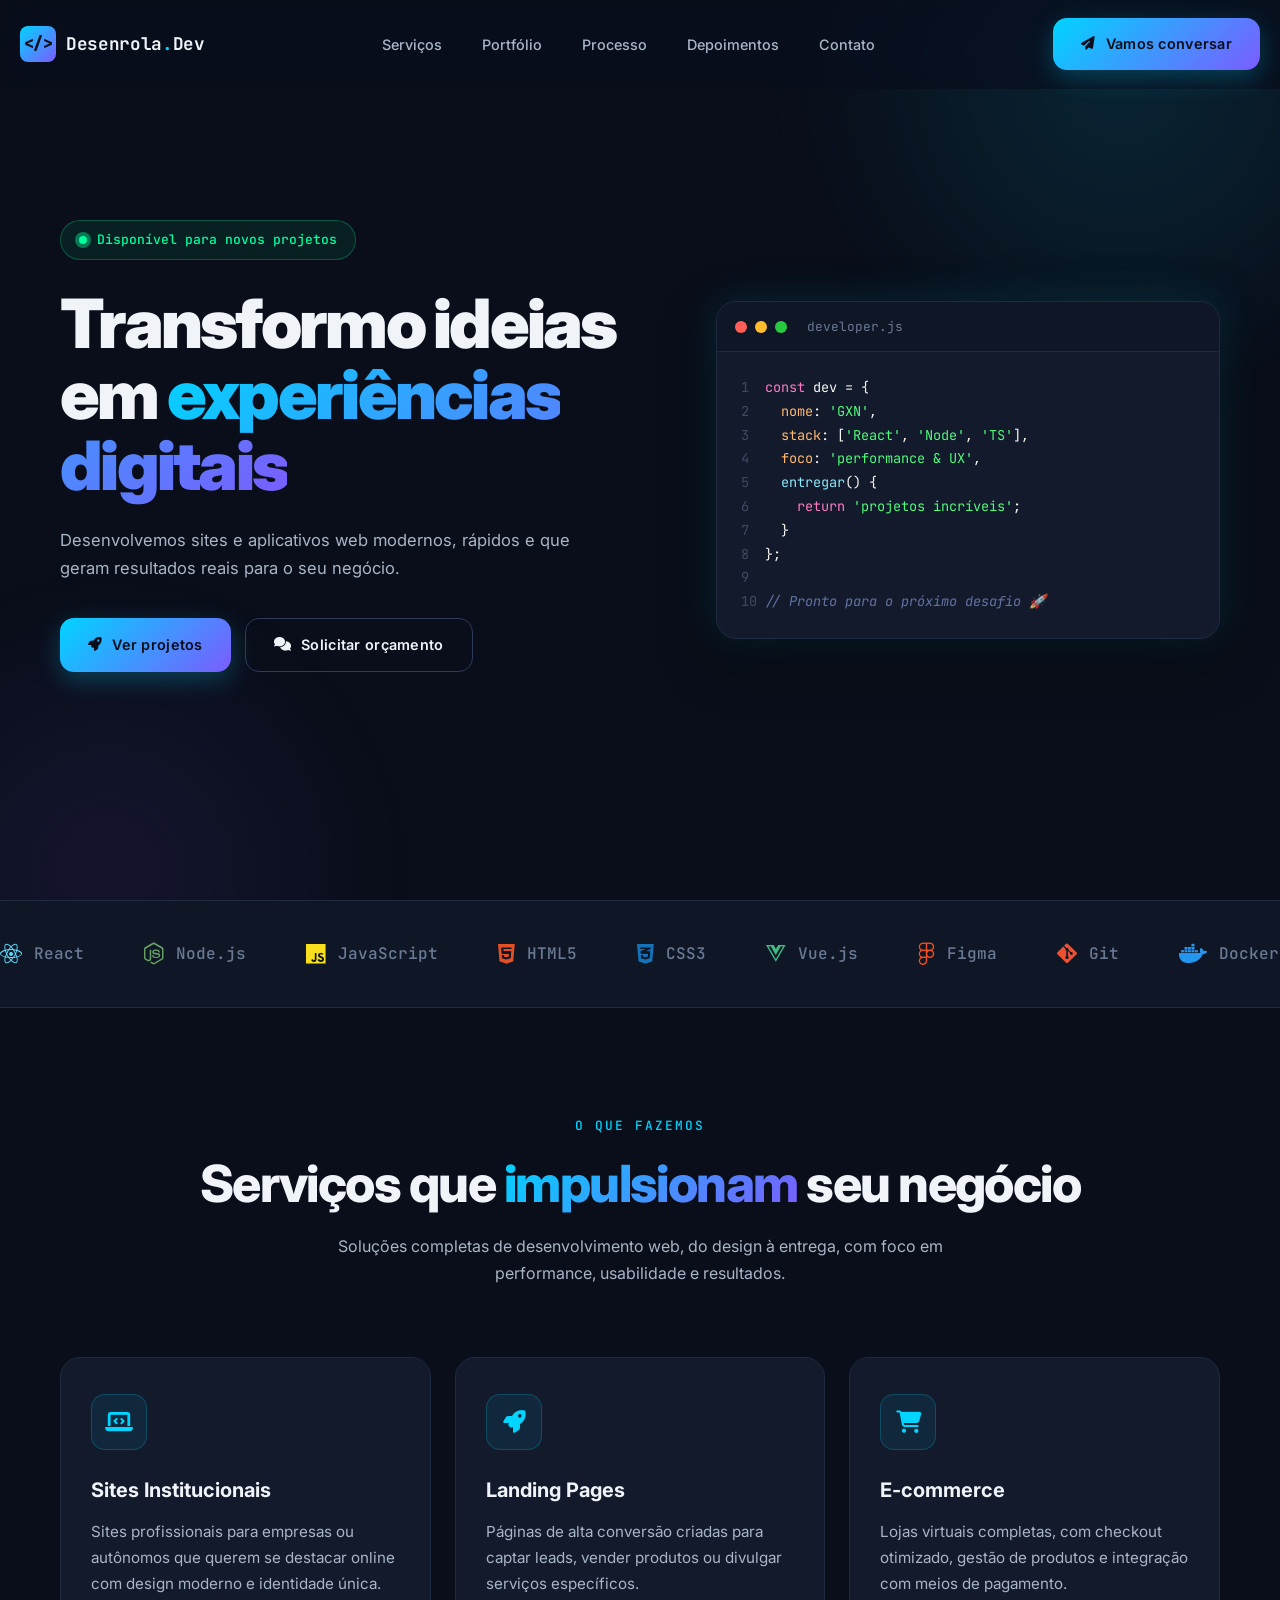
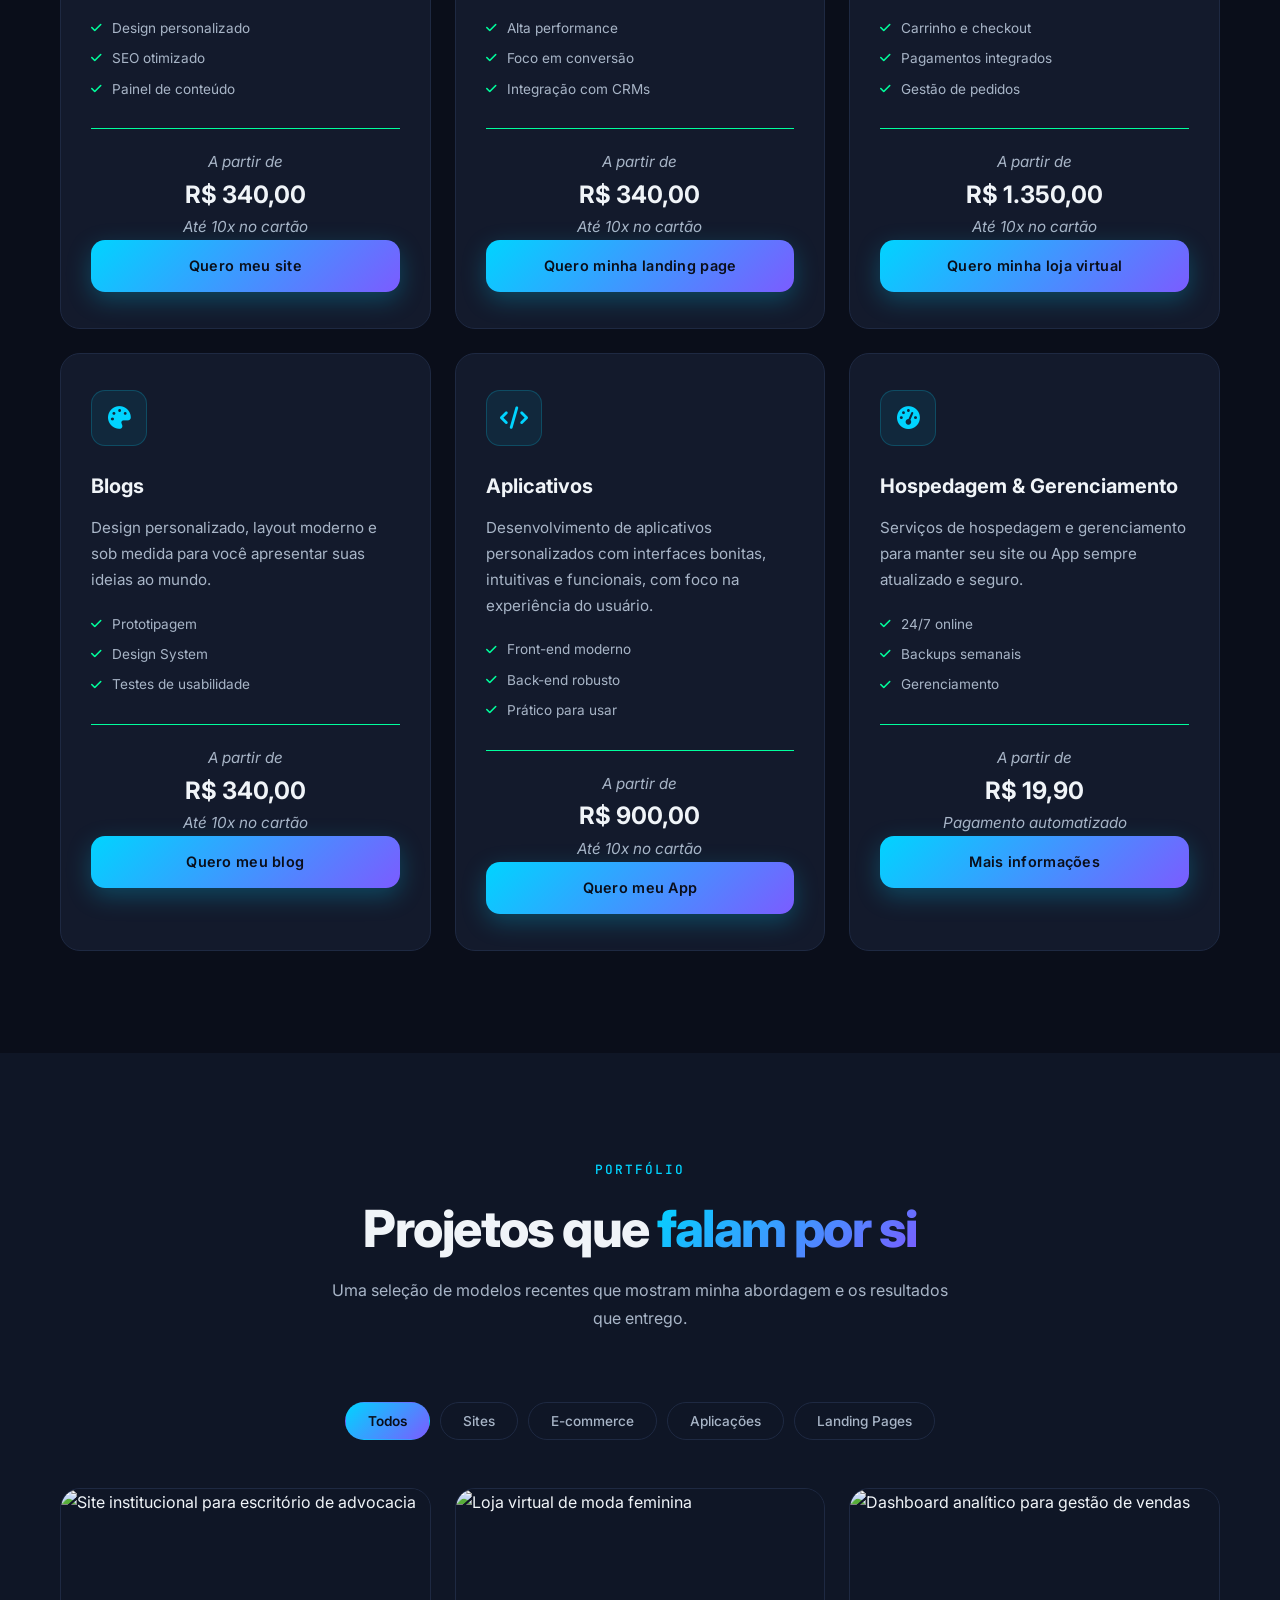
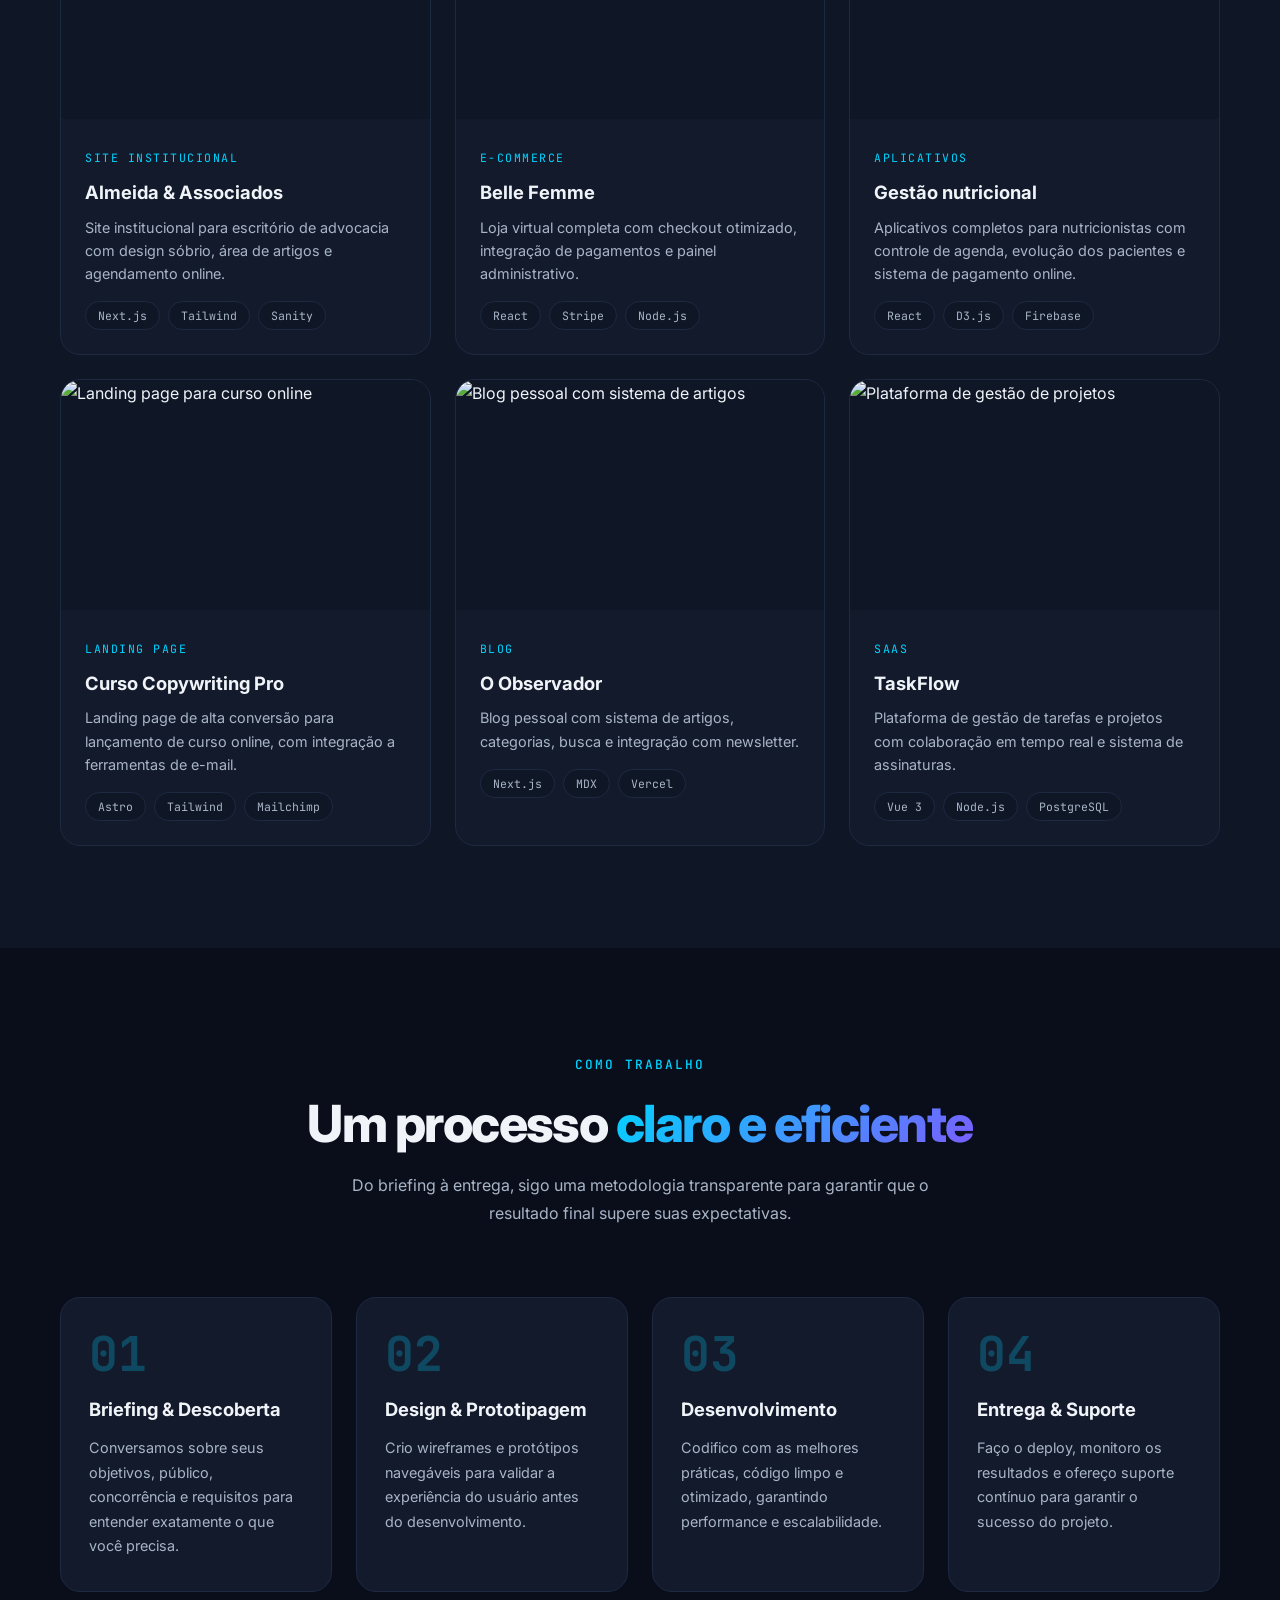
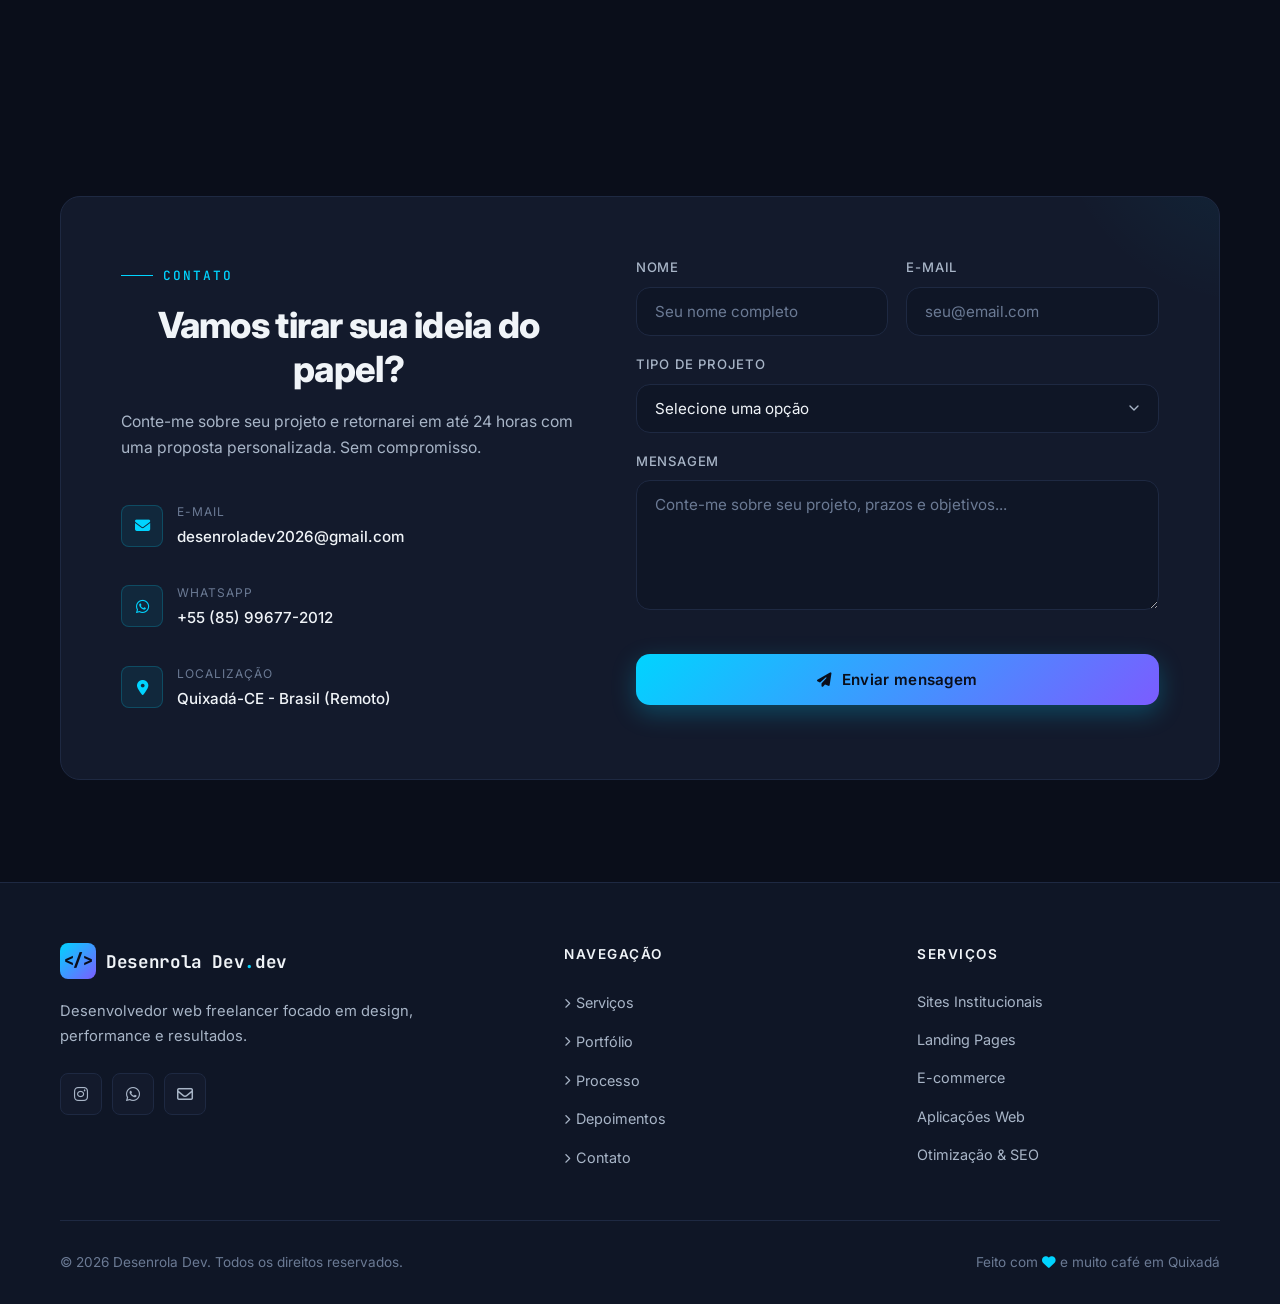
==== commit 6b471446: "Merge branch 'main' of https://github.com/AntonioNasi/webdev" ====
--- a/index.html
+++ b/index.html
@@ -604,7 +604,7 @@
                 <span class="contact-item-icon"><i class="fab fa-whatsapp" aria-hidden="true"></i></span>
                 <span class="contact-item-text">
                   <small>WhatsApp</small>
-                  <span>+55 (85) 99282-9255</span>
+                  <span>+55 (85) 99677-2012</span>
                 </span>
               </a>
               <!--
@@ -620,7 +620,7 @@
                 <span class="contact-item-icon"><i class="fas fa-map-marker-alt" aria-hidden="true"></i></span>
                 <span class="contact-item-text">
                   <small>Localização</small>
-                  <span>Ceará, Brasil (Remoto)</span>
+                  <span>Quixadá-CE - Brasil (Remoto)</span>
                 </span>
               </div>
             </div>
@@ -711,7 +711,7 @@
 
       <div class="footer-bottom">
         <p>© <span id="year">2025</span> Desenrola Dev. Todos os direitos reservados.</p>
-        <p>Feito com <i class="fas fa-heart heart" aria-hidden="true"></i> e muito café em Capistrano</p>
+        <p>Feito com <i class="fas fa-heart heart" aria-hidden="true"></i> e muito café em Quixadá</p>
       </div>
     </div>
   </footer>
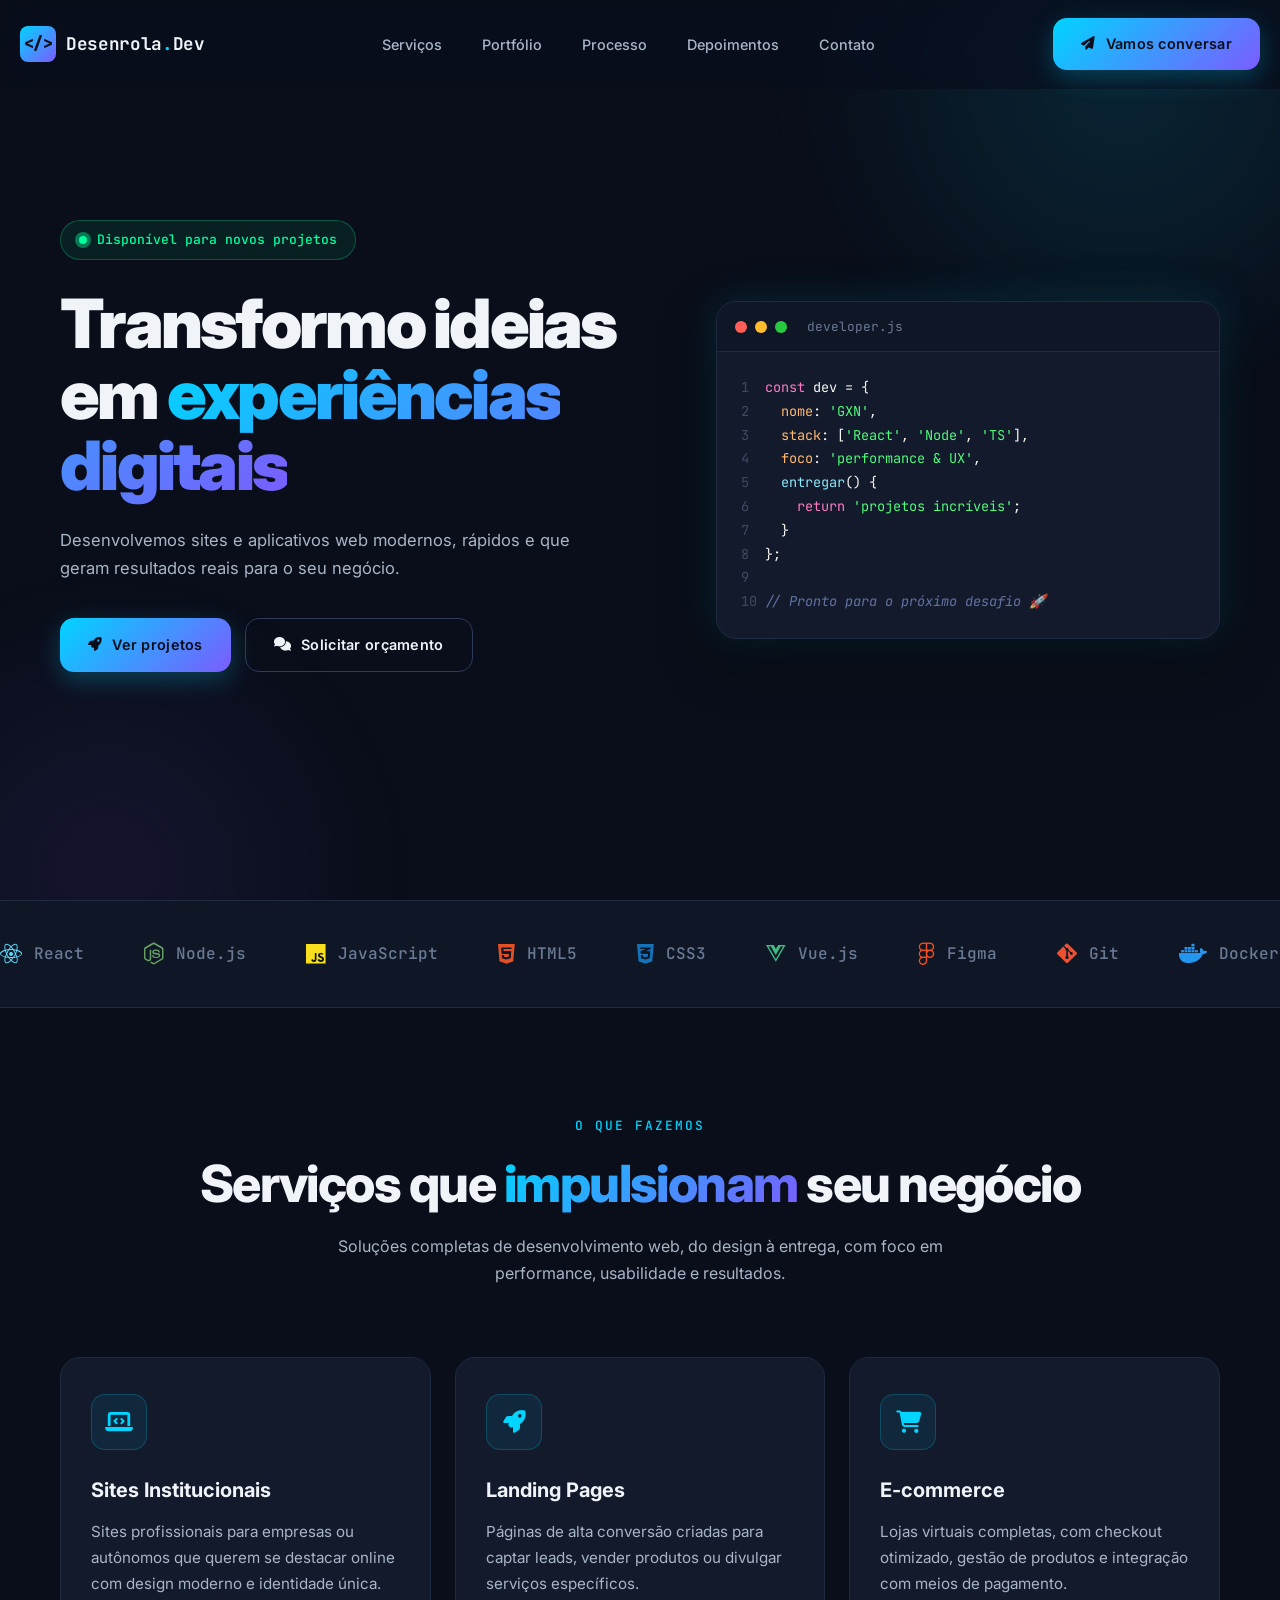
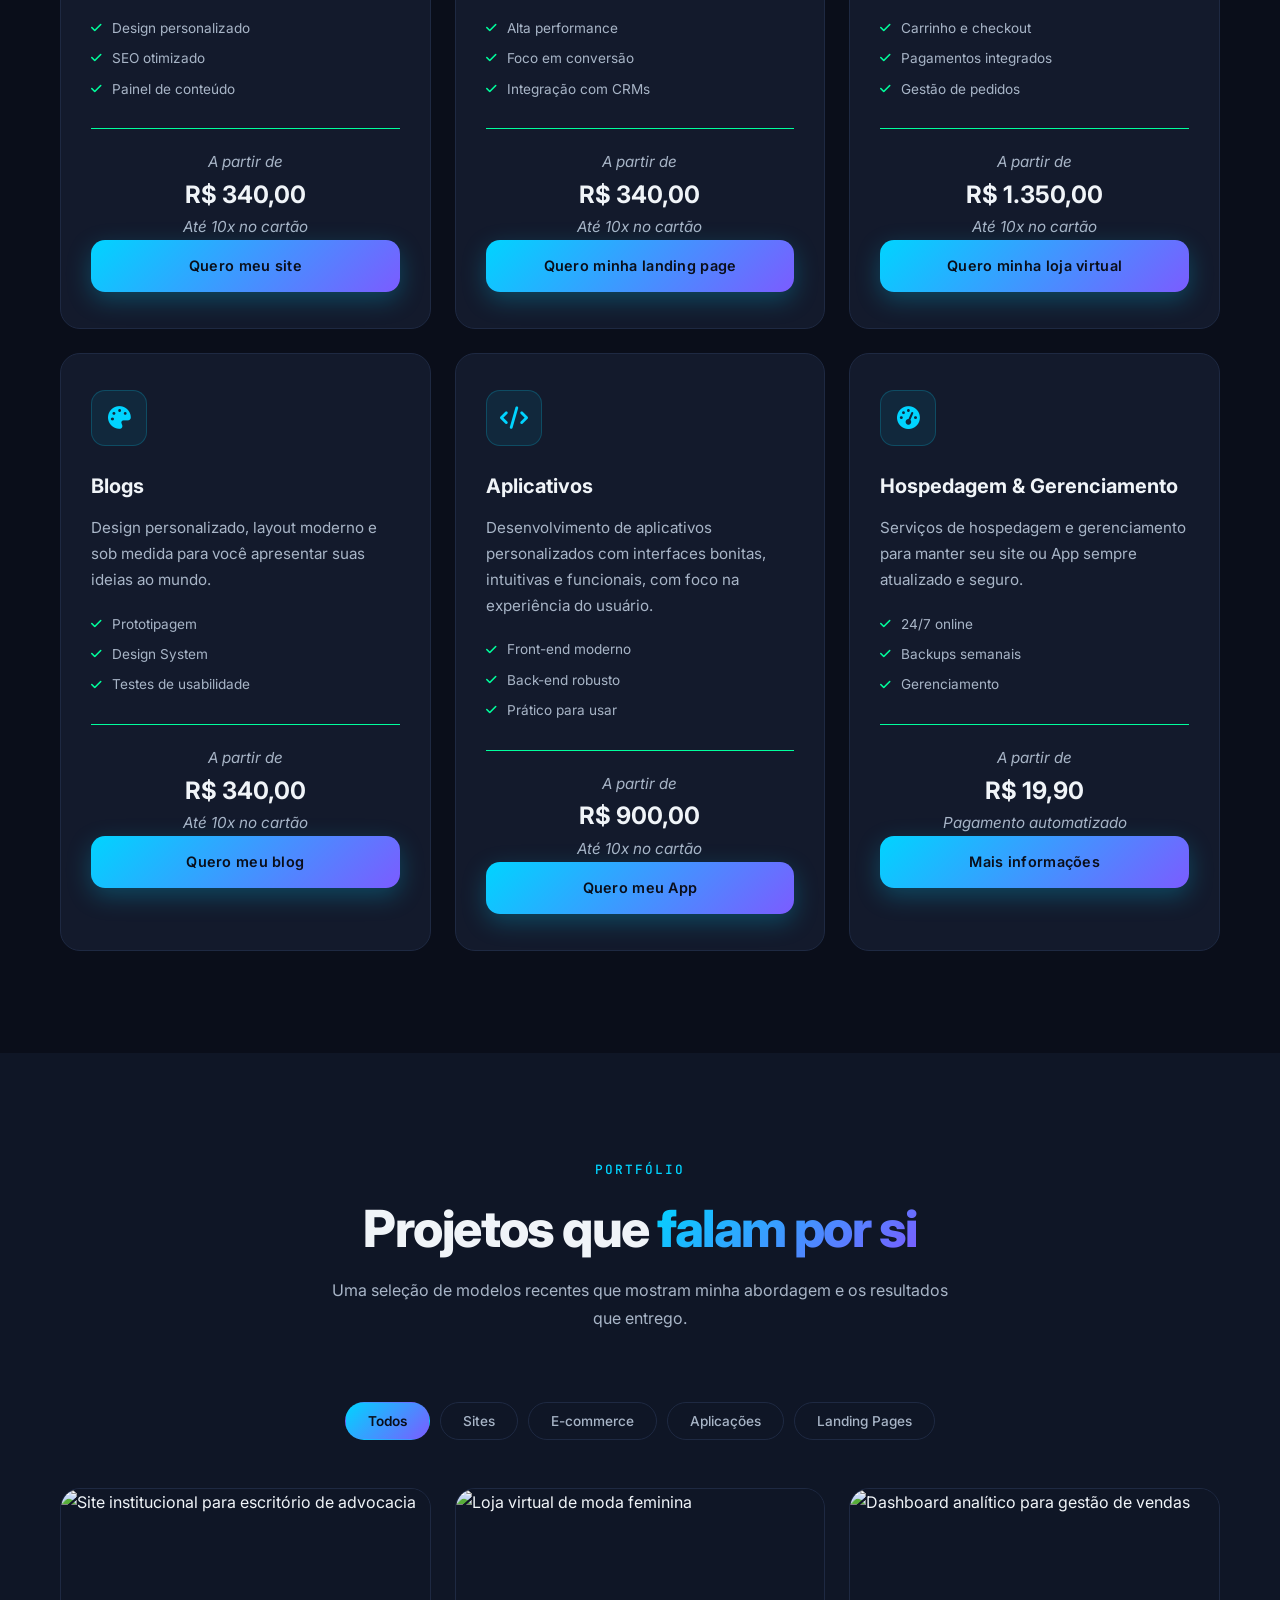
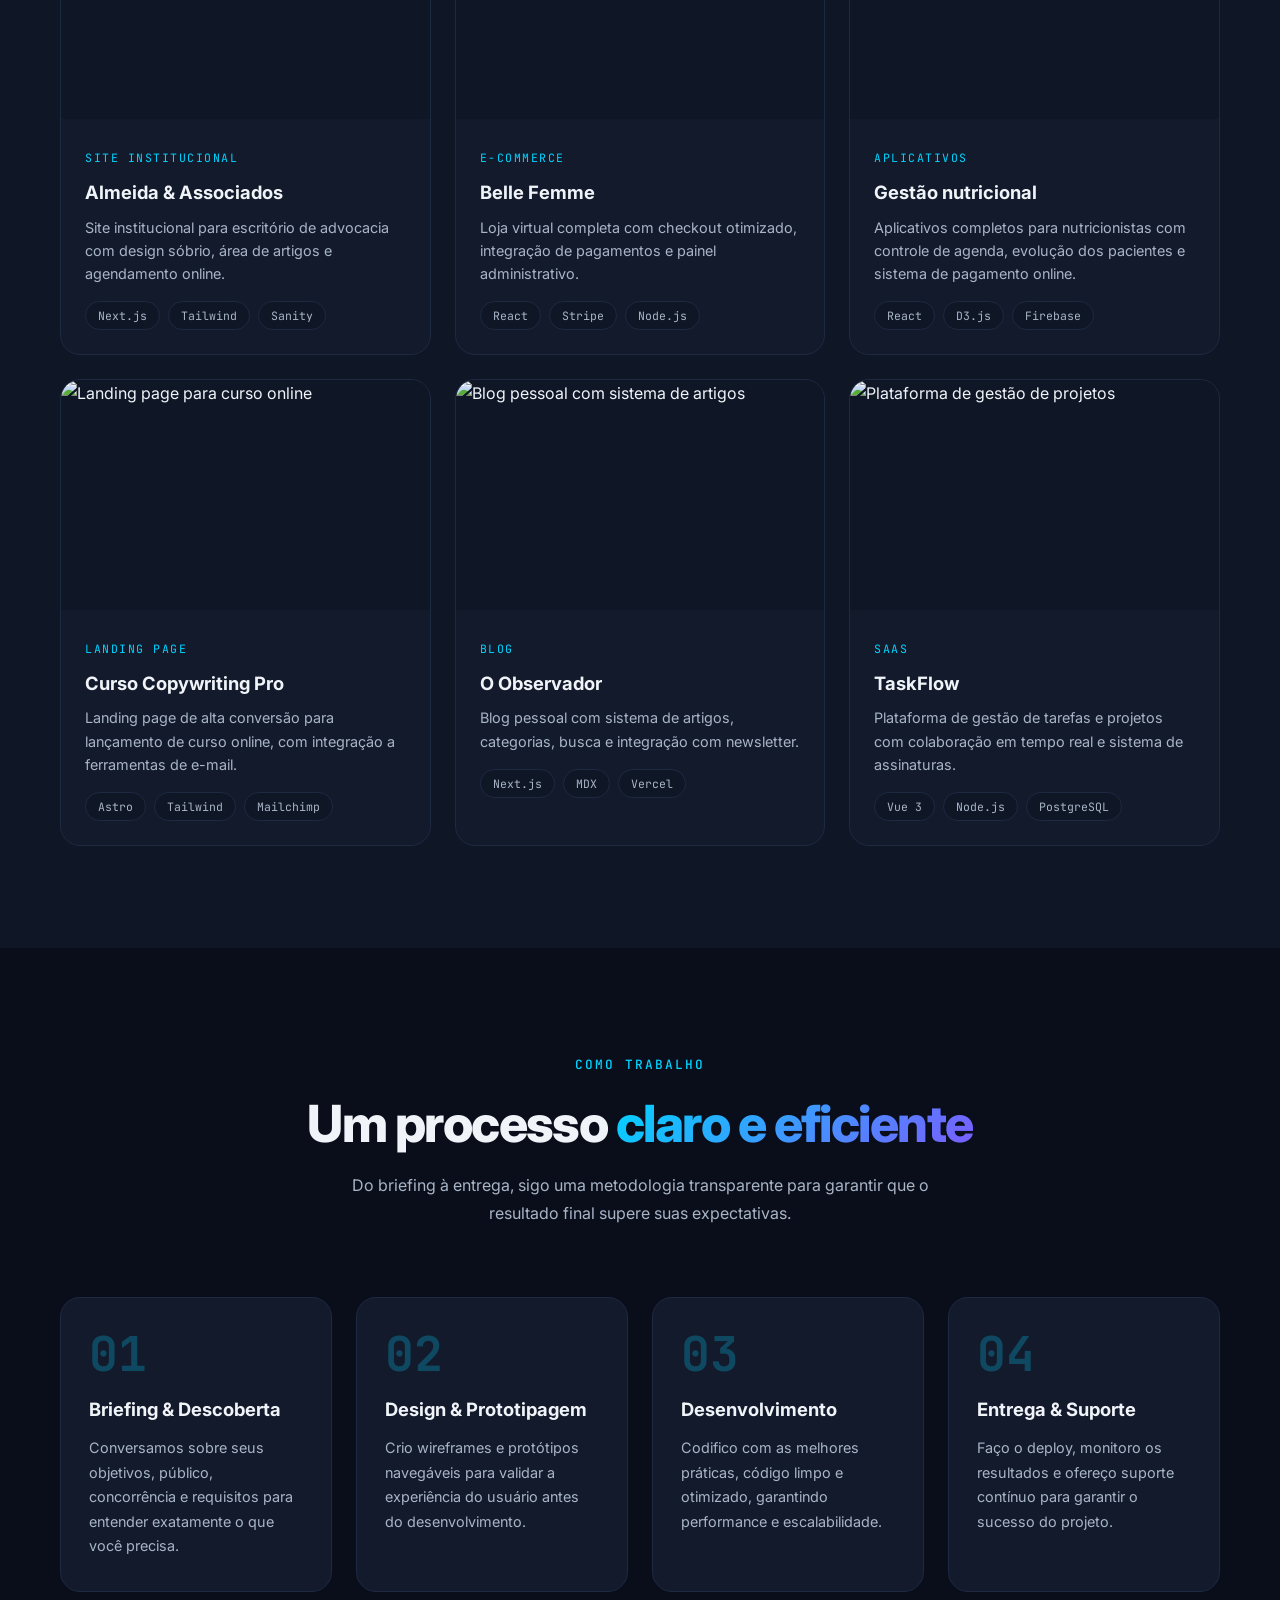
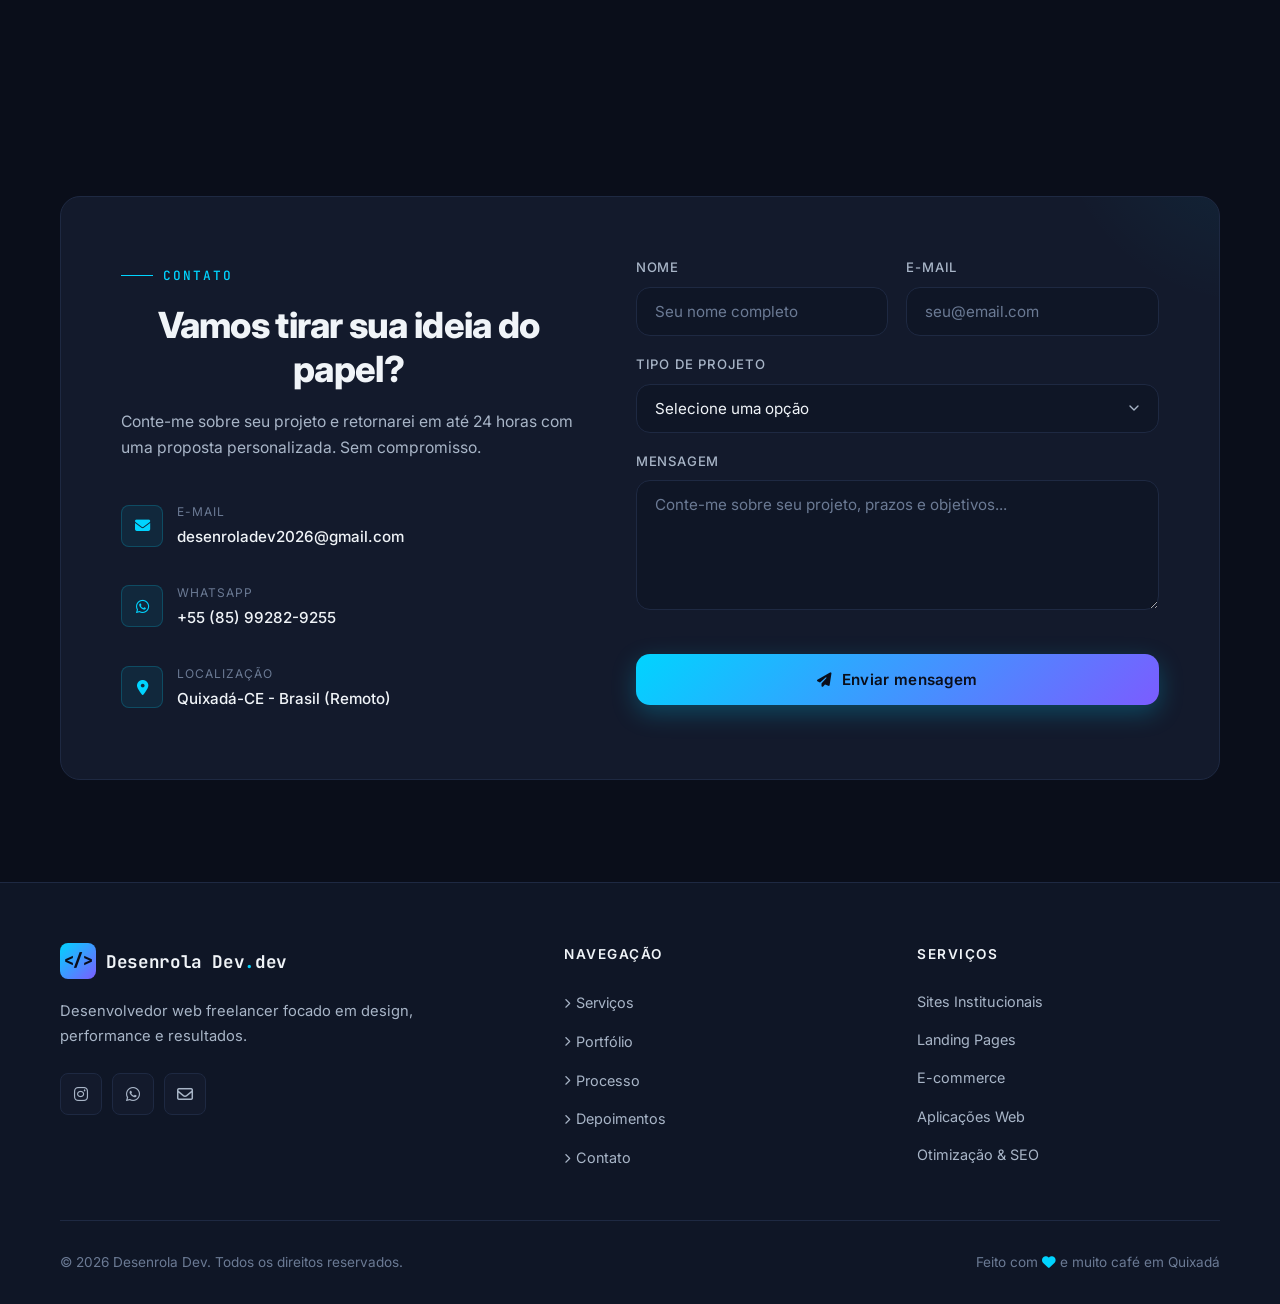
==== commit 30c04e04: "upDateForm" ====
--- a/index.html
+++ b/index.html
@@ -604,7 +604,7 @@
                 <span class="contact-item-icon"><i class="fab fa-whatsapp" aria-hidden="true"></i></span>
                 <span class="contact-item-text">
                   <small>WhatsApp</small>
-                  <span>+55 (85) 99677-2012</span>
+                  <span>+55 (85) 99282-9255</span>
                 </span>
               </a>
               <!--
@@ -655,7 +655,7 @@
               <textarea id="message" name="message" placeholder="Conte-me sobre seu projeto, prazos e objetivos..." required></textarea>
             </div>
 
-            <div class="g-recaptcha" data-sitekey="6LdoGDAuAAAAAAL1uI6jbOLcvjxUS8Db6aXAQWwE"></div>
+            <div class="g-recaptcha" data-sitekey="6LdoGDAuAAAAAAL1uI6jbOLcvjxUS8Db6aXAQWwE" data-theme="dark"></div>
 
             <button type="submit" class="btn btn-primary">
               <i class="fas fa-paper-plane" aria-hidden="true"></i>
